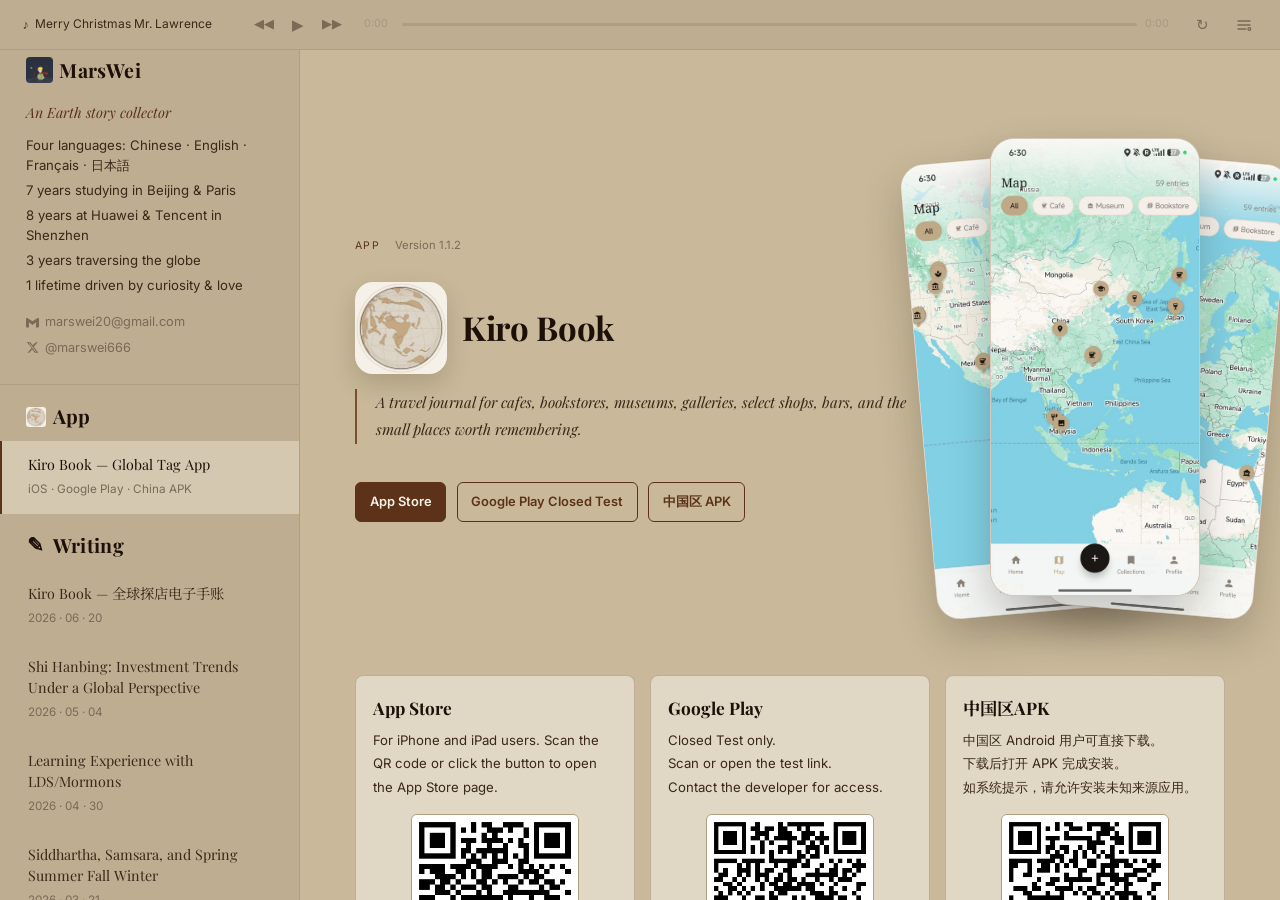
==== index.html @ fe47259e "kiroBook page" ====
<!DOCTYPE html>
<html lang="en">
<head>
  <meta charset="UTF-8" />
  <meta name="viewport" content="width=device-width, initial-scale=1.0" />
  <title>MarsWei</title>
  <meta name="description" content="MarsWei — An Earth story collector. Writing about travel, books, and society." />
  <link rel="preconnect" href="https://fonts.googleapis.com" />
  <link rel="preconnect" href="https://fonts.gstatic.com" crossorigin />
  <link href="https://fonts.googleapis.com/css2?family=Playfair+Display:ital,wght@0,700;1,400&family=Inter:wght@400;500&family=Noto+Serif+SC:wght@400;700&display=swap" rel="stylesheet" />
  <link rel="icon" type="image/png" sizes="32x32" href="favicon-32x32.png" />
  <link rel="icon" type="image/png" sizes="192x192" href="favicon-192x192.png" />
  <link rel="apple-touch-icon" href="apple-touch-icon.png" />
  <link rel="stylesheet" href="css/style.css?v=10" />
</head>
<body>

  <!-- ===== Music Player Bar ===== -->
  <div class="player-bar" id="playerBar">
    <div class="player-track-info">
      <span class="player-note">♪</span>
      <span class="player-track-name" id="playerTrackName">Energy Flow</span>
    </div>
    <div class="player-controls">
      <button class="player-btn" id="playerPrev" title="Previous">&#9664;&#9664;</button>
      <button class="player-btn player-btn-play" id="playerPlay" title="Play / Pause">&#9654;</button>
      <button class="player-btn" id="playerNext" title="Next">&#9654;&#9654;</button>
    </div>
    <div class="player-progress-area">
      <span class="player-time" id="playerCurrentTime">0:00</span>
      <div class="player-progress-bar" id="playerProgressBar">
        <div class="player-progress-fill" id="playerProgressFill"></div>
      </div>
      <span class="player-time" id="playerDuration">0:00</span>
    </div>
    <button class="player-mode-btn" id="playerMode" title="Loop">↻</button>

    <!-- Playlist dropdown -->
    <div class="player-playlist-wrap" id="playerPlaylistWrap">
      <button class="player-playlist-btn" id="playerPlaylistBtn" title="Playlist">
        <svg viewBox="0 0 24 24" fill="none" stroke="currentColor" stroke-width="2" stroke-linecap="round">
          <line x1="3" y1="6" x2="21" y2="6"/>
          <line x1="3" y1="12" x2="21" y2="12"/>
          <line x1="3" y1="18" x2="15" y2="18"/>
          <circle cx="20" cy="18" r="2"/>
        </svg>
      </button>
      <ul class="player-playlist" id="playerPlaylist"></ul>
    </div>
  </div>

  <!-- ===== Content Area ===== -->
  <div class="content-area">

  <!-- ===== Sidebar ===== -->
  <aside class="sidebar">
    <div class="sidebar-header">
      <div class="site-name"><img class="marswei-avatar" src="image/marswei-avatar.png" alt="" /> MarsWei</div>

      <div class="bio-tagline">An Earth story collector</div>

      <div class="bio-lines">
        <span class="bio-line">Four languages: Chinese · English · Français · 日本語</span>
        <span class="bio-line">7 years studying in Beijing &amp; Paris</span>
        <span class="bio-line">8 years at Huawei &amp; Tencent in Shenzhen</span>
        <span class="bio-line">3 years traversing the globe</span>
        <span class="bio-line"><span class="num">1</span> lifetime driven by curiosity &amp; love</span>
      </div>

      <a href="mailto:marswei20@gmail.com" class="social-link">
        <svg viewBox="0 0 24 24" fill="currentColor">
          <path d="M24 5.457v13.909c0 .904-.732 1.636-1.636 1.636h-3.819V11.73L12 16.64l-6.545-4.91v9.273H1.636A1.636 1.636 0 0 1 0 19.366V5.457c0-.904.732-1.636 1.636-1.636h.96L12 9.548l9.404-5.727h.96A1.636 1.636 0 0 1 24 5.457z"/>
        </svg>
        marswei20@gmail.com
      </a>

      <a href="https://x.com/marswei666" target="_blank" rel="noopener" class="social-link">
        <svg viewBox="0 0 24 24" fill="currentColor">
          <path d="M18.244 2.25h3.308l-7.227 8.26 8.502 11.24H16.17l-4.714-6.231-5.401 6.231H2.744l7.737-8.835L1.254 2.25H8.08l4.259 5.631 5.905-5.631Zm-1.161 17.52h1.833L7.084 4.126H5.117z"/>
        </svg>
        @marswei666
      </a>
    </div>

    <!-- Article list -->
    <nav class="sidebar-articles">
      <div class="articles-section-label"><img class="section-label-icon" src="image/kiro-app-icon.png" alt="" /> App</div>

      <div class="article-item active" data-article="app-download">
        <div class="article-item-title">Kiro Book — Global Tag App</div>
        <div class="article-item-date">iOS · Google Play · China APK</div>
      </div>

      <div class="articles-section-label writing-label"><span class="section-label-icon writing-icon" aria-hidden="true">✎</span> Writing</div>

      <div class="article-item" data-article="22">
        <div class="article-item-title">Kiro Book — 全球探店电子手账</div>
        <div class="article-item-date">2026 · 06 · 20</div>
      </div>

      <div class="article-item" data-article="21">
        <div class="article-item-title">Shi Hanbing: Investment Trends Under a Global Perspective</div>
        <div class="article-item-date">2026 · 05 · 04</div>
      </div>

      <div class="article-item" data-article="20">
        <div class="article-item-title">Learning Experience with LDS/Mormons</div>
        <div class="article-item-date">2026 · 04 · 30</div>
      </div>

      <div class="article-item" data-article="19">
        <div class="article-item-title">Siddhartha, Samsara, and Spring Summer Fall Winter</div>
        <div class="article-item-date">2026 · 03 · 21</div>
      </div>

      <div class="article-item" data-article="18">
        <div class="article-item-title">Heaven's Way — A Daoist Cycle</div>
        <div class="article-item-date">2026 · 03 · 19</div>
      </div>

      <div class="article-item" data-article="17">
        <div class="article-item-title">Self-Correction of a Highly Sensitive Person — Back in Los Angeles</div>
        <div class="article-item-date">2026 · 03 · 16</div>
      </div>

      <div class="article-item" data-article="16">
        <div class="article-item-title"><span class="num">2025</span> in Review: An Imperial Self-Reckoning</div>
        <div class="article-item-date">2026 · 03 · 06</div>
      </div>

      <div class="article-item" data-article="15">
        <div class="article-item-title">To Have Met You Is the Highest Fortune</div>
        <div class="article-item-date">2026 · 02 · 09</div>
      </div>

      <div class="article-item" data-article="14">
        <div class="article-item-title"><span class="num">35</span> Years: Tokyo Love Story</div>
        <div class="article-item-date">2026 · 02 · 07</div>
      </div>

      <div class="article-item" data-article="13">
        <div class="article-item-title">Love in Three Dimensions</div>
        <div class="article-item-date">2026 · 01 · 28</div>
      </div>

      <div class="article-item" data-article="12">
        <div class="article-item-title">Life as a Game: If Xiaomi Loses, Money Has No Meaning</div>
        <div class="article-item-date">2026 · 01 · 23</div>
      </div>

      <div class="article-item" data-article="11">
        <div class="article-item-title">Reading Notes: Learning from Japan</div>
        <div class="article-item-date">2026 · 01 · 01</div>
      </div>

      <div class="article-item" data-article="10">
        <div class="article-item-title">The Distant Savior — Twelve Passages</div>
        <div class="article-item-date">2025 · 12 · 31</div>
      </div>

      <div class="article-item" data-article="9">
        <div class="article-item-title">Freedom and Dreams</div>
        <div class="article-item-date">2025 · 12 · 27</div>
      </div>

      <div class="article-item" data-article="8">
        <div class="article-item-title">Four Languages &amp; the Curse of Babel</div>
        <div class="article-item-date">2025 · 12 · 20</div>
      </div>

      <div class="article-item" data-article="7">
        <div class="article-item-title">特別な人、じゅうなな年</div>
        <div class="article-item-date">2025 · 12 · 17</div>
      </div>

      <div class="article-item" data-article="6">
        <div class="article-item-title"><span class="num">2023–2025</span>: In Troubled Times, You See Who People Really Are</div>
        <div class="article-item-date">2025 · 12 · 07</div>
      </div>

      <div class="article-item" data-article="5">
        <div class="article-item-title">My Three Lives & Three Animal Lives</div>
        <div class="article-item-date">2025 · 11 · 01</div>
      </div>

      <div class="article-item" data-article="4">
        <div class="article-item-title">Written at <span class="num">35</span> — From the Place Where It All Began</div>
        <div class="article-item-date">2025 · 10 · 03</div>
      </div>

      <div class="article-item" data-article="3">
        <div class="article-item-title">The Road Ahead — A Poem at <span class="num">18</span></div>
        <div class="article-item-date">2025 · 10 · 01</div>
      </div>

    </nav>

  </aside>

  <!-- ===== Main Content ===== -->
  <main class="main">
    <button class="back-btn" id="backBtn">← Writing</button>

    <!-- Kiro Book Download -->
    <article class="article-view app-download-view active" data-article="app-download">
      <div class="app-download-hero">
        <div>
          <div class="article-view-meta">
            <span class="article-view-tag">APP</span>
            <span class="article-view-date">Version 1.1.2</span>
          </div>
          <div class="app-title-row">
            <img class="kiro-app-icon" src="image/kiro-app-icon.png" alt="Kiro Book app icon" />
            <h1>Kiro Book</h1>
          </div>
          <p class="article-lead">
            A travel journal for cafes, bookstores, museums, galleries, select shops, bars, and the small places worth remembering.
          </p>
          <div class="app-download-actions">
            <a class="app-download-btn primary" href="https://apps.apple.com/us/app/kiro-book/id6760916222" target="_blank" rel="noopener">App Store</a>
            <a class="app-download-btn" href="https://play.google.com/store/apps/details?id=com.minami_studio.kiro" target="_blank" rel="noopener">Google Play Closed Test</a>
            <a class="app-download-btn" href="downloads/KiroBook-release-1.1.2.apk" download>中国区 APK</a>
          </div>
        </div>
        <div class="screenshot-stack" aria-label="Kiro Book screenshots preview">
          <img class="zoomable-screenshot" tabindex="0" src="image/kiro-screenshot-1.jpg" alt="Kiro Book map screen" />
          <img class="zoomable-screenshot" tabindex="0" src="image/kiro-screenshot-2.jpg" alt="Kiro Book Asia map screen" />
          <img class="zoomable-screenshot" tabindex="0" src="image/kiro-screenshot-3.jpg" alt="Kiro Book Europe map screen" />
        </div>
      </div>

      <div class="app-download-grid">
        <section class="app-download-card">
          <h2>App Store</h2>
          <p>For iPhone and iPad users. Scan the QR code or click the button to open the App Store page.</p>
          <img class="app-qr" src="image/kiro-app-store-qr.png" alt="App Store QR" />
          <a class="app-card-link" href="https://apps.apple.com/us/app/kiro-book/id6760916222" target="_blank" rel="noopener">Open App Store</a>
        </section>

        <section class="app-download-card">
          <h2>Google Play</h2>
          <p>Closed Test only.<br>Scan or open the test link.<br>Contact the developer for access.</p>
          <img class="app-qr" src="image/kiro-google-play-qr.png" alt="Google Play Closed Test QR" />
          <a class="app-card-link" href="https://play.google.com/store/apps/details?id=com.minami_studio.kiro" target="_blank" rel="noopener">Open Test Link</a>
        </section>

        <section class="app-download-card">
          <h2>中国区APK</h2>
          <p>中国区 Android 用户可直接下载。<br>下载后打开 APK 完成安装。<br>如系统提示，请允许安装未知来源应用。</p>
          <img class="app-qr" src="image/kiro-apk-qr.png" alt="Android APK QR" />
          <a class="app-card-link" href="downloads/KiroBook-release-1.1.2.apk" download>下载 APK</a>
        </section>
      </div>

      <section class="screenshot-section" aria-labelledby="apple-screenshots-title">
        <h2 id="apple-screenshots-title">Apple App Screenshots</h2>
        <div class="screenshot-strip" aria-label="Kiro Book Apple screenshots from 1 to 8">
          <img class="zoomable-screenshot" tabindex="0" src="image/kiro-apple-screenshot-8.jpg" alt="Kiro Book Apple screenshot 8" />
          <img class="zoomable-screenshot" tabindex="0" src="image/kiro-apple-screenshot-1.jpg" alt="Kiro Book Apple screenshot 1" />
          <img class="zoomable-screenshot" tabindex="0" src="image/kiro-apple-screenshot-2.jpg" alt="Kiro Book Apple screenshot 2" />
          <img class="zoomable-screenshot" tabindex="0" src="image/kiro-apple-screenshot-3.jpg" alt="Kiro Book Apple screenshot 3" />
          <img class="zoomable-screenshot" tabindex="0" src="image/kiro-apple-screenshot-4.jpg" alt="Kiro Book Apple screenshot 4" />
          <img class="zoomable-screenshot" tabindex="0" src="image/kiro-apple-screenshot-5.jpg" alt="Kiro Book Apple screenshot 5" />
          <img class="zoomable-screenshot" tabindex="0" src="image/kiro-apple-screenshot-6.jpg" alt="Kiro Book Apple screenshot 6" />
          <img class="zoomable-screenshot" tabindex="0" src="image/kiro-apple-screenshot-7.jpg" alt="Kiro Book Apple screenshot 7" />
        </div>
      </section>

      <section class="screenshot-section" aria-labelledby="screenshots-title">
        <h2 id="screenshots-title">Google App Screenshots</h2>
        <div class="screenshot-strip" aria-label="Kiro Book screenshots from 1 to 9">
          <img class="zoomable-screenshot" tabindex="0" src="image/kiro-screenshot-1.jpg" alt="Kiro Book screenshot 1" />
          <img class="zoomable-screenshot" tabindex="0" src="image/kiro-screenshot-2.jpg" alt="Kiro Book screenshot 2" />
          <img class="zoomable-screenshot" tabindex="0" src="image/kiro-screenshot-3.jpg" alt="Kiro Book screenshot 3" />
          <img class="zoomable-screenshot" tabindex="0" src="image/kiro-screenshot-4.jpg" alt="Kiro Book screenshot 4" />
          <img class="zoomable-screenshot" tabindex="0" src="image/kiro-screenshot-5.jpg" alt="Kiro Book screenshot 5" />
          <img class="zoomable-screenshot" tabindex="0" src="image/kiro-screenshot-6.jpg" alt="Kiro Book screenshot 6" />
          <img class="zoomable-screenshot" tabindex="0" src="image/kiro-screenshot-7.jpg" alt="Kiro Book screenshot 7" />
          <img class="zoomable-screenshot" tabindex="0" src="image/kiro-screenshot-8.jpg" alt="Kiro Book screenshot 8" />
          <img class="zoomable-screenshot" tabindex="0" src="image/kiro-screenshot-9.jpg" alt="Kiro Book screenshot 9" />
        </div>
      </section>

      <div class="app-info-grid">
        <section class="app-story-panel">
          <h2>Story</h2>
          <p>
            Kiro Book was built by a traveler who speaks four languages, Chinese · English · Français · 日本語, reads across cultures, and has spent three years moving through the world. It comes from a love for Earth itself: the cities, books, cafes, museums, streets, and people that make each journey worth remembering.
          </p>
          <p>
            Before the journey, I studied in Beijing and Paris, then worked in China&apos;s internet industry at Huawei and Tencent. Those years taught me to look at systems, products, and people with patience: how cities grow, how tools shape daily life, and how small personal records can become a map of memory.
          </p>
          <p>
            My curiosity has always moved across disciplines: society, religion, philosophy, probability, film, music, books, and nature. Kiro Book is a quiet attempt to bring those interests back to the ground, one place at a time.
          </p>
        </section>
      </div>
      <div class="story-bottom-spacer" aria-hidden="true"></div>
    </article>

    <!-- Article 3 -->
    <article class="article-view" data-article="3">
      <div class="article-view-meta">
        <span class="article-view-date">October 1, 2025</span>
      </div>

      <h1>The Road Ahead — A Poem at <span class="num">18</span></h1>

      <p class="article-lead">
        I found this poem recently — written when I was eighteen, hand-copied into an old notebook. I almost didn't recognize the handwriting. I've translated it here, as faithfully as I can, without touching a word.
      </p>

      <div class="article-body">
        <p><em>The road ahead —<br>
        I know it will be hard, and long.<br>
        Perhaps filled with deception,<br>
        or endless storms and lightning,<br>
        and all those bitter waves of disappointment.</em></p>

        <p><em>The road ahead<br>
        is shrouded in grey, the path muddy,<br>
        thorns everywhere.<br>
        They've worn through my toes, cut my legs —<br>
        but I am not afraid.<br>
        I walk on, more resolute than before.</em></p>

        <p><em>Again and again, a wish rises.<br>
        Again and again, it falls in disappointment.<br>
        But I will keep raising wishes without end<br>
        and push harder still —<br>
        even if only a handful come true in the end.</em></p>

        <p><em>The road ahead<br>
        is full of something sacred and glorious,<br>
        of pride and confidence.<br>
        I will walk it, step by step,<br>
        letting sunlight rest quietly on my face,<br>
        a quiet pride glowing through the dark.</em></p>

        <p><em>The eighteen-year-old walks this road alone.<br>
        But I know —<br>
        the road ahead<br>
        needs a kindred spirit walking beside you.<br>
        On the road ahead,<br>
        we think deeply together, strive together.</em></p>

        <p><em>For her, I'll place the most beautiful wreath —<br>
        to make her impossibly lovely.<br>
        A pull-tab ring will do as a band —<br>
        even the ordinary holds extraordinary happiness.</em></p>

        <p><em>The road ahead<br>
        may sometimes find me weeping alone in a corner.<br>
        But so what.<br>
        The drive forward will not change.<br>
        Newspapers, still gathered one page at a time.<br>
        The body, still shaped one day at a time.<br>
        Brotherhood, only growing stronger.</em></p>

        <p><em>Treading the road ahead,<br>
        there is the joy of unexpected meetings —<br>
        drinking deep into the night with old friends long parted.<br>
        In the days of football, we all fouled and played dirty.<br>
        In the days of studying, we skipped class,<br>
        turned in blank papers, and teased our teachers ~~~~~~</em></p>

        <p><em>At eighteen, I work hard —<br>
        but I know I need to work twice as hard.<br>
        On that long road still ahead,<br>
        my brothers and I<br>
        will raise a future together,<br>
        stand at the highest point.</em></p>

        <p><em>What was helpless falls away; what arrives is glory.<br>
        The road ahead, though long,<br>
        at its far end —<br>
        maturity, pride, grace, extraordinary achievement.<br>
        Ten thousand rays of light, gold in every direction,<br>
        spirit soaring, drawing every eye.</em></p>

        <p><em>But one thing —<br>
        that heart has been hard.</em></p>

        <img src="image/little-prince.png" alt="The Little Prince" style="width:100%;display:block;margin:2.5rem 0;" />

        <h2>A Note, Years Later</h2>

        <p>Reading this again, I feel tenderness more than embarrassment. The eighteen-year-old who wrote this had no idea what was coming — the cities, the companies, the roads that turned out to be dead ends, the friends who drifted away, the ones who stayed.</p>

        <p>He was excessive. Earnest to the point of naivety. He believed in brotherhood and glory and the girl he would crown with flowers. Some of that came true in ways he wouldn't have recognized. Most of it didn't, the way most things at eighteen don't.</p>

        <p>But I'm glad he wrote it down. He had no reason to think anyone would read it — not even his future self.</p>

        <blockquote><em>"All grown-ups were once children, although few of them remember it."</em><br>— The Little Prince</blockquote>
      </div>
    </article>

    <!-- Article 4 -->
    <article class="article-view" data-article="4">
      <div class="article-view-meta">
        <span class="article-view-date">October 3, 2025</span>
      </div>

      <h1>Written at <span class="num">35</span> — From the Place Where It All Began</h1>

      <p class="article-lead">
        Seventeen years ago I wrote a poem in a second-floor room beside a national highway. Today, at thirty-five, I'm back in that same place — trying to make sense of where the road has led.
      </p>

      <div class="article-body">

        <h2>1.</h2>
        <p>In the summer of 2008, at eighteen — after the gaokao, at home on holiday — I bought my first computer. In a second-floor room beside National Highway 316, I wrote a poem called <em>The Road Ahead</em>, casting my eyes toward the future.</p>

        <img src="image/diary-2008.png" alt="远方的路 — 2008-07-10" style="width:100%;display:block;margin:2rem 0;border-radius:4px;" />

        <p>The ending I imagined held both dazzling growth and the coldness of the world. In that sense, perhaps I was a little bit oracle — the prophecy came true. I remember not wanting to write the ending too bleakly at eighteen, so I used ** to stand in for the actual words. Seventeen years later, in 2025, "bleak" is not an unfair word for the human heart — I mean the heart, not material progress or technology.</p>
        <p>Seventeen is a prime number. Seven is a beautiful prime — the universe speaks without words: a week has seven days, music has seven notes, a rainbow has seven colors. The number seventeen has brought extraordinary luck to a certain brand. Standing at my own freezing point today, I wonder: can fortune turn? Can I be granted just a little luck?</p>

        <h2>2.</h2>
        <p>Seventeen years. Lucky ones. This prime number divides neatly into two parts: seven years studying (2008–2015), ten years working (2015–2025).</p>
        <p>A few days ago I had a voice call with Teacher Tang in Beijing, talking through my current confusion. At the end, he used one word: <em>lucky</em>. He was right. I am a person who has been looked after — truly lucky. (Evidence: at ten years old, I nearly drowned three times and was saved each time.)</p>
        <p>Seven years of school: two master's degrees, one in Beijing and one in Paris. I learned English, French, and Japanese. My major was computer science, and I interned at a gaming company on Huixin East Street in Chaoyang — across from Beijing Union University. My salary was apparently the highest among the student interns, though I had no idea at the time.</p>
        <p>After graduating in 2015, I worked eight years at Huawei and Tencent in Shenzhen — the best internationally-oriented companies, large platforms, brilliant colleagues, and the finest offices I could have asked for: Huawei's Bantian headquarters, Tencent's Binhai Tower. When COVID ended in 2023, I set a world-travel plan in motion — fulfilling an impulse sparked at sixteen by a high school geography book. From September 30, 2023, when I left Tencent, to October 2025: two full years. After two years of wandering, standing at the milestone of thirty-five, I find myself lost and in pain. Thirty-five — too old to go back, not yet high enough to reach forward.</p>

        <h2>3.</h2>
        <p>This luck also showed up as sensitivity: to herd psychology, to sociology, to the way large companies manage their people. It showed up in my risk awareness and financial management. <em>The Crowd</em>, <em>Fooled by Randomness</em>, <em>The Black Swan</em>, <em>Antifragile</em> — these four classics gave me framework and practice. I was very fortunate not to have joined the collective game of Chinese real estate. Counting from Evergrande's collapse in 2021, 2025 is the fifth year of this financial crisis — which also became the backdrop for Tencent's cost-cutting that ended my contract.</p>
        <p><strong>Post-graduation luck #1:</strong> Salaries from Huawei and Tencent allowed me to build real savings — a first curve.</p>
        <p><strong>Post-graduation luck #2:</strong> I put 70% of those savings into Xiaomi stock at 1.810 HKD. Using tools, using the insight of smarter people, using the current of the times — making money with money. As long as I don't lose, I'll take it.</p>

        <h2>4.</h2>
        <p>Perhaps because of my sensitivity to social trends — or call it personal heroism (none of my business, yet I couldn't help paying attention; why couldn't I just be an ostrich?) — my occasional remarks left people puzzled. Two moments led my manager to misread me, and ultimately to the non-renewal.</p>
        <p><strong>①</strong> In 2021, stationed at a Tencent subsidiary in Wuhan, I helped the Shenzhen manager oversee the local team. At year-end, after the performance review, the manager asked — as was his custom — if I had a question. I asked from a macro-trend angle: <em>Would the Shenzhen team be expanding headcount in 2022?</em> He immediately read it as me complaining about having too many miscellaneous tasks. "Mars, I don't know what you're trying to say." I explained at once — it wasn't personal, I was trying to gauge the financial crisis's impact on the internet industry, based on signals I'd picked up from senior leadership chatting in the elevator. The misunderstanding seemed to pass.</p>
        <p><strong>②</strong> At the end of 2022, after another review, he again asked for my question. Again I approached it from a macro angle: <em>"I feel like young people today are tending toward 'lying flat'..."</em> He went silent. More than half a year later, in August 2023, he called me in and said my contract would not be renewed in September — citing that "lying flat" remark. Only then did I realize I'd been misunderstood a second time: he thought I was announcing my own checked-out attitude, when I was discussing a societal trend. By then it was too late. I accepted the outcome calmly — and set the world-travel plan in motion. People are alive. I had no mortgage. Money: you can't bring it when you're born, you can't take it when you die.</p>
        <p><strong>③</strong> There was also a personal reason for leaving. People are products of their environment. Engineering-trained thinking is overly rational. Seven years of school, eight years of work — day and night conditioned by computational thinking. The cost: unable to relax, unable to speak lightly, unable to be interesting. And the essence of life is easy laughter, looseness, vitality. So I needed to break out and change myself. Only now, having stepped off the track I'd been on for over a decade, the difficulty of reinventing myself has hit me all at once. I am confused, and lost.</p>

        <h2>5.</h2>
        <p>When I graduated in 2015, I was a blank page — emotional intelligence, the ability to handle conflict and misunderstanding: all zero. Now in 2025, on this National Day holiday, standing in my hometown, I find myself thinking of her — a high school classmate. Six and a half years after graduation, in the half-year before I finished my master's, we became a couple. But she had already been working for two and a half years, and her plan to return to our hometown was already set. By June, when I graduated, my plan was Guangzhou or Shenzhen. So we had half a year, then long-distance, then well-meaning elders who made things worse — and that was the end of it.</p>
        <p>Today I thought about adding her on WeChat and suggesting a coffee — just to reconnect, just as a courtesy. I also need people around me to offer some life-level advice. I'm someone who genuinely listens.</p>
        <p>In the years that followed, I had two more relationships — one for four years, a gap of three years, then one for two years. There were problems and shortcomings on my side in both. Those experiences confirmed something: everything takes time to learn. Work requires investment. Love, family, and life all require investment. God is fair. Nothing can be done lazily.</p>

        <h2>6.</h2>
        <p>I first read <em>The Three-Body Problem</em> on a flight from Beijing to Guangzhou in 2015, the day I graduated. Later at Huawei, I read it a second time — taking notes and writing diary entries — so I could discuss it more precisely with my colleagues over lunch. In 2025, on a break in Los Angeles, I read the whole trilogy a third time, in English, to improve my language skills. Ten years of devotion to one book series. I suppose that makes me strange. Time to let it go. Time to forget. Having written it here, that's enough of a footprint.</p>

        <h2>7.</h2>
        <p>This is the seventh section of this diary. Seven is a beautiful prime. The universe speaks without words. A kind of magical luck.</p>
        <p>I have four choices:<br>
        <strong>①</strong> Go to Tokyo, stay in IT, work at a high level — fully level up my Japanese and live Japanese culture.<br>
        <strong>②</strong> Attend NUS for a third master's in Financial Engineering, pivot to investment banking using my computer science background, and build a life in Singapore.<br>
        <strong>③</strong> Double down on cross-border e-commerce with North America, become an international businessman, and build a life in California.<br>
        <strong>④</strong> Do none of the above — continue traveling, and spend winters back in my home base: Shenzhen.</p>
        <p>What makes all four agonizing is fundamentally the same: my cash savings haven't reached where I'd like them to be. Option ② means 500,000 RMB in tuition plus time. Option ③ means heavy capital investment. Option ④ means pure spending with no effort. All of them make me hesitate.</p>
        <p>Here I offer a small prayer: in the next three to five years, may Xiaomi stock slowly and steadily rise. The appreciation of that asset would give me far more freedom of choice.</p>
        <p>Since 2023, driven by a kind of overflow of goodwill, I've been practicing active generosity toward the people and situations around me. From a market-economics perspective, it hasn't paid off — economically, it's been a net drain. And some of the low behavior I've encountered — in contrast to the environments of Huawei and Tencent — has been hard to digest. Goodwill is finite. It must go to the right people and the right causes.</p>
        <p>Keep going. In these coming months, I need to think clearly and choose one path — then throw myself into it completely.</p>

        <img src="image/charlie-munger.png" alt="Poor Charlie's Almanack" style="width:100%;display:block;margin:2rem 0;border-radius:4px;" />

        <blockquote><em>"It is the time you have wasted for your rose that makes your rose so important."</em><br>— The Little Prince</blockquote>

      </div>
    </article>

    <!-- Kiro Book -->
    <article class="article-view" data-article="22">
      <div class="article-view-meta">
        <span class="article-view-date">June 20, 2026</span>
      </div>

      <h1>Kiro Book — 全球探店电子手账</h1>

      <p class="article-lead">
        一个为环球旅行者打造的探店记录工具。每到一座城市，打卡一家咖啡馆、书店、博物馆或买手店，用照片和文字留下属于自己的旅行记忆。
      </p>

      <div class="article-body">
        <p>
          做这个 App 的原因很简单：我去过很多国家和城市，每到一个地方都会打卡好看的咖啡店、书店、博物馆、美术馆、买手店。手机里拍过很多照片，但没有一个平台能完全承载这些记录。
        </p>
        <p>
          有些人喜欢喝酒，还可以加上 Bar。总之就是泛探店类的，不局限于咖啡赛道。Kiro Book 是一个电子手账，支持自定义类型分类、地图定位、照片管理、多语言切换，所有数据仅保存在本地设备，完全离线可用。
        </p>

        <h2>App 功能</h2>
        <p>
          ✦ 日历视图，按月查看打卡记录<br>
          ✦ 地图模式，标记全球探店足迹<br>
          ✦ 品类收藏，按类型/国家/收藏筛选<br>
          ✦ 自定义类型，长按编辑排序<br>
          ✦ 照片拖拽排序，EXIF 自动定位<br>
          ✦ 五种语言：中文、English、日本語、한국어、繁體中文
        </p>

        <div style="margin:2.5rem 0;padding:2rem;background:linear-gradient(135deg,#F2EDE4,#FAF8F5);border-radius:20px;text-align:center;">
          <h3 style="font-family:var(--font-serif);font-size:1rem;color:var(--ink-muted);letter-spacing:0.15em;text-transform:uppercase;margin-bottom:1.5rem;">✦ 实时数据</h3>
          <div id="kiroStatsCards" style="display:grid;grid-template-columns:repeat(3,1fr);gap:1rem;margin-bottom:1.5rem;">
            <div style="background:rgba(255,255,255,0.8);border-radius:16px;padding:1.2rem 0.8rem;box-shadow:0 2px 12px rgba(0,0,0,0.04);">
              <div id="kiroTotalCheckins" style="font-family:var(--font-serif);font-size:2rem;font-weight:700;color:var(--ink);">-</div>
              <div style="font-size:0.7rem;color:var(--ink-muted);margin-top:0.4rem;letter-spacing:0.1em;text-transform:uppercase;">打卡总数</div>
            </div>
            <div style="background:rgba(255,255,255,0.8);border-radius:16px;padding:1.2rem 0.8rem;box-shadow:0 2px 12px rgba(0,0,0,0.04);">
              <div id="kiroTotalCities" style="font-family:var(--font-serif);font-size:2rem;font-weight:700;color:var(--ink);">-</div>
              <div style="font-size:0.7rem;color:var(--ink-muted);margin-top:0.4rem;letter-spacing:0.1em;text-transform:uppercase;">城市</div>
            </div>
            <div style="background:rgba(255,255,255,0.8);border-radius:16px;padding:1.2rem 0.8rem;box-shadow:0 2px 12px rgba(0,0,0,0.04);">
              <div id="kiroTotalUsers" style="font-family:var(--font-serif);font-size:2rem;font-weight:700;color:var(--ink);">-</div>
              <div style="font-size:0.7rem;color:var(--ink-muted);margin-top:0.4rem;letter-spacing:0.1em;text-transform:uppercase;">用户</div>
            </div>
          </div>
        </div>

        <div style="margin:2.5rem 0;padding:2rem;background:linear-gradient(135deg,#F2EDE4,#FAF8F5);border-radius:20px;">
          <h2 style="text-align:center;margin-top:0;">用户排行</h2>
          <div id="kiroLeaderboard" style="max-height:1600px;overflow-y:auto;">
            <p style="text-align:center;color:var(--ink-muted);font-style:italic;padding:1rem;">加载中...</p>
          </div>
        </div>

        <br/><br/><br/><br/><br/>

      </div>
    </article>

    <!-- Article 20 -->
    <article class="article-view" data-article="21">
      <div class="article-view-meta">
        <span class="article-view-date">May 4, 2026</span>
      </div>

      <h1>Shi Hanbing: Investment Trends Under a Global Perspective</h1>

      <div class="article-body">

        <p>It is currently May 2026, and my time staying in Los Angeles is running short. During these gaps of solitude, I am intensely devouring my "spiritual food." Regardless of whether it has a positive impact on future figures, at the very least, it mends some of the fragments in my way of thinking.</p>

        <p>Shi Hanbing's book — <em>Investment Opportunities Under a Global Perspective</em> — was published in August 2025, exactly when I returned to Shenzhen from Vancouver. My classmate Bo Shen had just been transferred from CITIC Securities in Beijing to CITIC Securities in Hong Kong, and my Hangzhou classmate Tao Shen was flying to HK every month to work offline with colleagues from the Web3 company OKX. Taking advantage of this, the three of us "cobblers" would gather for dinner on Fridays and Saturdays to chat about life and tease each other.</p>

        <p>After "wandering" through Shenzhen, my hometown in Hubei, Suzhou, Hangzhou, and Shanghai for four months, I flew to Tokyo in mid-December 2025 for a three-month "solo journey." In mid-March, I came to Los Angeles to handle tax issues for the 2025 fiscal year. Bo Shen still looks out for me and recommended this new book by Shi Hanbing. Reading is a form of "legal robbery" — the lowest-cost way to "cheat" and engage in "time travel." Naturally, I wouldn't turn down such a good thing.</p>

        <p>Thinking back, I first learned about Shi Hanbing around 2010. During my university days, I was a "neglectful" computer science student who spent his time being captivated by the program <em>Caijing Langyan</em> (Financial Lang-Eye). My impression of Shi Hanbing back then was that of a lone knight of justice.</p>

        <p>In August 2014, Shi Hanbing published <em>Shi Hanbing Says: Major Economic Trends for the Next Twenty Years</em>, a two-volume set that later became a banned book. When I started my global travels in May 2024, I couldn't bear to throw away the cherished items in my 130-square-meter apartment in Overseas Chinese Town (OCT), but the books on the shelves had to go. The only things I kept were about 20 books I couldn't part with, which I've kept in the trunk of my car ever since. Among them was Shi Hanbing's set. There were also other banned books — such as the 2022 work by a Tsinghua Social Sciences professor, <em>The Art of the Possible: 30 Lectures on Comparative Politics</em>; the semi-autobiography of Li Xiaomu (owner of a Hunan restaurant in Shinjuku, Tokyo), <em>Kabukicho Guide</em>; and Feng Tang's erotic novel <em>No Two</em>.</p>

        <img src="image/lucky-cats-tokyo.png" style="width:100%;display:block;margin:2rem 0;border-radius:4px;" />

        <p>Returning to the book <em>Investment Trends Under a Global Perspective</em>, there is a chapter regarding the AI era. The conclusion is: a shortage of power and energy. Combining this with the computer industry, the targets of my colleagues, and current market validation, the AI era faces more than just energy shortages — there are storage shortages (Samsung Electronics, SK Hynix, Kioxia, SanDisk, Western Digital, Seagate, Micron); optical module shortages (Innolight in Suzhou, YOFC in Wuhan, Lumentum, Broadcom, Cisco); CPU chip shortages (Intel, Arm, AMD, Qualcomm); Cloud/AI Cloud service shortages (Oracle, Nebius, CoreWeave); manufacturing shortages (TSMC, Foxconn Industrial Internet); and liquid cooling shortages (Envicool, Vertiv, Super Micro Computer).</p>

        <p>The final chapter of the book mentions the collapse of globalization: "The 2018 US-China trade war was a landmark event in the collapse of globalization." Thinking back to 2023, I organized a year-long offline writing and reading salon for Tencent employees in OCT, Shenzhen. One session shared the 45th anniversary of Shenzhen's Reform and Opening Up, drawing on Ezra Vogel's <em>Deng Xiaoping and the Transformation of China</em>. 2018, with the ZTE and Huawei incidents, was truly a watershed moment of the era. Starting from the Third Plenary Session in 1978, the key markers were 1988, 1998, 2008, and 2018. 1998 saw the reform of real estate finance and the founding of internet giants like Tencent, Alibaba, and NetEase. From 1998 to 2018, those twenty years were two decades of triumphant progress for real estate and the internet. Shenzhen's 40 years of development truly equates to 100 years of development in other countries or regions.</p>

        <p>Many colleagues born in the 80s who graduated early rode the dual-engines of property and the internet, seeing their wealth skyrocket in Shenzhen Bay. Those born in the 90s only caught the last train of the internet, and the three years wasted in graduate school feel all the more regrettable. Life is unpredictable; to achieve the trend predictions found in the book truly requires immense insight and effort.</p>

        <p>In this era of information explosion and rapid iteration, reading is more important than ever! Short-form videos cannot provide systematic thinking; that can only come from self-summary and output!</p>

        <p>And so, I set out again. My mindset has returned to that of my 25-year-old self, just graduated. I am forgetting the labels of the two "Big Tech" firms in Shenzhen, reinventing myself, and starting to hustle again from the foundational work in Tokyo.</p>

        <p>The future is unpredictable, yet the future is full of promise!</p>

        <br/><br/><br/><br/><br/><br/><br/><br/><br/><br/>

      </div>
    </article>

    <!-- Article 18 -->
    <!-- Article 19 -->
    <article class="article-view" data-article="20">
      <div class="article-view-meta">
        <span class="article-view-date">April 30, 2026</span>
      </div>

      <h1>Learning Experience with LDS/Mormons</h1>

      <div class="article-body">

        <p>One of my principles is keeping my words, and practicing this principle in my daily life. I think I will get good fortune in my future. I think I will get real friends across the globe. I think I will be a great man, and then meet the One I would love and arrive at the destiny of the whole life.</p>

        <p>I messaged my Bishop, Brother Paul and Sister Spence "Merry Christmas and I will be back to LA at March 2026" on December 25th, 2025, when I was living and studying in Tokyo. I did it, and now I am in Arcadia, Los Angeles — driving from Arcadia to Diamond Bar every Sunday morning. Missionary Hines and Smith are continuing to teach me important concepts. This is the reason why I am now writing this journal to make a learning conclusion.</p>

        <p>The concept of <a href="https://www.churchofjesuschrist.org/study/manual/gospel-topics/endowment" target="_blank" rel="noopener">Endowment</a> and the meaning of the <a href="https://www.churchofjesuschrist.org/study/manual/preparing-to-enter-the-holy-temple" target="_blank" rel="noopener">Temple</a> — I read these two articles and understood the holy meaning of entering the temple: it requires the ward bishop's recommendation and the stake president's approval. I also learned the rules of temple clothing and temple marriage regulations.</p>

        <p>Back in March 2025, the first time I was in Diamond Bar Ward, I could not distinguish the concepts of ward, stake, and temple — but I have since figured out the difference and the levels of meaning within LDS. And I had never encountered the words of Sacrament, Baptize, Missionary, Priest, Priesthood, Covenant, Gospel, Apostle, Eternality, Zion, Jerusalem, Dignity, Humble, Charity, Prophet, Testimony, Testament, Doctrine, Moses, Temptation, Worship, Resurrection, Quorum, Ordinance, Redeem, Tithing, Obligation, Repentance, Bishop, Relief, Reverent, Salvation, and Savior — even though I studied in a well-regarded university and my English skills are strong by Cambridge IELTS standards. But now, those words are deeply carved in my head after just one year of part-time reading and understanding. This is the gift from God. This is the reflection of my principle of keeping my word through action.</p>

        <img src="image/lds-book.png" style="width:100%;display:block;margin:2rem 0;border-radius:4px;" />

        <p>My missionaries Hines and Smith keep in touch with me by email and were happy to see me back in LA again. They are great people and friends who share wisdom and knowledge with me, and are now introducing the Temple Baptism to me. I am doing my best to arrange a temple recommendation with my Bishop Prochet.</p>

        <p>Dear Heavenly Father, thank you for this beautiful night on which I wrote down this journal from my inner heart. God bless us a peaceful life, and God bless every kind and struggling person to have enough energy to chase their eternal will.</p>

        <br/><br/><br/><br/><br/><br/><br/><br/><br/><br/>

      </div>
    </article>

    <!-- Article 18 -->
    <article class="article-view" data-article="19">
      <div class="article-view-meta">
        <span class="article-view-date">March 21, 2026</span>
      </div>

      <h1>Siddhartha, Samsara, and Spring Summer Fall Winter</h1>

      <p class="article-lead">
        Three works, three forms — one question: what does it mean to live a life? Not a straight line forward, but a circle turning on itself, and the possibility of waking up somewhere along the way.
      </p>

      <div class="article-body">

        <p>In humanity's eternal search for the meaning of life, Hermann Hesse's literary classic <em>Siddhartha</em>, the documentary <em>Samsara</em>, and Kim Ki-duk's film <em>Spring, Summer, Fall, Winter... and Spring</em> together construct a grand metaphor of flux and awakening. Though different in form, all three converge on a single core: life is not a straight sprint forward, but a circular motion that repeats — and only through deep experience and complete release can the individual reach the other shore within.</p>

        <h2>I. The Ground of Desire: Endless Circulation</h2>

        <p>The documentary <em>Samsara</em>, through its silent and stunning visual language, renders the cycles of the macro world. From volcanic eruption to industrial assembly line, from thriving metropolis to barren wasteland, the camera captures the frenzy and exhaustion of all living beings driven by desire, aversion, and delusion. This "samsara" is not only the religious concept of reincarnation — it is the eternal alternation of matter and craving in the actual world.</p>

        <p>In <em>Spring, Summer, Fall, Winter... and Spring</em>, this circulation is compressed into the lifespan of a solitary monastery and one monk. The mischievous cruelty of childhood in spring, the stirring of desire in the summer of youth, the enraged killing of middle age in autumn — the director captures with precision how desire sprouts, runs wild, and finally withers through the turning of seasons. Each generation seems to repeat the same errors. This fatalistic sense of recurrence is the most unsettling portrait of what samsara actually means.</p>

        <img src="image/samsara-film-a.png" style="width:100%;display:block;margin:2rem 0;border-radius:4px;" />

        <h2>II. The Value of Experience: Becoming Enlightened in the World</h2>

        <p>Hesse puts forward a profound proposition in <em>Siddhartha</em>: wisdom cannot be transmitted — only experience is real. Siddhartha does not simply follow the Buddha's teachings as his friend Govinda does. Instead he chooses to plunge into the world. He passes through the heights of power, the depths of sensual indulgence, and the corruption of wealth — and only then, sitting beside a river, does he hear the earth's song.</p>

        <p>This resonates exactly with how the old monk in <em>Spring, Summer, Fall, Winter</em> teaches his student. Faced with the student's lostness, he does not offer empty scripture. He lets the young man go — to live through the anguish of love and the judgment of the law. Life must be burned in fire before compassion can rise from the ashes. As Siddhartha discovers, the river — like the flowing images in <em>Samsara</em> — is simultaneously past and future; all suffering and all joy are inseparable parts of a complete life.</p>

        <img src="image/samsara-film-b.png" style="width:100%;display:block;margin:2rem 0;border-radius:4px;" />

        <h2>III. The Other Shore of Awakening: Letting Go Is Completion</h2>

        <p>All three works arrive at a transcendent stillness. <em>Samsara</em> ends with the destruction of a sand mandala — a metaphor for the emptiness that remains when all splendor has fallen. <em>Spring, Summer, Fall, Winter</em> closes with a new spring arriving: the aged student has become the new master, carrying rocks up the mountain — not only a continuation of ascetic practice, but a calm acceptance of cause and consequence.</p>

        <p>Siddhartha's smile beside the river is the highest form of this awakening. He no longer tries to resist time. He no longer tries to escape desire. He has learned to listen. He discovers that the world is already complete — that every single moment contains eternity within it.</p>

        <blockquote><em>How does a drop of water never dry out? By flowing into the sea.</em></blockquote>

      </div>
    </article>

    <!-- Article 17 -->
    <article class="article-view" data-article="18">
      <div class="article-view-meta">
        <span class="article-view-date">March 19, 2026</span>
      </div>

      <h1>Heaven's Way — A Daoist Cycle</h1>

      <p class="article-lead">
        A cycle with no beginning and no end. Each ring of the chain holds the next in contempt — and is held in contempt by the one before it.
      </p>

      <div class="article-body">

        <p>Mild crisis — cash is king.<br>
        Moderate crisis — gold is king.<br>
        Deep crisis — guns are king.<br>
        Extreme crisis — food is king.<br>
        No crisis — women are king.</p>

        <p>Women are worthless before wealth.<br>
        Wealth is worthless before power.<br>
        Power is worthless before guns.<br>
        Guns are worthless before the poor.<br>
        The poor are worthless before women.</p>

      </div>
    </article>

    <!-- Article 16 -->
    <article class="article-view" data-article="17">
      <div class="article-view-meta">
        <span class="article-view-date">March 16, 2026</span>
      </div>

      <h1>Self-Correction of a Highly Sensitive Person — Back in Los Angeles</h1>

      <p class="article-lead">
        I have a fondness for the number three: third-born, and my name Mars shares its root with March — <em>Mars</em> in French. I landed in Los Angeles on the 13th, mostly reset my jet lag in one day, and woke to daylight on the 14th — the observations from the journey already running through my head.
      </p>

      <div class="article-body">

        <img src="image/naval-49.png" style="width:100%;display:block;margin:2rem 0;border-radius:4px;" />

        <p>In January, while still in Tokyo, I had a series of conversations with ChatGPT and Gemini about psychology and discovered the concept of the Highly Sensitive Person (HSP). Secondary confirmation came through Xiaohongshu and Douyin. HSP is a double-edged trait — learning to use it well has become one of the central questions of this period. That month I wrote a piece on the subject: <em>Life as a Game: The HSP's Sense of Authorship</em>. Another piece — <em>Life as a Game: If Xiaomi Loses, Money Has No Meaning</em> — was also, in hindsight, an expression of the same observational sensitivity applied to social and market trends.</p>

        <p>Being able to spend three months in Tokyo came down to two things. One: as a student I'd once turned down a Waseda University winter camp — this short language program was a kind of private restitution. Two: Ryuichi Sakamoto, Takeshi Kitano, <em>Tokyo Love Story</em>, <em>Long Vacation</em> — all lodged in my mind years ago. Sakamoto in particular, ever since his pure piano piece <em>Merry Christmas, Mr. Lawrence</em>, has felt to me like someone who communes with something beyond the ordinary — what in Chinese one might call "channeling spirits." Today, in the early hours in Los Angeles, a blogger's analysis confirmed: Ryuichi Sakamoto was an HSP. That same perceptual faculty is what made me back Liang Bo and Chen Chusheng years ago, when both looked like acts of defiance — against the crowd, against commercial logic. Under long-termism, both have gone far and stayed steady. An HSP who learns to use the trait well becomes a late-bloomer of consequence. Whether Liang Bo and Chen Chusheng are HSPs I can't say with certainty. But perhaps the converse is more reliable: HSPs are naturally suited to become artists.</p>

        <p>Combining my childhood experiences, my record at Huawei and Tencent, and my track record reading social and industry trends, I've confirmed it: I am highly sensitive. The productive application of this trait is industrial trend observation — specifically, using it to select companies in public markets and wait with patience, generating the financial returns that fund the life rhythm I want.</p>

        <p>This round of sensitivity, turned inward: honest reflection, pushing toward genuine self-knowledge.</p>

        <h2>Eight Questions</h2>

        <p><strong>①</strong> Can I really sustain all four languages — Chinese, English, Japanese, French — along with a lifelong curiosity about the world? English has long been real: communication, work, reading full books. But do I have the capacity and the time for Japanese and French at that same level? When I was younger I never found learning taxing. Recently I've confirmed what I'd rather not admit: switching between language databases causes a pause of several seconds — a glitch that makes me uncomfortable. And that discomfort is the signal. I don't need to cling to this. I can move the language hobby further down the timeline. The most urgent thing, the thing that matters most right now: apply HSP's observational acuity to industry and market analysis, select the right stocks, secure sufficient financial returns. Then come back later, leisurely, and be a language enthusiast. Which is, after all, itself an HSP's kind of joy.</p>

        <p><strong>②</strong> Can I really work out a dimensional-reduction way of living? Financially, using a USD card to spend in Japan or China is the cleaner form of that arbitrage. The full version means becoming a business operator — running cross-border e-commerce between North America and East Asia, selling Chinese and Japanese goods to North American consumers, needing only modest USD margins to live comfortably in East Asia without being an office worker. I ran small experiments in 2025. 2026 I'll push a little harder. The market will have its answer eventually. As long as I don't lose money, even without profits, I'll have learned something real.</p>

        <p><strong>③</strong> Have I overestimated my ability to stay idle without restlessness? Taleb — author of my favorite book — worked eight years, then became himself. As an HSP, I was never well-suited to repetitive engineering work; during the industry's upswing the mismatch didn't show, but from 2021 onward the environment grew relentlessly intense, and the "spiritual quality" HSPs seek became a liability. Eight years in, the software engineering chapter ended. I'd actually been preparing for that ending for three years — modeling it loosely on Taleb's eight years — building toward the freedom to be idle on my own terms. This is now year three of that global wandering. And some anxiety has started to surface. I once wanted to test whether I had the stillness of Ding Yuanying from <em>The Distant Savior</em> — three quiet years in an ancient city. Year three tells me: the stillness I assumed I had is not as deep as I believed. This may also connect to a stock that fell nearly 50% over the six months from October 2025 to March 2026. HSPs love solitude — most people can't handle three months without work. For me, solitude requires a foundation of passive income, or a capital base that earns while I rest.</p>

        <img src="image/peacock-50.png" style="width:100%;display:block;margin:2rem 0;border-radius:4px;" />

        <p><strong>④</strong> Moving between Shenzhen, Tokyo, and Los Angeles creates emotional friction at every transition. I'd never seen plum blossoms before Tokyo — then suddenly saw them everywhere, all at once. Never seen peacocks roaming wild before LA — then they were on every street. Japan's excessive civility and cleanliness. America's absolute freedom and individuality. East Asia whitens its beauty standards; the West darkens them. Sometimes I want the open warmth of a Western embrace; sometimes I want Tokyo's quiet orderliness; sometimes I want China's quality-to-price ratio. This wanting-of-all-three is a black hole in my thinking. I'm trying to build the capacity to inhabit that black hole — to turn it into a genuine synthesis. The probability of succeeding is low. Or at least there's no visible output yet. But there's enough time ahead to keep trying, as long as the financial floor holds. HSPs genuinely love this kind of singular, unreplicable "creation."</p>

        <p><strong>⑤</strong> Identity and belonging. Right now I write in Chinese — it's the language I use to communicate with my own soul. Though HSPs have a natural skepticism toward group systems, the Chinese language corpus has been feeding me for thirty years. To genuinely reconstruct that thirty-year imprint would take at least another five years of deliberate rewiring. To strip away three layers of your own skin — that requires a particular kind of ruthlessness. I'll watch quietly to see whether I'm that kind of person.</p>

        <p><strong>⑥</strong> Adaptive fluency. In the longer run, I'll probably develop the ability to shift registers entirely — speaking each person's language, meeting each world on its own terms. This doesn't conflict with authenticity; it's a higher-order form of it. The challenge is controlling empathy without emotional flooding, and controlling analytical curiosity without letting it scatter. Seeing the homeless encampments and cannabis culture along LA's streets, I no longer need to empathize or investigate. It simply is. I no longer need to puzzle over why America's infrastructure is so far behind Japan and China. It simply is. What I need to receive is this: America has the world's first-ranked capital markets. Fish where the fish are. Just as SoftBank's PayPay — a Japanese domestic mobile payment system — chose to list on NASDAQ rather than the Tokyo Stock Exchange.</p>

        <p><strong>⑦</strong> One more experiment: do I have enough self-discipline to go deep into three books on my reading list — and simultaneously keep my hands off Douyin, Xiaohongshu, WeChat groups, and TikTok?</p>

        <p><strong>⑧</strong> A four-year social observation, from someone who holds onto things: this is my fourth visit to Arcadia 88 Beef Noodle in Arcadia — a Shanghai-Taiwanese husband-and-wife shop, first visited in December 2023. A bowl of tomato and egg noodles has gone from $12 to $19. A 58% price increase. Tokyo's basic cost of living has also risen noticeably. Both Japan and America have had years of rising equity markets; some inflation is a natural feature of healthy economic growth. China's deflation is the harder story. After the nostalgia: cook at home.</p>

        <h2>On the HSP</h2>

        <p>HSPs are often labeled as "overthinkers" or "too emotional." But high sensitivity has never been a flaw — it is a distinct form of being: fine-grained perception, deep empathy, a rich inner life. A natural inclination toward self-reflection, toward thinking, toward the philosophical and the meaningful. And an equally natural tendency to exhaust in crowds — requiring solitude to recover and settle.</p>

        <p><strong>①</strong> Inner peace is a feeling of gentle, unobstructed flow. Not the absence of waves — but a deep underlying steadiness. However loud the wind outside, there is a place inside that holds. This peace is not escape. It is the foundation from which an HSP can live well and stay clear.</p>

        <p><strong>②</strong> Deep relationships. Many assume HSPs avoid people. What we actually avoid is the consumption of shallow small talk and performance. Once inner peace is established, the desire for genuine connection becomes stronger, not weaker. A relationship of mutual understanding and honesty is nourishment for us — not a burden.</p>

        <p><strong>③</strong> Professional mastery is the real-world anchor. HSPs may not thrive navigating complex social webs, but we tend to go deep in focused domains. Through sustained accumulation and refinement, building solid expertise creates space for choice — and reduces the friction cost of living in the world.</p>

        <p><strong>④</strong> A life aligned with one's values is the destination of all the above. HSPs are acutely intolerant of inauthenticity. When life diverges from inner conviction, the dissonance is constant and corrosive. Only when outer form and inner system match does the HSP feel genuinely grounded, complete, and at peace.</p>

        <p>These four connect and build on each other: peace brings inner clarity; clarity opens toward deep relationship; maintaining independence and growth within relationship depends on the confidence that professional mastery provides; and all of it must ultimately land in a life that reflects one's values — completing the loop.</p>

        <h2>The HSP's Ceiling</h2>

        <p>The highly sensitive person is, by nature, a receiver of the era's emotional frequencies — built to catch what others miss. The gift runs through every trait. What HSPs are capable of at their best:</p>

        <p><strong>1.</strong> Hidden group spiritual leader — your depth and contagious quality can move and carry large numbers of people.</p>
        <p><strong>2.</strong> Authentic expression — in a crowd of performers, you reach the essential truth the fastest.</p>
        <p><strong>3.</strong> Luminous clarity — you produce what is true, good, and beautiful, because that is what you are.</p>
        <p><strong>4.</strong> Irreplicable — strong learning capacity, fast update speed, angles that consistently catch people off guard.</p>
        <p><strong>5.</strong> Introspection at the highest level — mature object separation, able to see clearly into both your own and others' weaknesses mid-game.</p>

        <p>High sensitivity paired with high capacity for decisive action — that combination is unstoppable. Without the iron hand, don't ignite the compassionate heart.</p>

      </div>
    </article>

    <!-- Article 15 -->
    <article class="article-view" data-article="16">
      <div class="article-view-meta">
        <span class="article-view-date">March 6, 2026</span>
      </div>

      <h1><span class="num">2025</span> in Review: An Imperial Self-Reckoning</h1>

      <p class="article-lead">
        Why two months late? Time dissolves meaningless noise. And delayed gratification is a practice, not just a principle. The term I'm borrowing — "imperial self-reckoning" — comes from Emperor Wu of Han, who in his later years wrote a formal confession of his errors. My name borrows from Wei Zheng of the early Tang. History runs in the blood.
      </p>

      <div class="article-body">

        <p><strong>①</strong> New Year 2025 was in Diamond Bar, Los Angeles County. My daily reading: the English edition of the entire <em>Three-Body Problem</em> trilogy, the English edition of <em>Antifragile</em>, and the Mormon scripture <em>The Book of Mormon</em> — considered heretical by Christianity's three main branches: Catholicism, Eastern Orthodoxy, and Protestantism. The Hong Kong stock market was cheerful in the first half of 2025; after October, a pullback put everyone in low spirits. In <em>The Three-Body Problem</em> there is a hibernation technology — you identify a future moment you believe in, enter stasis, and wake up only when the time comes to verify your conclusion. I have a position that needs two to three more years to mature. The volatility in between will affect my mood, and I keep thinking: if only hibernation were real. Through all of this I've come to recognize that my composure is not as still as water as I believed. There is still desire, aversion, attachment. There is an information cocoon.</p>

        <p><strong>②</strong> In March, I finished <em>The Book of Mormon</em> in Los Angeles and went through baptism. Two things I hadn't known before clicked into place. First: the word "Baptist" — as in Hong Kong Baptist University. Second: the West is not universally as open as media portrays. There is a small subset of people living out a strict, family-centered, almost ascetic discipline — committed to one partner, one path. And I discovered this is a global organization with a member registry. Wherever I went — Vancouver, Hong Kong, Tokyo — the local community was there.</p>

        <p><strong>③</strong> Late March brought a crisis that needed handling — a person of genuinely bad character who had to be removed. It clarified something: the basic principles of respect, collaboration, integrity, and mutual support that I took for granted in big tech are a luxury outside those walls. My old environment had kept me simple. Fortunately I'd always been relatively independent — I never freeloaded off others, which kept a safe distance maintained. For this kind of person: inform mutual acquaintances of the character issue, don't engage, don't argue, execute deletion. April through June I ran some social experiments — made contact with people living at the lower edges of society. Every one of them had a life story that could fill a film.</p>

        <p><strong>④</strong> July was at a friend's home in Vancouver. Comparing myself to someone my age: he started at a Vancouver university in July 2023, graduated June 2025, secured a formal job, opened a new chapter. I was still drifting. Is what I call "thinking things through" actually just overthinking? Or worse — am I overestimating myself? The self-doubt comes from trying to apprentice myself to Taleb. Taleb spent years accumulating knowledge across disciplines while working — multiple languages, mathematics, finance, history, sociology, psychology, philosophy — then struck out on his own after eight years. I'm still circling the entrance. Two to three more years before I know whether I can even get in the door. That is the source of the present pain.</p>

        <p><strong>⑤</strong> August: returned to Shenzhen. By inertia, my coffee chats were still limited to former Tencent, Huawei, and ByteDance colleagues — I didn't notice the cocoon until the Tokyo coffee chats in December made it visible. Somewhere during that period back in China, something shifted — years of easy looseness suddenly became a vague, directionless anxiety. That was when I realized I wasn't as mentally spacious as I'd always assumed. I'm flesh and blood too. I can feel like a kite that's lost its string. It was also when I understood, concretely, how hard it is to convert a casual idea or conversation into a real action. In my old work environment, an idea from a meeting could be executed by the time the meeting ended. That contrast was striking.</p>

        <p><strong>⑥</strong> December 15th: I landed in Tokyo regardless — figure out housing, meet people, find a language school, sort the rest later. The Tokyo coffee chats gave me a lot to think about, and some genuine, tangible gains. I've been working through the two volumes of <em>Standard Japanese</em> at the school's pace — making up for a gap I felt since student days. Something has shifted in how I think about multilingualism. With AI evolving exponentially, the practical value of having Chinese, English, French, and Japanese hard-wired in my brain has diminished significantly. I sometimes ask myself: am I indulging a personal vanity? And I've noticed my brain takes a two-second pause to switch between language databases — it doesn't flip instantly.</p>

        <p><strong>⑦</strong> The thing that shaped 2025 most forcefully was a particular brand. Through shared belief in it, a few people found each other — or ended up on the same boat. Three companions maintained this community: Will (Imperial College, University of Edinburgh, HKU), Oracle (Shanghai Jiao Tong, PhD from New York, now teaching computer science at Chongqing University on a talent recruitment program), and Mickey (mathematics at Sichuan University). The peak produces false devotees; dusk reveals the true believers. Whatever the outcome in the years ahead, the courage and conviction these three showed is rare and precious. A genuine friendship was formed.</p>

      </div>
    </article>

    <!-- Article 14 -->
    <article class="article-view" data-article="15">
      <div class="article-view-meta">
        <span class="article-view-date">February 9, 2026</span>
      </div>

      <h1>To Have Met You Is the Highest Fortune</h1>

      <p class="article-lead">
        Forty-two lines. Some collected, some lived, some overheard. None of them easy.
      </p>

      <div class="article-body">

        <p>1. Plans succeed in secrecy.</p>
        <p>2. Don't be eager to teach others.</p>
        <p>3. Don't forsake what's near to seek what's far.</p>
        <p>4. Society mocks poverty, not prostitution.</p>
        <p>5. A cup of rice earns gratitude; a bushel creates resentment.</p>
        <p>6. Kneel too long and you forget how to stand.</p>
        <p>7. To have met you at all is the highest fortune.</p>
        <p>8. The concern is not scarcity but inequality.</p>
        <p>9. Morning runs. Reading. Writing.</p>
        <p>10. Clothes are better new; people are better old.</p>

        <img src="image/snow-44.png" style="width:100%;display:block;margin:2rem 0;border-radius:4px;" />

        <p>11. What's it to you? What's it to me?</p>
        <p>12. Give without expecting return. If you expect return, don't give.</p>
        <p>13. Rationality is avoiding systemic ruin.</p>
        <p>14. No rush. No fear. No shame.</p>
        <p>15. The pessimist is correct; the optimist succeeds.</p>
        <p>16. History is a good teacher and friend — it saves others, and saves yourself.</p>
        <p>17. If criticism is not free, praise means nothing.</p>
        <p>18. Too many clever people. Too few wise ones.</p>
        <p>19. Without broad learning you cannot navigate change; without precise thinking you cannot grasp subtlety.</p>
        <p>20. You admire him, you respect him — but you don't want to be him.</p>

        <img src="image/snow-45.png" style="width:100%;display:block;margin:2rem 0;border-radius:4px;" />

        <p>21. A wealthy colleague's personal motto: <em>May I die young and never be reborn.</em></p>
        <p>22. The peak produces false devotees; dusk reveals the true believers.</p>
        <p>23. Civil officials wear birds on their robes; military officials wear beasts.</p>
        <p>24. Both excessive worship and excessive contempt for others come from not knowing them.</p>
        <p>25. Six external causes of illness; seven internal injuries of emotion. Everyone gets sick sometime.</p>
        <p>26. A kind friend's personal motto: <em>May I become cold-hearted and profit-driven.</em></p>
        <p>27. When selling, the buyer is king. When sick, the doctor is king.</p>
        <p>28. A scholar can't out-argue an old woman in the street. As a butcher he might manage.</p>
        <p>29. The sages' books were written to be read. Try to use them to get things done and they're useless.</p>
        <p>30. Vileness is the passport of the vile; nobility is the epitaph of the noble.</p>

        <img src="image/snow-46.png" style="width:100%;display:block;margin:2rem 0;border-radius:4px;" />

        <p>31. "Labor is glorious. Heaven rewards diligence. Diligence is the foundation." — Read mostly in reverse.</p>
        <p>32. Heaven and earth are not benevolent — they treat all things as straw dogs. The sage is not benevolent — he treats the people as straw dogs.</p>
        <p>33. When the waters of Canglang run clear, I wash my hat-strings. When the waters run muddy, I wash my feet.</p>
        <p>34. If my abilities can only bring me poverty, then poverty is my worth.</p>
        <p>35. The greatest fortune in life is meeting people who tell you what to read — not how to eat, drink, and gamble.</p>

        <p>36. Computers and books are simple: treat them well and they treat you well. Spend this life with simple people and simple things.</p>
        <p>37. A person's success owes gratitude not only to family, friends, the public, lovers, mentors, and investors — but also to enemies.</p>
        <p>38. Like in <em>The Three-Body Problem</em> — the internet is a dark forest. Every spectator holds a gun, waiting for drama to arrive. Always wanting more, never less.</p>

        <p>39. A complete and correct understanding of life requires only this: get seriously ill once. Lie in a hospital for a few days. Ideally be forced into surgery. Or watch the person in the next bed be carried into the crematorium.</p>
        <p>40. A systematic absence of sports and cultural events cannot offset prolonged systemic anxiety. Those who participate in sports and culture are winners; those who compete purely for money are the wounded.</p>
        <p>41. What is wealth? Stocks, bonds, savings, gold, property, even cash — none of it qualifies. True wealth is the good food you've eaten and the rich experiences you've lived.</p>
        <p>42. "You are completely a country person. You have never lived in another culture. Without that, how can you understand another society? Before you decide to teach, you should go abroad — live inside a completely different culture and let it seep into you."</p>

      </div>
    </article>

    <!-- Article 13 -->
    <article class="article-view" data-article="14">
      <div class="article-view-meta">
        <span class="article-view-date">February 7, 2026</span>
      </div>

      <h1><span class="num">35</span> Years: Tokyo Love Story</h1>

      <p class="article-lead">
        January 7, 1991 — January 7, 2026. Thirty-five years. A drama shot at the peak of Japan's economic era, and a plaza in Yoyogi that hasn't changed in three decades.
      </p>

      <div class="article-body">

        <p><em>Tokyo Love Story</em> is an urban love story filmed at the height of Japan's economic boom. The crowded streets in the background are themselves a testament to that vitality. Filmed in 1990, broadcast on NHK in 1991. The drama ends like this:</p>

        <img src="image/tls-39.png" style="width:100%;display:block;margin:2rem 0;border-radius:4px;" />

        <p>"Hello, Kanji — it must be evening there. I'm writing to say a proper goodbye. It's a little sad, but it isn't only sad. When all is said and done, walking the same streets as you, in the same season — that's something I'll always remember. Kanji, this moment right now is the most beautiful one. This moment of parting with you. Being able to be with you like this — I think I'll be able to keep going, and be strong. Meeting you was one of the greatest things that ever happened to me. I won't say goodbye, and I won't make any promises — I feel certain we'll meet again. P.S. How are you?" — Rika left the Tokyo headquarters for the Los Angeles office. Six months later, she resigned. No one knew where she went.</p>

        <img src="image/tls-40.png" style="width:100%;display:block;margin:2rem 0;border-radius:4px;" />

        <h2>1993</h2>

        <p>If there were no magnetic field between people, why would Kanji — three years later, on a street surging with strangers — sense her from a distance, see her, and call out her name? In an era without the internet, without contact lists. It really was 難しい.</p>

        <p>"It isn't often that you meet someone you could love for a lifetime. But once you fall in love, that's a different story. That's why I treasure every memory of having loved you. I truly mean that. The memories of loving you, and the memories of being loved by you — they're all right here, safe inside me. It's not about wondering what love will look like tomorrow. The person I was when I loved you — that's how I became who I am now. And I can honestly say to myself: you did well. No matter what I'm doing, I am always myself." — Rika</p>

        <img src="image/tls-41.png" style="width:100%;display:block;margin:2rem 0;border-radius:4px;" />

        <h2>Yoyogi Park, Shibuya</h2>

        <p>I spent the whole afternoon walking through Yoyogi Park in Shibuya, trying to find that star-shaped plaza. Across the pedestrian bridge, over the main road — the star pattern and the side pillars were still there, unchanged after thirty years. That was lucky. If the structure had been rebuilt, I could never have found it from memory alone.</p>

        <img src="image/tls-42.png" style="width:100%;display:block;margin:2rem 0;border-radius:4px;" />

        <h2>小田和正 — Love Story は突然に</h2>

        <p>Oda Kazumasa, graduate of Waseda University's School of Science and Engineering. The theme song of <em>Tokyo Love Story</em>:</p>

        <p>何から伝えれば良いのか<br>
        分からないまま時は流れて<br>
        浮かんでは消えてゆく<br>
        ありふれた言葉だけ<br><br>
        君があんまり素敵だから<br>
        ただ素直に<br>
        好きと言えないで<br>
        多分もうすぐ　雨も止んで二人黄昏<br><br>
        あの日あの時あの場所で<br>
        君に会えなかったら<br>
        僕等はいつまでも<br>
        見知らぬ二人のまま</p>

        <p>誰かが甘く誘う言葉に<br>
        もう心揺れたりしないで<br>
        切ないけどそんな風に<br>
        心は縛れない<br><br>
        明日になれば君を<br>
        きっと今より<br>
        もっと好きになる<br>
        その全てが僕の中で時を超えてゆく<br><br>
        君のために翼になる<br>
        君を守りつづける<br>
        柔らかく君を包む<br>
        あの風になる<br><br>
        あの日あの時あの場所で<br>
        君に会えなかったら<br>
        僕等はいつまでも<br>
        見知らぬ二人のまま</p>

        <p>今君の心が動いた言葉とめて<br>
        肩を寄せて<br>
        僕は忘れないこの日を<br>
        君を誰にも渡さない<br><br>
        君のために翼になる<br>
        君を守りつづける<br>
        柔らかく君を包む<br>
        あの風になる<br><br>
        あの日あの時あの場所で<br>
        君に会えなかったら<br>
        僕等はいつまでも<br>
        見知らぬ二人のまま<br><br>
        誰かが甘く誘う言葉に<br>
        もう心揺れたりしないで<br>
        君を包む<br>
        あの風になる<br><br>
        あの日あの時あの場所で<br>
        君に会えなかったら<br>
        僕等はいつまでも<br>
        見知らぬ二人のまま</p>

      </div>
    </article>

    <!-- Article 12 -->
    <article class="article-view" data-article="13">
      <div class="article-view-meta">
        <span class="article-view-date">January 28, 2026</span>
      </div>

      <h1>Love in Three Dimensions</h1>

      <p class="article-lead">
        Low-dimensional love demands proof. Mid-dimensional love seeks exchange. High-dimensional love asks for nothing. Three ways of loving — only one of them is free.
      </p>

      <div class="article-body">

        <p><strong>① Low-dimensional love is obsessed with permanence</strong> — a quantifiable, provable permanence. No coffee with anyone of the opposite sex. Check in when you go out. Phone open for inspection. Salary handed over. Gifts required on Valentine's Day, Qixi, birthdays. New car, new apartment before the wedding. Relationship status posted publicly. <em>"You love me — prove that you love me."</em> Love as entitlement, love as extraction.</p>

        <p><strong>② Mid-dimensional love is value exchange.</strong> Most people, through life experience and collective observation, arrive at a principle that seems to work: compatibility — matched backgrounds, matched ambitions. Exchange is not transaction. Exchange is mutual elevation, shared growth. Adults have their own lives, their own things to build. They choose a partner to form a team — to climb together through the social middle and upper layers. If the love fades, cut losses cleanly, without excessive entanglement. <em>"You love me, I love you."</em> Mutual giving.</p>

        <p><strong>③ High-dimensional love exists in emptiness.</strong> At the spiritual level, great love is without condition. I love you, and it has nothing to do with whether you love me back. The loving itself is already happiness. You love that person — you want them to win, to flourish, to live simply and joyfully. This kind of person is complete within themselves. They don't need another to fill a void. When it's time to part, they part cleanly — no wounds to heal, no assets to divide, no need for a second love. To love one person fully in one lifetime is enough. Love is love. It needs no reason.</p>

        <h2>Rui Xiaodan and Ding Yuanying</h2>

        <p>In <em>The Distant Savior</em>, Rui Xiaodan and Ding Yuanying share three years. When Rui Xiaodan leaves at the end, she leaves happy — a woman of heaven. Ding Yuanying, at her departure, coughs up blood. That "coughing blood" is not literary decoration — it is what happens when grief accumulates beyond what the body can hold. Rui Xiaodan's own father didn't understand her love. Her longtime colleagues didn't understand it. Only two close friends did.</p>

        <p>What they wanted for each other was the same thing: simplicity, joy, growth. And both of them acted on it. Their philosophy of love: <em>I love you, and it has nothing to do with you.</em> To complete the other. To give without reservation.</p>

        <p>After becoming a couple:</p>

        <p>Rui: <em>"This truly is the devil's way."</em><br>
        Ding: <em>"I never claimed to be anything good."</em><br>
        Rui: <em>"Didn't you say you didn't want to be destroyed by a woman? What changed?"</em><br>
        Ding: <em>"When there are no tricks, no tactics left — what remains?"</em><br>
        Rui: <em>"What remains?"</em><br>
        Ding: <em>"The heart the Creator gave you."</em></p>

        <h2>Xu Wei — "Love"</h2>

        <p>This song carries Xu Wei's devotion to his wife, and hers to him. It pierces through life itself — permanent on the timeline of the universe.</p>

        <p><em>I sing for you<br>
        grateful for your grace<br>
        you live inside my life<br>
        deep in the years, you are the beautiful sky</em></p>

        <p><em>You hold me with such tenderness<br>
        melting the ice and snow inside my heart<br>
        this gift you've given shakes me<br>
        like the first time I ever saw the sea</em></p>

        <p><em>In this world I am alone and wild<br>
        doubt drifting through my chest<br>
        without you I might have withered<br>
        I might have fallen dark</em></p>

        <p><em>The joy your love has given me<br>
        is like the first time I stood<br>
        beneath the brilliant highland sun<br>
        and felt it reach all the way through</em></p>

        <p><em>I sing for you<br>
        you live inside my life<br>
        a shining miracle<br>
        you are a beautiful grace</em></p>

        <p><em>We will both grow old, both dissolve into the wind<br>
        melt into the light<br>
        but love will go on illuminating the sky<br>
        illuminating the world<br>
        illuminating every life as it grows</em></p>

        <p><em>This revelation of living — always so strange<br>
        appearing in the spring<br>
        and yet it was from your eyes<br>
        gazing at me with such depth<br>
        that I saw the future</em></p>

      </div>
    </article>

    <!-- Article 11 -->
    <article class="article-view" data-article="12">
      <div class="article-view-meta">
        <span class="article-view-date">January 23, 2026</span>
      </div>

      <h1>Life as a Game: If Xiaomi Loses, Money Has No Meaning</h1>

      <p class="article-lead">
        In May 2020, I started buying Xiaomi on the Hong Kong market. Before I explain that bet, I want to walk through the ones that came before it — and what they have in common.
      </p>

      <div class="article-body">

        <p>I left Huawei in 2020, the last good year of the internet boom, and remotely interviewed for Tencent from a mountain in Wudang. That same May, after leaving Huawei, I began buying Xiaomi on the Hong Kong stock exchange. Before I explain this particular bet, let me revisit the ones that came before.</p>

        <p>One principle first: if Xiaomi loses — if I'm wrong — and the whole social system freezes up, money stops circulating and loses all meaning anyway. The suffering wouldn't be mine alone. It would belong to a population of over a billion. Emotion is a virus; it spreads. In that world, apartments and bank account balances mean nothing. With four languages — Chinese, English, Japanese, French — I can start over in a different circle: Los Angeles, Tokyo, somewhere else. I've built myself options. An option is both a choice and a hedge.</p>

        <p>One principle of doing things well: <em>keep your plans close.</em> In writing this, I'm violating that principle. If I lose, I accept it. We start again.</p>

        <h2>1. The Gaokao Game</h2>

        <p>In 2008, everyone around me — parents, teachers, homeroom teacher — advised me to apply to universities in Wuhan. I ignored them all and applied only to schools in Beijing and Shanghai: Central University of Finance and Economics, Shanghai University of Finance and Economics. On the last day of applications, I changed my choices alone. I picked a 211-tier school in Beijing that most people didn't rate highly, and a cold, obscure major — Software Engineering — that almost nobody had heard of. The annual tuition was 20,000 RMB, four times the cost of a standard program. That price alone eliminated my competition. My logic: the number of students who had a high enough score, were willing to pay 20,000 a year, and were willing to enter an unfashionable major was vanishingly small. I wouldn't drop below the cutoff.</p>

        <p>The outcome confirmed it. I made it to Beijing. The major turned out not to matter — what mattered was learning the cultural and logical differences between north and south China. And Software Engineering became one of the most sought-after degrees by the time I graduated.</p>

        <h2>2. The Real Estate Game</h2>

        <p>In September 2014, I was moving from Beijing to Paris for my second master's degree. Society had already started producing twisted values: laughing at poverty rather than prostitution, the idea that no matter how hard a Tsinghua graduate worked, they could never outpace the appreciation on an old couple's apartment. While waiting in line to process paperwork at the school in Paris, I said to a classmate: "China should have a financial crisis sooner rather than later — let people hit the wall and recalibrate." The response I got: "Wei Zheng, how can you curse your own country?"</p>

        <p>By 2020, every ambitious young person I knew was buying property — 10 million RMB inside the city, 7 million for second-hand. Driving past a Evergrande development in the suburbs of Guangzhou, I saw the sign at the gate — "Evergrande: Fortune 500" — and said aloud: "Fortune 500 today, bankrupt in a year, quite possibly." The person next to me stared at me for three full seconds.</p>

        <p>In 2021, a young woman from Hangzhou, under some kind of pressure, wanted to borrow money to cobble together a down payment for an apartment. She came to me. I declined — but I gave her a reason: "Even if you're going to buy, wait until Evergrande actually collapses first." My younger brother had spent over ten years in Shenzhen as a real estate agent. In 2022, some family members, perhaps feeling sorry for me after so many years in Shenzhen without my own place, offered to pool money and help me buy something at 10 million plus. I declined. I said something that wasn't easy to hear: "Do you believe I could drag all four of your families into a hole you'd never climb out of?"</p>

        <h2>3. The COVID Game</h2>

        <p>Just before the 2020 Lunar New Year, still at Huawei, I took a few days of leave early and took the high-speed rail home to Hubei. The train transferred in Hankou, Wuhan. On the train I was scrolling my phone, and every ten minutes the numbers in the news were growing exponentially. I have a rule: I handle my own problems myself, even with family. But that day I asked someone to drive out to the suburban high-speed rail station to pick me up. Two hours later at home, I said I needed to buy a plane ticket and leave. Several family members said: "Wait until after the New Year's dinner tomorrow." I said: "By then I might not be able to leave." Looking back, the ticket I bought turned out to be the last commercial flight to depart Hubei province — out of Xiangyang Airport. My Huawei manager — also a friend — later asked me to walk him through the logic of how I made that call.</p>

        <h2>4. The Xiaomi Game</h2>

        <p>I'll acknowledge upfront: Xiaomi is a deeply contested investment. I once ran an informal survey among acquaintances in their thirties at major tech companies — 90% dismissed Xiaomi without a second thought. Today I'm not arguing from a consumer's perspective, or even the company's own fundamentals. I'm arguing from the perspective of what the government cannot afford not to do.</p>

        <p><strong>4.1</strong> The government needs two strong legs to carry its ambitions: Huawei and Xiaomi. The influencers chasing engagement and conflict never stop to ask what the government actually needs — which is why that entire class of content creators has been quietly removed. You don't see them anymore.</p>

        <p><strong>4.2</strong> Why not Tencent or ByteDance? Consider 1 trillion RMB in revenue. In an internet company, that revenue passes through very few hands — few supply chain links, few jobs created, few tax collection points along the way. In a manufacturing company, the same revenue ripples through layer after layer of suppliers. That 1 trillion could generate 50 trillion in downstream economic activity, with the government collecting taxes at every node. With over 14 million graduates entering the workforce every year, any government would prioritize companies like Xiaomi — and the supply chains behind them — as job-creation engines and social stabilizers.</p>

        <p><strong>4.3</strong> The government needs to drive consumption. In the era of real estate, housing was the engine of Chinese consumer spending — the backbone of GDP growth. That engine is gone. The next largest consumption category is automobiles. The government will use every mechanism available to push people toward replacing combustion vehicles with electric ones. The subsidies for appliances and cars in recent years are part of this. Unlike real estate, cars can be exported. When Beijing negotiates with the EU and other economies, policy will tilt toward protecting the automotive sector.</p>

        <p><strong>4.4</strong> If consumption doesn't recover, if employment doesn't stabilize, if people keep their money in the bank and stop spending — social confidence reaches its final floor. Those who cannot make a good life will broadcast their despair, and despair spreads like a virus. At that point, even if you're a senior-level tech employee with real wealth, your own circle offers no safety or happiness. And at that point, money means nothing anyway.</p>

      </div>
    </article>

    <!-- Article 10 -->
    <article class="article-view" data-article="11">
      <div class="article-view-meta">
        <span class="article-view-date">January 1, 2026</span>
      </div>

      <h1>Reading Notes: Learning from Japan</h1>

      <p class="article-lead">
        In transit at Shanghai Pudong, flying to Tokyo Haneda. Finished analyst Boden's <em>Learning from Japan</em> somewhere over the East China Sea. Japan's lost thirty years — and what they mean for the rest of us.
      </p>

      <div class="article-body">

        <p>I finished <em>Learning from Japan</em> at the gate. My plan for the next three months: use the environment as teacher and myself as student. Five hours of Japanese study a day, working to push my level from N4 to N2 — enough to hold a real conversation. And I want to read this book at least two more times while I'm here. When a book is good, the principle is simple: read it again.</p>

        <p>Lately I've been practicing songs by Nakashima Miyuki and Nakashima Mika. The former is a true master — songwriter, composer, vocalist, all in one — born in Sapporo, the northernmost major city, in Hokkaido. The film <em>Love Letter</em> was shot in Otaru, a small city just south of Sapporo. It's winter now, and at Pudong I passed several young women heading to Hokkaido to ski. They said skiing releases a lot of unhappiness. I believe them.</p>

        <img src="image/tennis-32.png" style="width:100%;display:block;margin:2rem 0;border-radius:4px;" />

        <p>Going through Nakashima Miyuki's catalogue, I confirmed what people say online: her songs fed half of Hong Kong's music scene in the last century. Countless works were covered in Cantonese and became classics in their own right. There's also a rumor — unverified — that Beyond's lead vocalist Wong Ka-kui despised cover versions on principle.</p>

        <p>QQ Music describes her this way: <em>"Her voice was born in Showa, passed through Heisei, and arrived in Reiwa."</em> Showa, Heisei, Reiwa — Japan still keeps its traditional era names. Showa is the era most people know from World War II, Emperor Hirohito reigning for nearly sixty years. Then came thirty years of Heisei — roughly 1990 to 2020 — the era people call Japan's Lost Thirty Years, the age of the herbivore generation and the hikikomori. And now we're in Reiwa, year seven.</p>

        <img src="image/tennis-33.png" style="width:100%;display:block;margin:2rem 0;border-radius:4px;" />

        <h2>The Lost Thirty Years</h2>

        <p><em>Learning from Japan</em> maps the social evolution of those thirty Heisei years. Japan missed the Web1 era — PC internet, roughly 2000 to 2010 — and the Web2 era — mobile internet, 2010 to 2020. Now it's trying to catch up in Web3 and AI, which is why it's actively recruiting engineers from abroad.</p>

        <p>In 1990, Japan sat at the peak of both its stock market and its real estate market. What followed was a collapse with no floor: persistently low and eventually negative interest rates, unemployment, credential devaluation, herbivore men, adult children living at home, an aging population, a birth rate in freefall. The middle-to-high income in the Tokyo metropolitan area was around 10 million yen in 1990. In 2025, it is still around 10 million yen. Thirty-five years, and incomes have not grown — because prices haven't grown either. The cycle lasted thirty years. It hollowed out two generations.</p>

        <p>The bottom came around 2020. The last five years have seen the Nikkei return to — and exceed — its 1990 peak. Youth employment is approaching 100%. Real estate prices have doubled from their trough. Bank interest rates have turned positive again.</p>

        <img src="image/tokyo-uni-34.png" style="width:100%;display:block;margin:2rem 0;border-radius:4px;" />

        <h2>Two Dramas, Two Eras</h2>

        <p>NHK produced <em>Tokyo Love Story</em> in 1990 — one of the most beloved Japanese dramas ever made. It captures the upswing: streets full of young people, everyone moving, everyone wanting. Six years later came <em>Long Vacation</em>, with Kimura Takuya as a man with nowhere to be, who simply says: "Let's just think of it as a long vacation." That line became an anthem for a generation with no good reason to hurry.</p>

        <p>People are products of their environment. When the economic tide is rising, people release the best of themselves toward each other — goodwill, generosity, the sense that things are getting better for everyone at once. That is when human nature has the space to be good.</p>

        <p>— Written in Setagaya City, Tokyo</p>

      </div>
    </article>

    <!-- Article 9 -->
    <article class="article-view" data-article="10">
      <div class="article-view-meta">
        <span class="article-view-date">December 31, 2025</span>
      </div>

      <h1>The Distant Savior — Twelve Passages</h1>

      <p class="article-lead">
        Reading notes from <em>The Distant Savior</em> (遥远的救世主). Twelve passages that stayed with me — on culture, music, solitude, women, and what it means to be a person who sees clearly.
      </p>

      <div class="article-body">

        <img src="image/distant-savior.png" style="width:100%;display:block;margin:2rem 0;border-radius:4px;" />

        <h2>1. Ding Yuanying on Weak Culture vs. Strong Culture</h2>

        <p>Society can be understood through three layers: technology, institution, and culture. From a single individual to an entire nation, any kind of fate is ultimately a product of cultural character. Strong culture produces strong people; weak culture produces weak people. This is the law — call it the Way of Heaven — and it does not bend to human will.</p>

        <p>"What is strong culture? What is weak culture?"</p>

        <p>Strong culture is culture that follows the natural laws of things. Weak culture is culture that depends on the morality of the strong — that hopes to receive what it hasn't earned, that waits for a savior. Strong culture, in martial terms, is a secret manual. Weak culture, because it is easy to learn, easy to understand, easy to use, has become the popular variety. Take the culture industry: literature and film are arts that probe the soul. If a work of literature or film can crack the cultural code of a higher plane of thought, its power is to awaken consciousness and shake the soul to its roots. Since that is what all sentient beings need, it is both virtue and market and fame. The profit margin of spiritual salvation equals that of drug addiction — and without the criminal risk or the moral cost. That profit is not mine to decide. It is decided by the human soul. God makes people reach into their own pockets; they have no choice but to reach. Because it was not I who gave people a spirit — it was God.</p>

        <h2>2. Ding Yuanying on National Culture</h2>

        <p>Our nation has always prided itself on being cultured — yet it never thinks to ask: what culture, exactly? The culture of truth and reality, or a weak culture? A culture that follows the laws of things, or one that violates them? Any kind of fate is ultimately a product of that cultural character, and it does not bend to human will.</p>

        <h2>3. Ding Yuanying on <em>Zigeunerweisen</em></h2>

        <p>Comparing Mutter and Friedman playing the same piece — Sarasate's <em>Zigeunerweisen</em>: Mutter expresses only sorrow, grief, and lamentation; Friedman expresses sorrow with indignation, tragedy, and desolation. Mutter carries something of the court lady's delicate anguish, but lacks something of the Gypsy's unbroken spirit. Heifetz is a great violinist, but for this particular piece, his interpretation is not necessarily the highest expression. Perhaps he cares too much about technical mastery — and in doing so, picks up the faintest trace of craftsmanship, loses the faintest trace of devotion. Among the three, only Friedman is both hand and heart. Mutter is heart without hand reaching it. The heart is desire; the spirit is a plane of being — the convergence of culture, experience, and gift. Everyone believes Mutter wants to play it well. But her foundation was painted there by God, and as long as she cannot transcend God, she cannot paint over the feminine quality that is her ground color. Mutter's hands are a woman's hands.</p>

        <h2>4. Han Chufeng's Inner Thought About Ding Yuanying</h2>

        <p>Nietzsche: <em>The higher man is alone not because he wishes to be alone, but because he cannot find his kind around him.</em></p>

        <h2>5. Ding Yuanying on His Paralyzed Father and Filial Piety</h2>

        <p>To his brother: <em>"If my reputation for filial piety comes at the cost of my father's suffering and dignity, then I truly don't know what kind of thing I am."</em></p>

        <p>To his mother: <em>"Mom, if you raised children only to be taken care of in old age, then don't tell me how great a mother's love is. You raised us ultimately for yourself — that's an exchange, and whether it's a fair one is still up for debate. If you ended up with an unfilial son like me, consider it a loss."</em></p>

        <h2>6. Ding Yuanying's Self-Mocking Verse at Rui Xiaodan's Ambush Dinner</h2>

        <p><em>Born a man of the back hills, briefly a guest in the front hall,<br>
        Half-drunk, I dance through the archive, half a book in hand —<br>
        Speaking of vast skies from the bottom of a well.<br><br>
        Grand ambitions toy with fame, the sea measures fortune and ruin.<br>
        When pockets run empty, I rage and blame the cosmos for its wrongs.</em></p>

        <h2>7. Xiao Yawen to Rui Xiaodan About Ding Yuanying</h2>

        <p>Women — so many of the base things in us are bone-deep, and as long as you're a woman you can't throw them off. Even I know this, let alone someone perceptive like him. I worked as his assistant for a year. No matter how much he respected women on the surface, it never covered what was in his bones — a fear of women. Fear is contempt. "Only women and small-minded men are difficult to manage." From a woman's point of view, Ding Yuanying is not attractive. He offers nothing practical, none of the things women actually want.</p>

        <p>He can only mean something as a person — as a friend. Any closer and that value is destroyed. He will never argue with you. Every pore of his radiates a lofty, condescending tolerance for ordinary culture — a tolerance so complete it doesn't bother to reason with you, a tolerance so pervasive it makes you feel vulgar and small. When you're about to suffocate, about to go mad, the only word left in you is: <em>run</em>. He won't let himself stumble twice. And you — unable to have what you want — will simply suffer the ache of longing. How bitter that longing is, all the poetry of the ages has already said it. You are a woman. You have a woman's nature. Once you fall in, it's very hard to climb out. Ding Yuanying has no meaning for women. Every woman carries desire, aversion, and attachment — the woman without those belongs to heaven, not this world.</p>

        <h2>8. Xiao Yawen</h2>

        <p><em>"Does this even need teaching? It's instinct. The very word 'teaching' is an insult to the Creator."</em></p>

        <h2>9. Han Chufeng Receiving Rui Xiaodan</h2>

        <p>Miss Rui, you are the guest and I am the host — making sure you eat and sleep well, that's no problem. But if you want to sit at the same table with me and talk about Ding Yuanying, then on what grounds? Vase or true confidante — you have to weigh yourself first. I apologize for any lack of courtesy. You came to me and I've surely disappointed you. Yuanying's fear of women goes to his bones — you cannot teach him, cannot fight him. It would be more honest to pay for company. As for how I'd describe him as a person: one sentence is enough. Yuanying is a man who sees clearly. He's not driven by the need to distinguish himself. A bowl of rice is enough. He likes quiet, likes to be alone — to a woman, that reads as passive, antisocial, without ambition.</p>

        <h2>10. Rui Xiaodan Piercing the Veil with Ding Yuanying</h2>

        <p>Rui: <em>"How do you see women? Say the thing at the bottom of your heart."</em></p>
        <p>Ding: <em>"Women are the model of formal logic and the obstacle to dialectical logic. I have no wish to damage women, nor to be damaged by them."</em></p>
        <p>Rui: <em>"Are women really that hard to keep?"</em></p>
        <p>Ding: <em>"A true confidante has always existed — but that depends on whether the man is a good wine. Throughout history, how many men have aged themselves to that rare, almost flavorless depth? This is not something that can be forced. Muddle through as best you can."</em></p>
        <p>Rui: <em>"I have done everything a woman is capable of doing — including my shame, and what you might consider my indecency. I will have no regrets after this. You may leave now."</em></p>
        <p>Ding: <em>"I am human, and I have not yet evolved to the point where I can ignore instinct at a moment like this. You are a piece of jade — but I am not a craftsman. I am only a man with a modest grasp of opportunism, at best earning enough small coins to satisfy ordinary people. What you require is the soul of a masculine culture. I cannot pretend I don't know that just because you haven't said it. To accept you is to accept a certain height. I don't have that confidence. I consider myself a man of some learning — but today I must admit you taught me something. You made me understand the sanctity of a woman not through words, but through the soul. That you did this comes from a corresponding dignity. Thank you."</em></p>
        <p>Rui: <em>"A man who cannot transcend his instincts is no hero. You let a woman experience the pleasure of being conquered. Thank you."</em></p>

        <h2>11. Ding Yuanying Guiding Rui Xiaodan on the Case</h2>

        <p>Ding: <em>"This person needs a period. You can draw one for him."</em></p>
        <p>Rui: <em>"What is the period?"</em></p>
        <p>Ding: <em>"A sense of where the soul belongs. It is a basic need of human nature. Help him find a clean place for his soul to rest. What he needs is not confession — but a reason that makes confession possible. Civilization is powerless before a person who cannot be defined by the word 'human.'"</em></p>

        <h2>12. After Becoming a Couple</h2>

        <p>Rui: <em>"This truly is the devil's way."</em></p>
        <p>Ding: <em>"I never claimed to be anything good."</em></p>
        <p>Rui: <em>"Didn't you say you didn't want to be destroyed by a woman? What changed your mind?"</em></p>
        <p>Ding: <em>"When there are no tricks, no tactics left — what remains?"</em></p>
        <p>Rui: <em>"What remains?"</em></p>
        <p>Ding: <em>"The heart the Creator gave you."</em></p>

      </div>
    </article>

    <!-- Article 8 -->
    <article class="article-view" data-article="9">
      <div class="article-view-meta">
        <span class="article-view-date">December 27, 2025</span>
      </div>

      <h1>Freedom and Dreams</h1>

      <p class="article-lead">
        Freedom and ideals are both expensive, both concrete, and neither can be sold. Nor can they be traded against each other.
      </p>

      <div class="article-body">

        <p>Freedom is worldly. It does not live in the air, or somewhere else — it lives on the ground.</p>

        <p>As a modern person: can you freely dispose of your own time? Can you freely choose a profession, and freely walk away from one? Can you stand as an equal before someone of enormous wealth, without flinching? Can you resist the pull of any interest group that comes with an offer? None of this is merely a matter of attitude or courage. It is a real-world capability — one that must be built, and can be lost.</p>

        <img src="image/whale-25.png" style="width:100%;display:block;margin:2rem 0;border-radius:4px;" />

        <p>Compared to freedom, ideals are something different: a person's self-expectation, a way of expressing self-worth. Dreams are a kind of "life bubble" — they can be large or small, gradually realized or left unrealized entirely. But freedom cannot be absent, not even for a moment.</p>

        <p>In university — that sealed, vacuum-like state — being a free-thinking intellectual seems almost easy. You ask nothing of society; society asks nothing of you. But once you step outside the gates, the years that follow — one year, several years, a decade — become harder, one day at a time. There was a saying that stayed with me from those years: <em>"As an intellectual, you must have a profession by which you do not make a living."</em></p>

        <p>There is a kind of sudden clarity in that sentence. It warns: you must free yourself from personal and material dependence on any external organization. And your choice of profession should come from interest and responsibility — not from the pressure of survival. The saying draws from an older set of values: <em>without stable property, no stable mind; without a stable mind, no freedom; without freedom, no morality.</em></p>

        <img src="image/thangka-26.png" style="width:100%;display:block;margin:2rem 0;border-radius:4px;" />

        <p>In a commercial society, freedom of thought is no longer just a philosophical term. It is an expensive existential posture — one grounded in freedom of both mind and material means.</p>

        <p>Dreams are optional. Freedom cannot be absent, not even for a moment.</p>

        <p>@Tokyo</p>

      </div>
    </article>

    <!-- Article 7 -->
    <article class="article-view" data-article="8">
      <div class="article-view-meta">
        <span class="article-view-date">December 20, 2025</span>
      </div>

      <h1>Four Languages &amp; the Curse of Babel</h1>

      <p class="article-lead">
        God gave me Chinese, English, Japanese, and French. But perhaps he also handed down a punishment to go with them. A thought that keeps returning, somewhere between Tokyo and the Old Testament.
      </p>

      <div class="article-body">

        <p>If I were just another cog in the machine, I think life would lose its meaning. There's a Chinese novel called <em>The Distant Savior</em>. The savior isn't some distant figure in a faraway place — the savior is yourself. You are your own master.</p>

        <p>In 2023, everything felt like years of intention finally crystallizing into reality, setting gears in motion that could no longer be reversed. At the Tencent offline writing and reading salon I organized, one session was devoted to science fiction. My contribution was the <em>Three-Body Problem</em> trilogy. A colleague named Carry shared a Hugo Award-winning short story: <em>Tower of Babylon</em>.</p>

        <p>It was my first encounter with the concept. The story goes: the people of earth wanted to bypass God's intermediaries — the priests — and speak to God directly. To reach heaven, humanity began building the Tower of Babel. God, finding these people presumptuous and foolish, invented different languages as punishment. Humans could no longer communicate with one another. The tower could not be built. Humanity could not reach God.</p>

        <img src="image/tokyo-21.png" style="width:100%;display:block;margin:2rem 0;border-radius:4px;" />

        <p>In the first half of 2025, I was in Los Angeles. For reasons I hadn't entirely planned, I joined the Mormon church and began reading the Bible in English. The Old Testament opens with the Tower of Babel. Since then, my church membership has followed me: from Los Angeles, to Vancouver, to Hong Kong Island, and now to a parish in Minato Ward — the most expensive district in Tokyo.</p>

        <p>Arriving in Tokyo in December, certain details kept colliding with one another. Combined with changes in age and mindset, I sometimes wonder: have I been cursed by the Tower of Babel? Is this the punishment — to be pulled in four directions by four languages, never fully at home in any of them?</p>

        <p>After scouting a Japanese language school in Shinjuku, I sat with Luna-sensei in a nearby café. Knowing her business philosophy is built on the information gap between China and Japan, I couldn't help myself — I started talking. I laid out what I can only call a "reality-defying" theory of how to live:</p>

        <p>Ninety percent of people spend their entire lives competing for resources within a single circle, grinding through KPIs and performance reviews to level up. But China, the US, and Japan are three separate circles. Between those circles exist information gaps — about services, prices, opportunities — that most people never see. Why not use the infrastructure that governments have spent decades building? Earn in dollars, spend in yen: that's a dimensional strike. If you earn $10,000 a month in the US and bring it to Tokyo, it becomes 1.5 million yen after tax — roughly 2 million pre-tax. Almost no Japanese worker earns that. Build the channel, and earning $10,000 a month in America is entirely ordinary. The same logic applies to Shenzhen: $10,000 becomes 73,000 RMB after conversion — around 120,000 pre-tax. That number dominates. And while US-China relations carry real uncertainty, US-Japan relations do not. Use the current. Ride the wind.</p>

        <img src="image/tokyo-22.png" style="width:100%;display:block;margin:2rem 0;border-radius:4px;" />

        <p>Sometimes I get in my own head. I wonder if I'm being arrogant — if I should just go back to Shenzhen and be a normal worker like everyone else, rather than chasing some idea that might turn out to be an empty basket. Insisting on being my own master. Insisting on a path that crosses outside China. Trying to build a black hole of information and price arbitrage across three economies — China, Japan, America — using four languages as the instrument. Is it delusion? Sometimes, on this solitary one-way road, I genuinely don't know.</p>

        <p>There's a strange coincidence I keep coming back to. My Chinese name, in Japanese pronunciation, sounds like <em>gisei</em>. And <em>gisei</em> — 犠牲 — means sacrifice, or victim. When I realized that, I felt it: the language that gave me power also delivered a dark punchline.</p>

        <img src="image/tokyo-23.png" style="width:100%;display:block;margin:2rem 0;border-radius:4px;" />

        <p>Tomorrow is Sunday. I'll wake up early and take myself to the Minato Ward parish for service. I'll introduce myself — let people know who Mars is. Most likely I'll end up at the front, answering the oldest questions: Where do I come from? What am I doing here? What am I confused about?</p>

        <p>2025: Los Angeles to Vancouver, Hong Kong Island to Tokyo's Minato Ward. Here's to 2026 — may luck find me wherever I land.</p>

        <p>@Tokyo</p>

      </div>
    </article>

    <!-- Article 7 -->
    <article class="article-view" data-article="7">
      <div class="article-view-meta">
        <span class="article-view-date">December 17, 2025</span>
      </div>

      <h1>特別な人、じゅうなな年</h1>

      <p class="article-lead">
        縁の起こり、早稲田大學理工キャンパス東門のタリーズコーヒー。不思議な縁の始まりだった。今この瞬間、確信している。ようやく「運命の人」を見つけたのだと。
      </p>

      <div class="article-body">

        <p>縁の起こり、2025年12月17日、早稲田大學理工（りこう）キャンパス東門（もん）のタリーズコーヒー（Tully's Coffee）、不思議（ふしぎ）な縁（えん）の始まりだった。</p>

        <p>12月25日、Wechatで坂本龍一の『戦場（せんじょう）のメリークリスマス』の話になった。この曲（きょく）は私の6年間の生活（せいかつ）のリズムに寄り添（よ）い、そして「みなみ」の10年間の青春（せいしゅん）にも寄り添（よ）ってきたものだった。</p>

        <p>2026年の新しい年（とし）を迎え、一月８日（ようか）、カフェで二度目（にどめ）の再会（さいかい）。家族にも話したことのないような言葉をお互いに打ち明け、自然（しぜん）と心の深い部分（ぶぶん）で通（つう）じ合うことができた。「知己（ちき）」という言葉を、以前（いぜん）は軽々（かるがる）しく使（つか）おうとは思（おも）わなかったが、今回（こんかい）は本当に得難い（えがたい）縁だと感じ、次のような思いを書き記した。</p>

        <blockquote>「特別な女のこに出会いました。彼女の名前はみなみ。彼女は勇敢（ゆうかん）で、考えが深く（ふかく）、そしてきれいです。彼女は去年の一年間、一人で20か国（こく）以上（いじょう）を旅（たび）しました。彼女は語学（ごがく）学校（がっこう）でも勉強しています。さらに重要（じゅうよう）なことに、私達は人生、社会（しゃかい）の論理（ろんり）、そして国家（こっか）意識（いしき）に同じ考えを持っています。彼女は18歳で大學一年生（せい）だった2016年から、坂本龍一の『戦場のメリークリスマス』を聴いています。彼女はただ美しい（うつくしい）の女の子ではありません。それは、私の人生で一番のことだと思います。」</blockquote>

        <p>今週（こんしゅう）の月曜日、一月12日は成人の日で、学校は休みたった。一人でマクドナルド（McDonald）に座り（すわり）、ぼんやりと日本語の復習（ふくしゅう）をしながら、心の中では彼女のことが気（き）になって落ち着かなかった。WeChatで会話（かいわ）始めると、みなみが神保町（じんぼうちょう）で見かけたという『戦場のメリークリスマス』のポスト（Post）を共有（きょうゆう）してくれた。二人の自然（しぜん）なやり取りが、たまらなく嬉し（うれし）かった。</p>

        <p>「成人（せいじん）」という言葉に脳（のう）が刺激（しげき）され、敏感（びんかん）な神経（しんけい）がまた時間（じかん）を計算（けいさん）し始める。2008年、18歳で大學に入り（はいり）、物事（ものこと）が分かり始めたあの頃（ころ）から17年が経（た）った。大學時代（じだい）の一つの歌が、この17年間の「海を超え（こえ）てた歳月（さいげつ）」を物語（ものがた）っている。</p>

        <p>今この瞬間（しゅんかん）、確信（かくしん）している。ようやく「運命（うんめい）の人」を見つけたのだと。</p>

        <blockquote style="margin-top:1.4rem;margin-bottom:0"><em>Once I travelled 7 seas<br>
Once I sang 700 songs<br>
Once I walked 7000 miles<br>
And waiting 17 years until find the one</em></blockquote>
        <img src="image/eversleeping-xandria.png" style="width:100%;display:block;margin:0 0 2rem 0;border-radius:4px;" />

        <p>1月14日（じゅうよっか）、３回目（かいめ）の再会（さいかい）。早稲田大學の自習室（じしゅうしつ）で、私達は拙い（つたない）日本語を使（つか）いながら、一緒（いっしょ）に練習（れんしゅう）した。</p>

        <p>1月17日（じゅうななにち）は土曜日（どようび）で、最初（さいしょ）に出会（であ）ってからちょうど一ヶ月（いっかげつ）が経（た）つ日（ひ）だった。代々木公園に散歩（さんぽ）に誘え（さそえ）ないだろうかと、心中でずっと願い（ねがい）、頭（あたま）の中で考え（かんがえ）巡（めぐ）らせていた。今の気持ちにぴったりな曲（きょく）が2つある。方大同（カリル・フォン）の『特別な人』と、趙雷（ジャオ・レイ）の『南方姑娘（なんぽうのむすめ）』だ。</p>

      </div>
    </article>

    <!-- Article 6 -->
    <article class="article-view" data-article="6">
      <div class="article-view-meta">
        <span class="article-view-date">December 7, 2025</span>
      </div>

      <h1><span class="num">2023–2025</span>: In Troubled Times, You See Who People Really Are</h1>

      <p class="article-lead">
        A seed planted at eighteen, passing a social science institute from a bus window. A question that took twenty years to start answering. What three years of turbulence taught me about human nature — and the rare kind of light that only shows up in the dark.
      </p>

      <div class="article-body">

        <p>From 2008, I studied near the West 2nd Ring Road — the "Beixiaguan Base," as we called it. At eighteen, something would catch my attention each time I took the bus down Xueyuan Road toward the universities clustered around the West 3rd Ring. Passing the Weigongcun area, I'd lean my head against the cold glass and stare at the Chinese Academy of Social Sciences. I was curious: what does social science actually do? Is it useful? What kind of people work inside those buildings? A seed, nothing more. My major was computer science — about as far from social science as you can get.</p>

        <img src="image/art-13.png" style="width:100%;display:block;margin:2rem 0;border-radius:4px;" />

        <p>I graduated in 2015 and caught the tail end of the internet boom. From 2015 to 2020, changing jobs was easy and normal — interviewers didn't try to trip you up. Then, from 2020 onward, that seed from 2008 began to sprout. I started asking questions I'd never thought to ask before: Why are the gaps between industries so enormous? Everyone seems equally hardworking and intelligent — so why do internet workers earn so disproportionately much? Why is real estate so obscenely profitable that Tsinghua and Peking University graduates go into property sales? Working hard is fine — but why does that mean staying until eleven every night? We're all made of flesh and blood. Nobody can sustain that for twenty years. And yet everyone does it, every day. Why?</p>

        <img src="image/art-14.png" style="width:100%;display:block;margin:2rem 0;border-radius:4px;" />

        <p>Fortunately, colleagues started recommending books: <em>Fooled by Randomness</em>, <em>The Black Swan</em>, <em>Antifragile</em>. Reading them, I felt a strange kind of flow — a quiet excitement — and a sense of resonance with authors I'd never met, writing from places I'd never been. Real estate, the internet industry — these are just fragments of a larger system. Getting rich in them isn't purely a reflection of your own ability. It's randomness: you happened to graduate into the right industry at the right moment.</p>

        <img src="image/art-15.png" style="width:100%;display:block;margin:2rem 0;border-radius:4px;" />

        <h2>Conclusion First</h2>

        <p>When the economy is good, most people are generous, easygoing, "good." But that goodness doesn't reveal the deepest layers of human character. When the economy turns, something else becomes possible: you see who people really are when things get hard. For 99% of people, hard times amplify and expose the crude, ugly side of human nature. But there's a remaining 1% — people who seemed slow or naive during the boom years — who, when the tide goes out, still hold to their resilience, their principles, their courtesy. Those people are the light of humanity.</p>

        <p>The English title of <em>Demi-Gods and Semi-Devils</em> — Jin Yong's novel — is almost too apt: half-god, half-devil, good and evil residing in the same being, separated by a single thought. A life's work is learning how to keep the devil's side in check — without exhausting yourself in the process. A cycle. A positive cycle. A kind of happiness.</p>

        <img src="image/art-16.png" style="width:100%;display:block;margin:2rem 0;border-radius:4px;" />

        <h2>2023: The Experiments</h2>

        <p>When the pandemic ended in 2023, I began what I'd call wild sociology — informal social experiments and group observation. Four concrete projects: an offline writing and reading salon at Tencent, an outdoor karaoke group, a tennis group, an English and French conversation corner. All of it outside work hours, on weekends, self-funded, entirely self-driven. The post-pandemic mood was optimistic. People wanted to get out, socialize, spend money. The energy was genuinely good.</p>

        <img src="image/art-17.png" style="width:100%;display:block;margin:2rem 0;border-radius:4px;" />

        <h2>2024: The Exhaustion</h2>

        <p>By 2024, the environment had grown tired — slowly, imperceptibly — and it was dragging people down with it. Fewer people came out. Activities became harder to organize. And after a year of experiments, I'd also discovered how wide the gap was between what I'd expected and what actually existed. Respect and basic courtesy, it turned out, were not default behaviors among this group of "smart, accomplished" people. I'd been naive. I was also tired. So I let go — and left to travel the world alone for a year. There's a Liang Bo song called <em>Appear and Leave</em>.</p>

        <img src="image/art-18.png" style="width:100%;display:block;margin:2rem 0;border-radius:4px;" />

        <h2>2025: The Reckoning</h2>

        <p>In the first half of 2025, I was in Los Angeles — running a simple ongoing sociological log, something to compare against in future years. In August I returned to Shenzhen, and spent four months observing old acquaintances again. The exhaustion had settled into numbness. The stock market helped, a little.</p>

        <p>Among the same group of people, the divergence had become unmistakable. Under the sustained pressure of cost-cutting and layoffs, a portion of the group had been shown the door. The relationships that had seemed "friendly" were now being tested by reality: interest and resource exchange, it turned out, was the actual engine driving most interactions. Remove the mutual benefit or the status alignment, and the warmth evaporates instantly. Interesting? Most people would shrug: that's just how society works, everyone's the same. The 1% idealists shake their heads: people shouldn't be this way.</p>

        <p>Layer the internet on top — its amplification of gender conflict, mutual harm, everyone too afraid to offer genuine warmth for fear of being hurt — and trust reaches its absolute floor. People retreat into their own shells, doing quiet self-repair. There's a Liang Bo song called <em>Changed</em>.</p>

        <img src="image/art-19.png" style="width:100%;display:block;margin:2rem 0;border-radius:4px;" />

        <h2>A Dream</h2>

        <p>From 2023 to 2025 — we gathered, and then we scattered. I had a dream: in a pitch-black night, there were still a few fireflies. A group of brave companions chasing the flickering lights, releasing something beautiful into the dark for each other. There are two Liang Bo songs: <em>Take a Stand</em>, and <em>In the Dark Night</em>.</p>

        <p>In December 2025, at the tail end of the year, I joined Iris's Japanese language group — a community of young people from Shenzhen, Hong Kong, and beyond, with multilingual backgrounds and practices. I'm a practitioner of Chinese, English, Japanese, and French myself. I saw Iris organize an offline Japanese-English karaoke gathering in Cheguongmiao, and I went. Watching her, I thought of myself in 2023. She is a pure and brave person.</p>

      </div>
    </article>

    <!-- Article 5 -->
    <article class="article-view" data-article="5">
      <div class="article-view-meta">
        <span class="article-view-date">November 1, 2025</span>
      </div>

      <h1>My Three Lives &amp; Three Animal Lives</h1>

      <p class="article-lead">
        Originally written in August 2022 as a QQ Space diary, now moved here. Over two years, childhood brushes with death have been growing clearer in my mind — like old films restored frame by frame. I am grateful to the boys who saved me. I am troubled by the animals I didn't spare.
      </p>

      <div class="article-body">

        <h2>I. Three Lives</h2>

        <p>Around the year 2000, in summers when the rivers still ran fierce and wild children still played recklessly in wild ponds — oblivious to the height of the sky and the existence of death. Accidents happened often, but never dampened the fun. Before I turned twelve, three times I was pulled underwater by whirlpools and currents. No head above the surface. Four seconds of darkness and thrashing, carved into memory. And each time, the name of the bigger kid who pulled me out is carved there too.</p>

        <p>The three places: Xiyan Pond, Jinjia Bay, Kongjia River. The three who saved me: Gong XX, Gong YY, Li ZZ. At the time, we laughed it off and moved on — not a trace of fear. Twenty years later, those three rivers have dried up entirely.</p>

        <p>In the summer of 2002, sixth grade — fifty out of sixty days spent in the water, floating with a watermelon cradled in my arms. Then one day, out of nowhere, I taught myself a rough crawl stroke. Around that time I also put a puppy that had just learned to walk into the water, to test whether dogs could really swim instinctively. The experiment confirmed: yes, they can.</p>

        <p>In 2022, I looked out at the calm, fenced-in water of the OCT residential complex and felt none of the old thrill. I floated on my back, stared up at the sky, and let my thoughts drift to those three names. To still be healthy — in body and in mind — is its own kind of fortune.</p>

        <img src="image/pool-paris.png" alt="Pool" style="width:100%;display:block;margin:2rem 0;border-radius:4px;" />

        <h2>II. Three Animal Lives</h2>

        <p>A wild child's summer meant climbing trees, poking wasp nests, picking lotus pods, digging sweet potatoes, catching birds, netting fish, and trapping crayfish. Around age ten, a kid with a good grip climbed bare-handed to the top of a poplar tree — over ten meters up — and came down with a nest and a fledgling inside.</p>

        <p>On the ground, the mother bird returned. She circled one meter above our heads, crying out without stop — completely ignored by the pack of us. The fledgling struggled in my hands. A few minutes later, it twisted its neck ninety degrees, closed its eyes: "dead." We laughed. How could a bird be clever enough to fake its own death? After half a minute of prodding, it seemed to realize the act wasn't working — it woke up and started struggling again. Then it twisted its head one hundred and eighty degrees. The children went quiet. We all understood at once: something had gone very wrong.</p>

        <p>Yes. The bird had killed itself. Its wings were already large enough that within a few more days it could have flown — and no one could have caught it. But just days before that freedom, it fell into our hands. We were too young to know the difference between play and death.</p>

        <p>One winter, a group of us were wandering in the fields when we came across a mother snake and her young ones sunning themselves on a ridge. Without a word — with a kind of wordless, unanimous understanding — seven or eight children picked up rocks and hurled them. The mother snake was killed. A ten-centimeter baby snake slipped away.</p>

        <p>By the time we tired ourselves out and turned back on the same path home, something unlikely happened: the baby snake was at the scene of the accident, searching for its mother. Again, with that same wordless understanding, we picked up rocks and threw them. The baby snake died too. The wild children laughed, filled with something that felt like victory, and walked away without looking back.</p>

        <p>To this day, that memory troubles me.</p>

        <img src="image/lds-church.png" alt="The Church of Jesus Christ of Latter-day Saints" style="width:100%;display:block;margin:2rem 0;border-radius:4px;" />

        <blockquote><em>"If you tell me you'll come at four in the afternoon, I'll start feeling happy at three. The closer the time gets, the happier I feel."</em><br>— The Little Prince</blockquote>

      </div>
    </article>

  </main>

  </div><!-- /.content-area -->

  <script src="js/main.js?v=13"></script>
  <script>
    (function() {
      const GET_STATS_URL = 'https://wanderlog-stats-d4fnpamqed206c68-1445354193.ap-shanghai.app.tcloudbase.com/getStats';

      function loadKiroStats() {

        fetch(GET_STATS_URL, { method: 'POST', headers: { 'Content-Type': 'application/json' }, body: '{}' })
          .then(r => r.json())
          .then(json => {
            const users = json.data || [];
            if (users.length === 0) return;

            const totalCheckIns = users.reduce((s, u) => s + (u.totalCheckIns || 0), 0);
            const totalCities = users.reduce((s, u) => s + (u.totalCities || 0), 0);

            document.getElementById('kiroTotalCheckins').textContent = totalCheckIns;
            document.getElementById('kiroTotalCities').textContent = totalCities;
            document.getElementById('kiroTotalUsers').textContent = users.length;

            const sorted = [...users].sort((a, b) => (b.totalCheckIns || 0) - (a.totalCheckIns || 0));
            let html = '<table style="width:100%;border-collapse:collapse;font-size:0.75rem;"><thead><tr>' +
              '<th style="font-size:0.65rem;color:var(--ink-muted);letter-spacing:0.05em;text-transform:uppercase;padding:0.5rem;border-bottom:2px solid var(--border);text-align:left;">#</th>' +
              '<th style="font-size:0.65rem;color:var(--ink-muted);letter-spacing:0.05em;text-transform:uppercase;padding:0.5rem;border-bottom:2px solid var(--border);text-align:left;">旅行者</th>' +
              '<th style="font-size:0.65rem;color:var(--ink-muted);letter-spacing:0.05em;text-transform:uppercase;padding:0.5rem;border-bottom:2px solid var(--border);text-align:center;">📍打卡</th>' +
              '<th style="font-size:0.65rem;color:var(--ink-muted);letter-spacing:0.05em;text-transform:uppercase;padding:0.5rem;border-bottom:2px solid var(--border);text-align:center;">🏙️城市</th>' +
              '<th style="font-size:0.65rem;color:var(--ink-muted);letter-spacing:0.05em;text-transform:uppercase;padding:0.5rem;border-bottom:2px solid var(--border);text-align:center;">🌍国家</th>' +
              '<th style="font-size:0.65rem;color:var(--ink-muted);letter-spacing:0.05em;text-transform:uppercase;padding:0.5rem;border-bottom:2px solid var(--border);text-align:left;">平台</th>' +
              '</tr></thead><tbody>';

            sorted.forEach((u, i) => {
              html += '<tr>' +
                '<td style="font-family:var(--font-serif);font-weight:700;font-size:0.85rem;color:var(--accent);padding:0.5rem;border-bottom:1px solid var(--border);width:30px;">' + (i + 1) + '</td>' +
                '<td style="padding:0.5rem;border-bottom:1px solid var(--border);font-weight:500;font-size:0.8rem;max-width:60px;overflow:hidden;text-overflow:ellipsis;white-space:nowrap;">' + (u.userName || '匿名用户') + '</td>' +
                '<td style="padding:0.5rem;border-bottom:1px solid var(--border);text-align:center;font-family:var(--font-serif);font-weight:700;">' + (u.totalCheckIns || 0) + '</td>' +
                '<td style="padding:0.5rem;border-bottom:1px solid var(--border);text-align:center;font-family:var(--font-serif);font-weight:700;">' + (u.totalCities || 0) + '</td>' +
                '<td style="padding:0.5rem;border-bottom:1px solid var(--border);text-align:center;font-family:var(--font-serif);font-weight:700;">' + (u.totalCountries || 0) + '</td>' +
                '<td style="padding:0.5rem;border-bottom:1px solid var(--border);font-size:0.7rem;white-space:nowrap;">' + (u.platform === 'ios' ? '苹果' : (u.deviceBrand || '安卓')) + '</td>' +
                '</tr>';
            });

            html += '</tbody></table>';
            document.getElementById('kiroLeaderboard').innerHTML = html;
          })
          .catch(() => {
            document.getElementById('kiroLeaderboard').innerHTML = '<p style="text-align:center;color:var(--ink-muted);">数据加载失败</p>';
          });
      }

      document.querySelectorAll('[data-article="22"]').forEach(el => {
        el.addEventListener('click', loadKiroStats);
      });
      const active = document.querySelector('[data-article="22"].active');
      if (active) loadKiroStats();
    })();
  </script>

<script>
  (function() {
    function initScreenshotLightbox() {
      const screenshots = document.querySelectorAll('.zoomable-screenshot');
      if (!screenshots.length || document.querySelector('.screenshot-lightbox')) return;

      const lightbox = document.createElement('div');
      lightbox.className = 'screenshot-lightbox';
      lightbox.setAttribute('role', 'dialog');
      lightbox.setAttribute('aria-modal', 'true');
      lightbox.setAttribute('aria-label', 'App screenshot preview');
      lightbox.innerHTML = '<button type="button" aria-label="Close screenshot preview">×</button><img alt="Expanded app screenshot" />';
      document.body.appendChild(lightbox);

      const image = lightbox.querySelector('img');
      const closeBtn = lightbox.querySelector('button');

      function open(src, alt) {
        image.src = src;
        image.alt = alt || 'Expanded app screenshot';
        lightbox.classList.add('open');
        closeBtn.focus();
      }

      function close() {
        lightbox.classList.remove('open');
        image.removeAttribute('src');
      }

      screenshots.forEach(img => {
        img.addEventListener('click', () => open(img.src, img.alt));
        img.addEventListener('keydown', event => {
          if (event.key === 'Enter' || event.key === ' ') {
            event.preventDefault();
            open(img.src, img.alt);
          }
        });
      });

      closeBtn.addEventListener('click', close);
      lightbox.addEventListener('click', event => {
        if (event.target === lightbox) close();
      });
      document.addEventListener('keydown', event => {
        if (event.key === 'Escape' && lightbox.classList.contains('open')) close();
      });
    }

    document.addEventListener('DOMContentLoaded', initScreenshotLightbox);
  })();
</script>

</body>
</html>
---- css/style.css ----
/* ===== Reset & Base ===== */
*, *::before, *::after { box-sizing: border-box; margin: 0; padding: 0; }

:root {
  --bg:          #c9b99a;
  --sidebar-bg:  #bfad92;
  --surface:     #d4c8b0;
  --ink:         #1c1008;
  --ink-soft:    #3a2818;
  --ink-muted:   #7a6a56;
  --ink-dim:     #a8987e;
  --accent:      #5c3318;
  --accent-dim:  #7a5030;
  --border:      #ae9e82;
  --font-serif:  'Playfair Display', 'Noto Serif SC', Georgia, serif;
  --font-sans:   'Inter', 'PingFang SC', 'Helvetica Neue', sans-serif;
  --sidebar-w:   300px;
  --transition:  0.2s ease;
}

html { font-size: 15px; }

body {
  background: var(--bg);
  color: var(--ink);
  font-family: var(--font-sans);
  line-height: 1.7;
  -webkit-font-smoothing: antialiased;
  height: 100vh;
  overflow: hidden;
  display: flex;
  flex-direction: column;
}

/* ===== Content Area (sidebar + main, below player bar) ===== */
.content-area {
  display: flex;
  flex: 1;
  overflow: hidden;
  min-height: 0;
}

a { color: inherit; text-decoration: none; }

/* ===== Sidebar ===== */
.sidebar {
  width: var(--sidebar-w);
  min-width: var(--sidebar-w);
  height: 100%;
  background: var(--sidebar-bg);
  border-right: 1px solid var(--border);
  display: flex;
  flex-direction: column;
  overflow: hidden;
}

.sidebar-header {
  padding: 0.25rem 1.75rem 1.5rem;
  border-bottom: 1px solid var(--border);
  flex-shrink: 0;
}

.site-name {
  font-family: var(--font-serif);
  font-size: 1.3rem;
  font-weight: 700;
  color: var(--ink);
  letter-spacing: 0.02em;
  margin-bottom: 1rem;
  display: inline-flex;
  align-items: center;
  gap: 0.45rem;
}
.marswei-avatar {
  width: 1.35em;
  height: 1.35em;
  border-radius: 4px;
  object-fit: cover;
  vertical-align: -0.22em;
}

.bio-tagline {
  font-family: var(--font-serif);
  font-size: 0.95rem;
  color: var(--accent);
  font-style: italic;
  margin-bottom: 0.75rem;
  line-height: 1.5;
}

.bio-lines {
  display: flex;
  flex-direction: column;
  gap: 0.3rem;
  margin-bottom: 1rem;
}

.bio-line {
  font-size: 0.88rem;
  color: var(--ink-soft);
  line-height: 1.55;
}

.social-link {
  display: inline-flex;
  align-items: center;
  gap: 0.35rem;
  font-size: 0.85rem;
  color: var(--ink-muted);
  transition: color var(--transition);
}
.social-link:hover { color: var(--accent); }
.social-link svg { width: 13px; height: 13px; }


/* ===== Video section (bottom of sidebar) ===== */
.sidebar-video {
  flex-shrink: 0;
  padding: 1rem 0 1.75rem;
  border-top: 1px solid var(--border);
}

/* ===== Article List ===== */
.sidebar-articles {
  flex: 1;
  overflow-y: auto;
  padding: 1rem 0;
}
.sidebar-articles::-webkit-scrollbar { width: 4px; }
.sidebar-articles::-webkit-scrollbar-track { background: transparent; }
.sidebar-articles::-webkit-scrollbar-thumb { background: var(--ink-dim); border-radius: 2px; }

.articles-section-label {
  font-family: var(--font-serif);
  font-size: 1.3rem;
  font-weight: 700;
  letter-spacing: 0.02em;
  text-transform: none;
  color: var(--ink);
  padding: 0 1.75rem;
  margin-bottom: 0.5rem;
  display: flex;
  align-items: center;
  gap: 0.45rem;
}
.section-label-icon {
  width: 1em;
  height: 1em;
  border-radius: 3px;
  object-fit: cover;
  flex-shrink: 0;
}
.writing-icon {
  display: inline-flex;
  align-items: center;
  justify-content: center;
  font-family: var(--font-serif);
  line-height: 1;
}
.writing-label { margin-top: 1rem; }

.article-item {
  display: block;
  padding: 0.9rem 1.75rem;
  cursor: pointer;
  border-left: 2px solid transparent;
  transition: all var(--transition);
}
.article-item:hover {
  background: var(--surface);
  border-left-color: var(--accent-dim);
}
.article-item.active {
  background: var(--surface);
  border-left-color: var(--accent);
}

.article-item-tag {
  font-size: 0.75rem;
  letter-spacing: 0.08em;
  text-transform: uppercase;
  color: var(--accent);
  margin-bottom: 0.3rem;
}
.article-item.active .article-item-tag { color: var(--accent); }

.article-item-title {
  font-family: var(--font-serif);
  font-size: 0.95rem;
  color: var(--ink-soft);
  line-height: 1.5;
  margin-bottom: 0.3rem;
}
.article-item.active .article-item-title { color: var(--ink); }

.article-item-date {
  font-size: 0.78rem;
  color: var(--ink-muted);
}

/* ===== Main Content ===== */
.main {
  flex: 1;
  height: 100%;
  overflow-y: auto;
  display: flex;
  justify-content: center;
}
.main::-webkit-scrollbar { width: 6px; }
.main::-webkit-scrollbar-track { background: transparent; }
.main::-webkit-scrollbar-thumb { background: var(--ink-dim); border-radius: 3px; }

.article-view {
  width: 100%;
  max-width: 680px;
  padding: 5rem 3rem 6rem;
  display: none;
}
.article-view.active { display: block; }

.article-view-meta {
  display: flex;
  align-items: center;
  gap: 1rem;
  margin-bottom: 1.75rem;
}
.article-view-tag {
  font-size: 0.7rem;
  letter-spacing: 0.12em;
  text-transform: uppercase;
  color: var(--accent);
}
.article-view-date {
  font-size: 0.75rem;
  color: var(--ink-muted);
}

.article-view h1 {
  font-family: var(--font-serif);
  font-size: clamp(1.6rem, 3vw, 2.2rem);
  font-weight: 700;
  color: var(--ink);
  line-height: 1.25;
  margin-bottom: 2rem;
  letter-spacing: -0.01em;
}

.article-lead {
  font-family: var(--font-serif);
  font-size: 1rem;
  color: var(--ink-soft);
  font-style: italic;
  line-height: 1.85;
  border-left: 2px solid var(--accent-dim);
  padding-left: 1.25rem;
  margin-bottom: 2.5rem;
}

.article-body {
  font-family: var(--font-serif);
  font-size: 1rem;
  color: var(--ink-soft);
  line-height: 2;
}
.article-body p + p { margin-top: 1.4rem; }
.article-body blockquote { margin: 1.4rem 0; }
.num { font-family: var(--font-sans); }
.article-body h2 {
  font-size: 1.15rem;
  color: var(--ink);
  margin: 2.5rem 0 1rem;
  font-weight: 700;
}

/* ===== Back button (hidden on desktop) ===== */
.back-btn { display: none; }

/* ===== Responsive ===== */
/* ===== Music Player Bar ===== */
.player-bar {
  flex-shrink: 0;
  height: 50px;
  background: var(--sidebar-bg);
  border-bottom: 1px solid var(--border);
  display: flex;
  align-items: center;
  gap: 1rem;
  padding: 0 1.5rem;
  z-index: 100;
}

.player-track-info {
  display: flex;
  align-items: center;
  gap: 0.4rem;
  flex: 0 0 210px;
  min-width: 0;
}

.player-note {
  color: var(--accent);
  font-size: 0.85rem;
  flex-shrink: 0;
}

.player-track-name {
  font-size: 0.8rem;
  color: var(--ink-soft);
  white-space: nowrap;
  overflow: hidden;
  text-overflow: ellipsis;
}

.player-controls {
  display: flex;
  align-items: center;
  gap: 0.3rem;
  flex-shrink: 0;
}

.player-btn {
  background: none;
  border: none;
  color: var(--ink-muted);
  cursor: pointer;
  font-size: 0.85rem;
  padding: 0.3rem 0.45rem;
  border-radius: 4px;
  line-height: 1;
  transition: color var(--transition), background var(--transition);
}
.player-btn:hover { color: var(--accent); background: var(--surface); }
.player-btn-play { font-size: 1rem; }

.player-progress-area {
  flex: 1;
  display: flex;
  align-items: center;
  gap: 0.5rem;
  min-width: 0;
}

.player-time {
  font-size: 0.72rem;
  color: var(--ink-dim);
  flex-shrink: 0;
  min-width: 30px;
  font-family: var(--font-sans);
}

.player-progress-bar {
  flex: 1;
  height: 3px;
  background: var(--border);
  border-radius: 2px;
  cursor: pointer;
  position: relative;
  transition: height 0.15s;
}
.player-progress-bar:hover { height: 5px; }

.player-progress-fill {
  height: 100%;
  width: 0%;
  background: var(--accent);
  border-radius: 2px;
  pointer-events: none;
}

.player-mode-btn {
  background: none;
  border: none;
  color: var(--ink-muted);
  cursor: pointer;
  font-size: 1rem;
  padding: 0.3rem 0.4rem;
  border-radius: 4px;
  flex-shrink: 0;
  transition: color var(--transition);
  line-height: 1;
}
.player-mode-btn:hover { color: var(--accent); }
.player-mode-btn.shuffle { color: var(--accent-dim); }

.player-playlist-wrap {
  position: relative;
  flex-shrink: 0;
}

.player-playlist-btn {
  background: none;
  border: none;
  color: var(--ink-muted);
  cursor: pointer;
  padding: 0.3rem 0.4rem;
  border-radius: 4px;
  display: flex;
  align-items: center;
  transition: color var(--transition);
}
.player-playlist-btn svg { width: 16px; height: 16px; display: block; }
.player-playlist-btn:hover { color: var(--accent); }

.player-playlist {
  visibility: hidden;
  opacity: 0;
  pointer-events: none;
  position: absolute;
  top: calc(100% + 2px);
  right: 0;
  background: var(--surface);
  border: 1px solid var(--border);
  border-radius: 6px;
  min-width: 240px;
  list-style: none;
  padding: 0.35rem 0;
  box-shadow: 0 4px 16px rgba(28,16,8,0.12);
  z-index: 200;
  /* show fast, hide slow */
  transition: opacity 0.25s 0.4s, visibility 0s 0.65s;
}

/* invisible bridge to fill the gap between button and list */
.player-playlist::before {
  content: '';
  position: absolute;
  bottom: 100%;
  left: 0;
  right: 0;
  height: 10px;
}

@media (hover: hover) {
  .player-playlist-wrap:hover .player-playlist {
    visibility: visible;
    opacity: 1;
    pointer-events: auto;
    transition: opacity 0.12s, visibility 0s;
  }
}

.player-playlist.touch-open {
  visibility: visible;
  opacity: 1;
  pointer-events: auto;
  transition: opacity 0.12s, visibility 0s;
}


.player-playlist li {
  padding: 0.55rem 1rem;
  font-size: 0.82rem;
  color: var(--ink-soft);
  cursor: pointer;
  white-space: nowrap;
  overflow: hidden;
  text-overflow: ellipsis;
  transition: background var(--transition), color var(--transition);
}
.player-playlist li:hover { background: var(--sidebar-bg); color: var(--ink); }
.player-playlist li.active { color: var(--accent); font-weight: 500; }

/* ===== Responsive ===== */
@media (max-width: 768px) {
  body { flex-direction: column; overflow: auto; height: auto; }
  .content-area { flex-direction: column; flex: 1; overflow: visible; }

  /* Fix player bar at top so it never scrolls away */
  .player-bar {
    position: fixed;
    top: 0; left: 0; right: 0;
    height: auto;
    padding: 0.5rem 1rem;
    flex-wrap: wrap;
    gap: 0.4rem;
    z-index: 300;
  }
  /* Push content below fixed player bar */
  .content-area { margin-top: 68px; }

  .player-track-info { flex: 1 1 100%; }
  .player-controls { order: 1; }
  .player-progress-area { order: 2; flex: 1 1 calc(100% - 120px); }
  .player-mode-btn { order: 3; }
  .player-playlist { left: 0; right: auto; min-width: 220px; }

  .sidebar {
    width: 100%; min-width: 0;
    height: auto; border-right: none;
    border-bottom: 1px solid var(--border);
  }
  .sidebar-articles { max-height: none; }

  .main { height: auto; display: none !important; }

  /* Article reading state: hide sidebar, show article content */
  body.show-article .sidebar { display: none !important; }
  body.show-article .main { display: block !important; }
  /* Prevent Chrome from stealing horizontal swipes as browser back/forward */
  body.show-article { overscroll-behavior-x: none; }

  .back-btn {
    display: block;
    background: none;
    border: none;
    font-family: var(--font-sans);
    font-size: 0.9rem;
    color: var(--accent);
    padding: 1.25rem 1.5rem 0;
    cursor: pointer;
    text-align: left;
  }
  .back-btn:hover { color: var(--ink); }

  .article-view { padding: 1.5rem 1.5rem 4rem; }
}


/* ===== App Download View ===== */
.app-download-view { max-width: 960px; padding-bottom: 6rem; }
.app-title-row {
  display: flex;
  align-items: center;
  gap: 1rem;
  margin-bottom: 1rem;
}
.app-title-row h1 { margin-bottom: 0; }
.kiro-app-icon {
  width: clamp(64px, 8vw, 92px);
  height: clamp(64px, 8vw, 92px);
  border-radius: 18px;
  box-shadow: 0 10px 24px rgba(28, 16, 8, 0.16);
  flex-shrink: 0;
}
.app-download-hero {
  display: grid;
  grid-template-columns: minmax(0, 1fr) 260px;
  gap: 2.5rem;
  align-items: center;
  margin-bottom: 2rem;
}
.app-download-actions {
  display: flex;
  flex-wrap: wrap;
  gap: 0.7rem;
  margin: 1.4rem 0 0.8rem;
}
.app-download-btn, .app-card-link {
  display: inline-flex;
  align-items: center;
  justify-content: center;
  min-height: 40px;
  border: 1px solid var(--accent);
  border-radius: 6px;
  padding: 0.62rem 0.9rem;
  color: var(--accent);
  font-family: var(--font-sans);
  font-size: 0.86rem;
  font-weight: 600;
  line-height: 1.2;
}
.app-download-btn.primary {
  background: var(--accent);
  color: #f7f0e4;
}
.app-download-btn:hover, .app-card-link:hover {
  background: var(--accent-dim);
  border-color: var(--accent-dim);
  color: #f7f0e4;
}
.app-download-note {
  color: var(--ink-muted);
  font-size: 0.84rem;
  line-height: 1.7;
}
.app-phone-preview {
  border: 4px solid var(--ink);
  border-radius: 30px;
  background: linear-gradient(180deg, #fbf8f1, #ddcdb3);
  box-shadow: 0 18px 40px rgba(28, 16, 8, 0.18);
  padding: 2.2rem 1rem 1rem;
  aspect-ratio: 9 / 18.2;
}
.app-phone-title {
  font-family: var(--font-serif);
  font-size: 1.1rem;
  color: var(--ink);
  margin-bottom: 0.6rem;
}
.app-phone-search {
  height: 24px;
  border: 1px solid var(--border);
  border-radius: 6px;
  background: rgba(255,255,255,0.72);
  margin-bottom: 0.8rem;
}
.app-phone-photo {
  aspect-ratio: 1.25;
  border: 1px solid var(--border);
  border-radius: 8px;
  background: linear-gradient(135deg, #c7b497, #f6efe3);
  margin-bottom: 0.8rem;
}
.app-phone-lines span {
  display: block;
  height: 6px;
  border-radius: 10px;
  background: rgba(92, 51, 24, 0.24);
  margin-bottom: 0.4rem;
}
.app-phone-lines span:first-child { width: 72%; }
.app-phone-lines span:last-child { width: 46%; }
.app-phone-grid {
  display: grid;
  grid-template-columns: repeat(3, 1fr);
  gap: 0.4rem;
  margin-top: 0.9rem;
}
.app-phone-grid i {
  display: block;
  aspect-ratio: 1;
  border-radius: 7px;
  border: 1px solid rgba(92, 51, 24, 0.22);
  background: rgba(255,255,255,0.52);
}
.app-download-grid {
  display: grid;
  grid-template-columns: repeat(3, minmax(0, 1fr));
  gap: 1rem;
  margin: 2rem 0;
}
.app-download-card, .app-info-grid section {
  border: 1px solid rgba(92, 51, 24, 0.25);
  background: rgba(242, 237, 228, 0.58);
  border-radius: 8px;
  padding: 1.15rem;
}
.app-download-card h2, .app-info-grid h2 {
  font-family: var(--font-serif);
  font-size: 1.15rem;
  color: var(--ink);
  margin: 0 0 0.45rem;
}
.app-download-card p, .app-info-grid li, .app-info-grid p {
  color: var(--ink-soft);
  font-size: 0.88rem;
  line-height: 1.75;
}
.app-qr {
  width: 168px;
  height: 168px;
  display: block;
  margin: 1rem auto;
  border: 1px solid var(--border);
  border-radius: 6px;
  background: #f7f1e6;
}
.app-card-link { width: 100%; }
.app-info-grid {
  display: grid;
  grid-template-columns: 1fr;
  gap: 1rem;
  margin-bottom: 6rem;
}
.app-story-panel { width: 100%; }
.app-story-panel p + p { margin-top: 0.9rem; }
.app-info-grid ul, .app-info-grid ol { padding-left: 1.1rem; }
.app-info-grid li + li { margin-top: 0.35rem; }

@media (max-width: 768px) {
  .app-download-view { max-width: none; }
  .app-download-hero, .app-download-grid, .app-info-grid { grid-template-columns: 1fr; }
  .app-phone-preview { width: min(230px, 100%); margin: 0 auto; }
  .app-download-actions { flex-direction: column; }
  .app-download-btn { width: 100%; }
}


.screenshot-stack {
  min-height: 520px;
  position: relative;
  display: flex;
  justify-content: center;
  align-items: center;
}
.screenshot-stack img {
  position: absolute;
  width: min(210px, 58vw);
  aspect-ratio: 1220 / 2656;
  object-fit: cover;
  border-radius: 24px;
  border: 1px solid rgba(92, 51, 24, 0.22);
  box-shadow: 0 18px 42px rgba(28, 16, 8, 0.22);
  background: #f7f1e6;
}
.screenshot-stack img:nth-child(1) { transform: translateX(-72px) rotate(-5deg); z-index: 1; }
.screenshot-stack img:nth-child(2) { transform: translateY(-18px); z-index: 3; }
.screenshot-stack img:nth-child(3) { transform: translateX(72px) rotate(5deg); z-index: 2; }
.screenshot-section { margin: 2.4rem 0 2rem; }
.screenshot-section h2 {
  font-family: var(--font-serif);
  font-size: 1.25rem;
  color: var(--ink);
  margin-bottom: 1rem;
}
.screenshot-strip {
  display: flex;
  gap: 1rem;
  overflow-x: auto;
  padding: 0.25rem 0 1rem;
  scroll-snap-type: x proximity;
}
.screenshot-strip::-webkit-scrollbar { height: 6px; }
.screenshot-strip::-webkit-scrollbar-track { background: transparent; }
.screenshot-strip::-webkit-scrollbar-thumb { background: var(--ink-dim); border-radius: 4px; }
.screenshot-strip img {
  width: 190px;
  aspect-ratio: 1220 / 2656;
  object-fit: cover;
  border-radius: 22px;
  border: 1px solid rgba(92, 51, 24, 0.22);
  box-shadow: 0 10px 24px rgba(28, 16, 8, 0.14);
  background: #f7f1e6;
  flex: 0 0 auto;
  scroll-snap-align: start;
}

@media (max-width: 768px) {
  .screenshot-stack { min-height: 390px; margin-top: 0.5rem; overflow: hidden; }
  .screenshot-stack img { width: 160px; border-radius: 20px; }
  .screenshot-stack img:nth-child(1) { transform: translateX(-54px) rotate(-5deg); }
  .screenshot-stack img:nth-child(2) { transform: translateY(-12px); }
  .screenshot-stack img:nth-child(3) { transform: translateX(54px) rotate(5deg); }
  .screenshot-strip img { width: 162px; border-radius: 20px; }
}


.zoomable-screenshot { cursor: zoom-in; }
.screenshot-lightbox {
  position: fixed;
  inset: 0;
  z-index: 500;
  display: none;
  align-items: center;
  justify-content: center;
  padding: 2rem;
  background: rgba(28, 16, 8, 0.72);
}
.screenshot-lightbox.open { display: flex; }
.screenshot-lightbox img {
  max-width: min(92vw, 520px);
  max-height: 90vh;
  border-radius: 24px;
  box-shadow: 0 24px 80px rgba(0, 0, 0, 0.35);
  background: #f7f1e6;
}
.screenshot-lightbox button {
  position: absolute;
  top: 1rem;
  right: 1rem;
  width: 40px;
  height: 40px;
  border-radius: 50%;
  border: 1px solid rgba(247, 240, 228, 0.45);
  background: rgba(28, 16, 8, 0.72);
  color: #f7f0e4;
  font-size: 1.4rem;
  line-height: 1;
  cursor: pointer;
}
@media (max-width: 768px) {
  .screenshot-lightbox { padding: 1rem; }
  .screenshot-lightbox img { max-width: 94vw; max-height: 86vh; border-radius: 20px; }
}

.story-bottom-spacer { height: 3rem; }
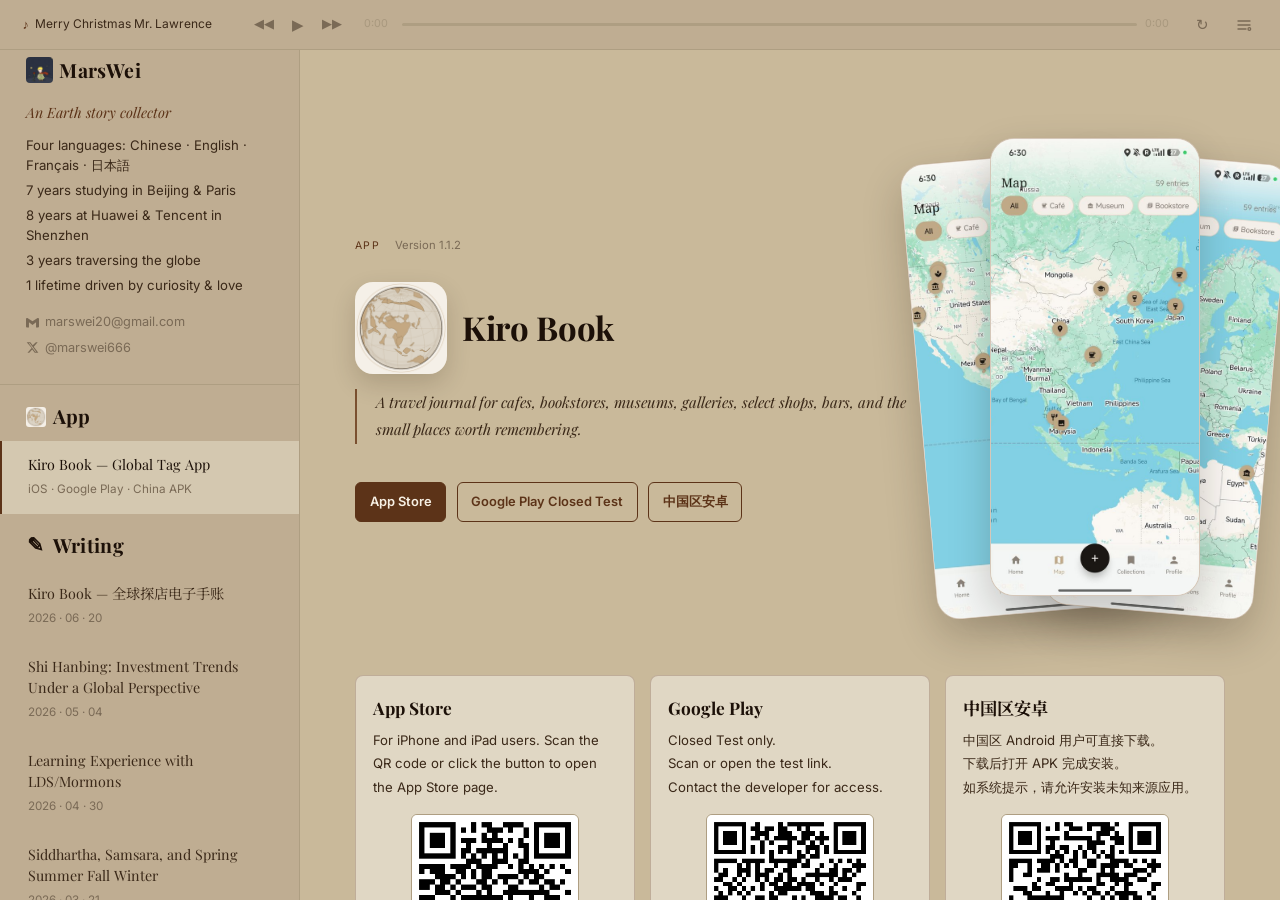
==== commit c8c978e8: "update text" ====
--- a/index.html
+++ b/index.html
@@ -11,7 +11,7 @@
   <link rel="icon" type="image/png" sizes="32x32" href="favicon-32x32.png" />
   <link rel="icon" type="image/png" sizes="192x192" href="favicon-192x192.png" />
   <link rel="apple-touch-icon" href="apple-touch-icon.png" />
-  <link rel="stylesheet" href="css/style.css?v=10" />
+  <link rel="stylesheet" href="css/style.css?v=14" />
 </head>
 <body>
 
@@ -219,7 +219,7 @@
           <div class="app-download-actions">
             <a class="app-download-btn primary" href="https://apps.apple.com/us/app/kiro-book/id6760916222" target="_blank" rel="noopener">App Store</a>
             <a class="app-download-btn" href="https://play.google.com/store/apps/details?id=com.minami_studio.kiro" target="_blank" rel="noopener">Google Play Closed Test</a>
-            <a class="app-download-btn" href="downloads/KiroBook-release-1.1.2.apk" download>中国区 APK</a>
+            <a class="app-download-btn" href="downloads/KiroBook-release-1.1.2.apk" download>中国区安卓</a>
           </div>
         </div>
         <div class="screenshot-stack" aria-label="Kiro Book screenshots preview">
@@ -245,7 +245,7 @@
         </section>
 
         <section class="app-download-card">
-          <h2>中国区APK</h2>
+          <h2>中国区安卓</h2>
           <p>中国区 Android 用户可直接下载。<br>下载后打开 APK 完成安装。<br>如系统提示，请允许安装未知来源应用。</p>
           <img class="app-qr" src="image/kiro-apk-qr.png" alt="Android APK QR" />
           <a class="app-card-link" href="downloads/KiroBook-release-1.1.2.apk" download>下载 APK</a>
@@ -278,6 +278,32 @@
           <img class="zoomable-screenshot" tabindex="0" src="image/kiro-screenshot-7.jpg" alt="Kiro Book screenshot 7" />
           <img class="zoomable-screenshot" tabindex="0" src="image/kiro-screenshot-8.jpg" alt="Kiro Book screenshot 8" />
           <img class="zoomable-screenshot" tabindex="0" src="image/kiro-screenshot-9.jpg" alt="Kiro Book screenshot 9" />
+        </div>
+      </section>
+
+      <section class="compliance-section" aria-labelledby="business-support-title">
+        <h2 id="business-support-title">Business &amp; Support</h2>
+        <div class="compliance-grid">
+          <article>
+            <h3>Support</h3>
+            <p>For product support, billing questions, Google Play test access, or refund requests, contact <a href="mailto:marswei20@gmail.com">marswei20@gmail.com</a>.</p>
+          </article>
+          <article>
+            <h3>Product &amp; Pricing</h3>
+            <p>Kiro Book is a mobile app for travel and place journaling. The app can be downloaded from App Store, Google Play Closed Test, or China-region APK. Any paid plan or premium feature is shown clearly inside the app before purchase.</p>
+          </article>
+          <article>
+            <h3>Privacy</h3>
+            <p>Kiro Book is designed for personal journaling. Your entries, photos, places, and notes are treated as private user content. Payment details for the direct Android channel are processed by Stripe and are not stored on this website.</p>
+          </article>
+          <article>
+            <h3>Terms</h3>
+            <p>Use Kiro Book for lawful personal record keeping. You are responsible for the content you add and for keeping your own backups when needed.</p>
+          </article>
+          <article>
+            <h3>Refunds &amp; Cancellation</h3>
+            <p>For App Store or Google Play purchases, refunds and cancellations follow the store&apos;s own policies. For direct Android purchases processed by Stripe, contact support within 14 days. Refund requests are reviewed case by case and approved refunds are returned to the original payment method.</p>
+          </article>
         </div>
       </section>
 
--- a/css/style.css
+++ b/css/style.css
@@ -774,3 +774,47 @@
 }
 
 .story-bottom-spacer { height: 3rem; }
+
+
+.compliance-section {
+  margin: 2.5rem 0 2rem;
+}
+.compliance-section h2 {
+  font-family: var(--font-serif);
+  font-size: 1.25rem;
+  color: var(--ink);
+  margin-bottom: 1rem;
+}
+.compliance-grid {
+  display: grid;
+  grid-template-columns: repeat(2, minmax(0, 1fr));
+  gap: 1rem;
+}
+.compliance-grid article {
+  border: 1px solid rgba(92, 51, 24, 0.25);
+  background: rgba(242, 237, 228, 0.58);
+  border-radius: 8px;
+  padding: 1.15rem;
+}
+.compliance-grid article:last-child {
+  grid-column: 1 / -1;
+}
+.compliance-grid h3 {
+  font-family: var(--font-serif);
+  font-size: 1.05rem;
+  color: var(--ink);
+  margin-bottom: 0.4rem;
+}
+.compliance-grid p {
+  color: var(--ink-soft);
+  font-size: 0.88rem;
+  line-height: 1.75;
+}
+.compliance-grid a {
+  color: var(--accent);
+  text-decoration: underline;
+  text-underline-offset: 2px;
+}
+@media (max-width: 768px) {
+  .compliance-grid { grid-template-columns: 1fr; }
+}
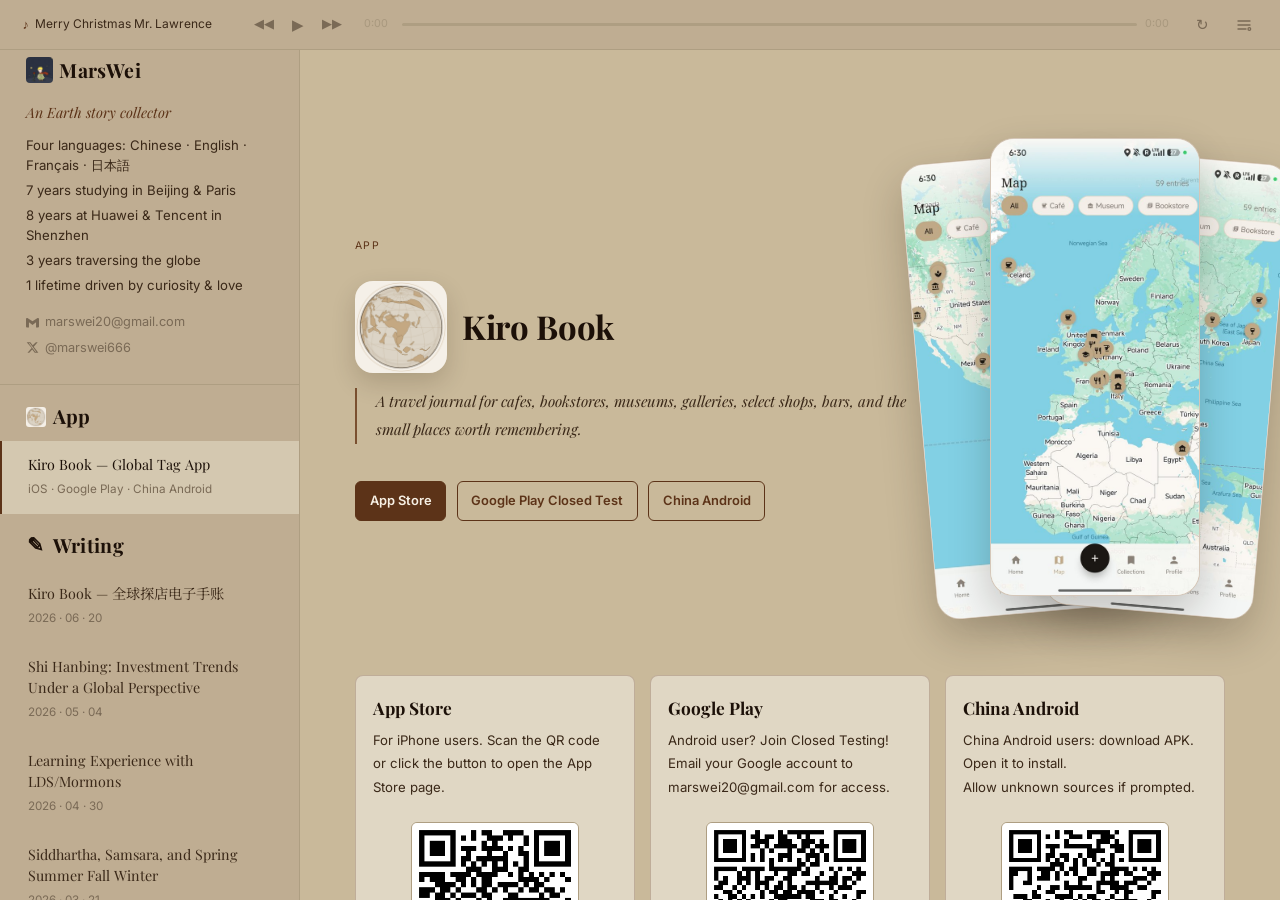
==== commit b8cfbbfa: "index page support 8 languages" ====
--- a/index.html
+++ b/index.html
@@ -5,13 +5,19 @@
   <meta name="viewport" content="width=device-width, initial-scale=1.0" />
   <title>MarsWei</title>
   <meta name="description" content="MarsWei — An Earth story collector. Writing about travel, books, and society." />
+  <meta name="theme-color" content="#c9b99a" />
+  <meta property="og:title" content="MarsWei" />
+  <meta property="og:description" content="An Earth story collector. Writing about travel, books, society, and Kiro Book." />
+  <meta property="og:type" content="website" />
+  <meta property="og:image" content="image/marswei-avatar.png" />
+  <meta name="twitter:card" content="summary" />
   <link rel="preconnect" href="https://fonts.googleapis.com" />
   <link rel="preconnect" href="https://fonts.gstatic.com" crossorigin />
   <link href="https://fonts.googleapis.com/css2?family=Playfair+Display:ital,wght@0,700;1,400&family=Inter:wght@400;500&family=Noto+Serif+SC:wght@400;700&display=swap" rel="stylesheet" />
   <link rel="icon" type="image/png" sizes="32x32" href="favicon-32x32.png" />
   <link rel="icon" type="image/png" sizes="192x192" href="favicon-192x192.png" />
   <link rel="apple-touch-icon" href="apple-touch-icon.png" />
-  <link rel="stylesheet" href="css/style.css?v=14" />
+  <link rel="stylesheet" href="css/style.css?v=16" />
 </head>
 <body>
 
@@ -22,22 +28,22 @@
       <span class="player-track-name" id="playerTrackName">Energy Flow</span>
     </div>
     <div class="player-controls">
-      <button class="player-btn" id="playerPrev" title="Previous">&#9664;&#9664;</button>
-      <button class="player-btn player-btn-play" id="playerPlay" title="Play / Pause">&#9654;</button>
-      <button class="player-btn" id="playerNext" title="Next">&#9654;&#9654;</button>
+      <button class="player-btn" id="playerPrev" type="button" title="Previous" aria-label="Previous track">&#9664;&#9664;</button>
+      <button class="player-btn player-btn-play" id="playerPlay" type="button" title="Play / Pause" aria-label="Play music" aria-pressed="false">&#9654;</button>
+      <button class="player-btn" id="playerNext" type="button" title="Next" aria-label="Next track">&#9654;&#9654;</button>
     </div>
     <div class="player-progress-area">
       <span class="player-time" id="playerCurrentTime">0:00</span>
-      <div class="player-progress-bar" id="playerProgressBar">
+      <div class="player-progress-bar" id="playerProgressBar" role="slider" tabindex="0" aria-label="Track progress" aria-valuemin="0" aria-valuemax="100" aria-valuenow="0">
         <div class="player-progress-fill" id="playerProgressFill"></div>
       </div>
       <span class="player-time" id="playerDuration">0:00</span>
     </div>
-    <button class="player-mode-btn" id="playerMode" title="Loop">↻</button>
+    <button class="player-mode-btn" id="playerMode" type="button" title="Loop All" aria-label="Playback mode: loop all">↻</button>
 
     <!-- Playlist dropdown -->
     <div class="player-playlist-wrap" id="playerPlaylistWrap">
-      <button class="player-playlist-btn" id="playerPlaylistBtn" title="Playlist">
+      <button class="player-playlist-btn" id="playerPlaylistBtn" type="button" title="Playlist" aria-label="Open playlist" aria-expanded="false" aria-controls="playerPlaylist">
         <svg viewBox="0 0 24 24" fill="none" stroke="currentColor" stroke-width="2" stroke-linecap="round">
           <line x1="3" y1="6" x2="21" y2="6"/>
           <line x1="3" y1="12" x2="21" y2="12"/>
@@ -45,7 +51,7 @@
           <circle cx="20" cy="18" r="2"/>
         </svg>
       </button>
-      <ul class="player-playlist" id="playerPlaylist"></ul>
+      <ul class="player-playlist" id="playerPlaylist" aria-label="Music playlist"></ul>
     </div>
   </div>
 
@@ -57,14 +63,14 @@
     <div class="sidebar-header">
       <div class="site-name"><img class="marswei-avatar" src="image/marswei-avatar.png" alt="" /> MarsWei</div>
 
-      <div class="bio-tagline">An Earth story collector</div>
+      <div class="bio-tagline" data-i18n="bio.tagline">An Earth story collector</div>
 
       <div class="bio-lines">
-        <span class="bio-line">Four languages: Chinese · English · Français · 日本語</span>
-        <span class="bio-line">7 years studying in Beijing &amp; Paris</span>
-        <span class="bio-line">8 years at Huawei &amp; Tencent in Shenzhen</span>
-        <span class="bio-line">3 years traversing the globe</span>
-        <span class="bio-line"><span class="num">1</span> lifetime driven by curiosity &amp; love</span>
+        <span class="bio-line" data-i18n="bio.languages">Four languages: Chinese · English · Français · 日本語</span>
+        <span class="bio-line" data-i18n="bio.study">7 years studying in Beijing &amp; Paris</span>
+        <span class="bio-line" data-i18n="bio.work">8 years at Huawei &amp; Tencent in Shenzhen</span>
+        <span class="bio-line" data-i18n="bio.travel">3 years traversing the globe</span>
+        <span class="bio-line" data-i18n="bio.life"><span class="num">1</span> lifetime driven by curiosity &amp; love</span>
       </div>
 
       <a href="mailto:marswei20@gmail.com" class="social-link">
@@ -84,11 +90,11 @@
 
     <!-- Article list -->
     <nav class="sidebar-articles">
-      <div class="articles-section-label"><img class="section-label-icon" src="image/kiro-app-icon.png" alt="" /> App</div>
+      <div class="articles-section-label"><img class="section-label-icon" src="image/kiro-app-icon.png" alt="" /> <span data-i18n="nav.appLabel">App</span></div>
 
       <div class="article-item active" data-article="app-download">
-        <div class="article-item-title">Kiro Book — Global Tag App</div>
-        <div class="article-item-date">iOS · Google Play · China APK</div>
+        <div class="article-item-title" data-i18n="nav.appTitle">Kiro Book — Global Tag App</div>
+        <div class="article-item-date" data-i18n="nav.appPlatforms">iOS · Google Play · China Android</div>
       </div>
 
       <div class="articles-section-label writing-label"><span class="section-label-icon writing-icon" aria-hidden="true">✎</span> Writing</div>
@@ -199,61 +205,60 @@
 
   <!-- ===== Main Content ===== -->
   <main class="main">
-    <button class="back-btn" id="backBtn">← Writing</button>
+    <button class="back-btn" id="backBtn" type="button">← Writing</button>
 
     <!-- Kiro Book Download -->
-    <article class="article-view app-download-view active" data-article="app-download">
+    <article class="article-view app-download-view active" data-article="app-download" data-i18n-region="appDownload">
       <div class="app-download-hero">
         <div>
           <div class="article-view-meta">
-            <span class="article-view-tag">APP</span>
-            <span class="article-view-date">Version 1.1.2</span>
+            <span class="article-view-tag" data-i18n="app.tag">APP</span>
           </div>
           <div class="app-title-row">
             <img class="kiro-app-icon" src="image/kiro-app-icon.png" alt="Kiro Book app icon" />
             <h1>Kiro Book</h1>
           </div>
-          <p class="article-lead">
+          <p class="article-lead" data-i18n="app.lead">
             A travel journal for cafes, bookstores, museums, galleries, select shops, bars, and the small places worth remembering.
           </p>
           <div class="app-download-actions">
             <a class="app-download-btn primary" href="https://apps.apple.com/us/app/kiro-book/id6760916222" target="_blank" rel="noopener">App Store</a>
-            <a class="app-download-btn" href="https://play.google.com/store/apps/details?id=com.minami_studio.kiro" target="_blank" rel="noopener">Google Play Closed Test</a>
-            <a class="app-download-btn" href="downloads/KiroBook-release-1.1.2.apk" download>中国区安卓</a>
+            <a class="app-download-btn" href="https://play.google.com/store/apps/details?id=com.minami_studio.kiro" target="_blank" rel="noopener" data-i18n="app.googlePlayButton">Google Play Closed Test</a>
+            <a class="app-download-btn" href="downloads/KiroBook-release-1.1.2.apk" download data-i18n="app.chinaAndroidButton">China Android</a>
           </div>
         </div>
         <div class="screenshot-stack" aria-label="Kiro Book screenshots preview">
           <img class="zoomable-screenshot" tabindex="0" src="image/kiro-screenshot-1.jpg" alt="Kiro Book map screen" />
+          <img class="zoomable-screenshot" tabindex="0" src="image/kiro-screenshot-3.jpg" alt="Kiro Book Europe map screen" />
           <img class="zoomable-screenshot" tabindex="0" src="image/kiro-screenshot-2.jpg" alt="Kiro Book Asia map screen" />
-          <img class="zoomable-screenshot" tabindex="0" src="image/kiro-screenshot-3.jpg" alt="Kiro Book Europe map screen" />
         </div>
       </div>
 
       <div class="app-download-grid">
         <section class="app-download-card">
           <h2>App Store</h2>
-          <p>For iPhone and iPad users. Scan the QR code or click the button to open the App Store page.</p>
+          <p data-i18n="app.appStoreDesc">For iPhone users. Scan the QR code or click the button to open the App Store page.</p>
           <img class="app-qr" src="image/kiro-app-store-qr.png" alt="App Store QR" />
-          <a class="app-card-link" href="https://apps.apple.com/us/app/kiro-book/id6760916222" target="_blank" rel="noopener">Open App Store</a>
+          <a class="app-card-link" href="https://apps.apple.com/us/app/kiro-book/id6760916222" target="_blank" rel="noopener" data-i18n="app.openAppStore">Open App Store</a>
         </section>
 
         <section class="app-download-card">
           <h2>Google Play</h2>
-          <p>Closed Test only.<br>Scan or open the test link.<br>Contact the developer for access.</p>
+          <p data-i18n="app.googlePlayDesc">Android user? Join Closed Testing!<br>Email your Google account to<br><a href="mailto:marswei20@gmail.com">marswei20@gmail.com</a> for access.</p>
           <img class="app-qr" src="image/kiro-google-play-qr.png" alt="Google Play Closed Test QR" />
-          <a class="app-card-link" href="https://play.google.com/store/apps/details?id=com.minami_studio.kiro" target="_blank" rel="noopener">Open Test Link</a>
+          <a class="app-card-link" href="https://play.google.com/store/apps/details?id=com.minami_studio.kiro" target="_blank" rel="noopener" data-i18n="app.openTestLink">Open Test Link</a>
         </section>
 
         <section class="app-download-card">
-          <h2>中国区安卓</h2>
-          <p>中国区 Android 用户可直接下载。<br>下载后打开 APK 完成安装。<br>如系统提示，请允许安装未知来源应用。</p>
+          <h2 data-i18n="app.chinaAndroidTitle">China Android</h2>
+          <p data-i18n="app.chinaAndroidDesc">China Android users: download APK.<br>Open it to install.<br>Allow unknown sources if prompted.</p>
           <img class="app-qr" src="image/kiro-apk-qr.png" alt="Android APK QR" />
-          <a class="app-card-link" href="downloads/KiroBook-release-1.1.2.apk" download>下载 APK</a>
+          <a class="app-card-link" href="downloads/KiroBook-release-1.1.2.apk" download data-i18n="app.downloadApk">Download APK</a>
         </section>
       </div>
 
       <section class="screenshot-section" aria-labelledby="apple-screenshots-title">
-        <h2 id="apple-screenshots-title">Apple App Screenshots</h2>
+        <h2 id="apple-screenshots-title" data-i18n="app.appleScreenshots">Apple App Screenshots</h2>
         <div class="screenshot-strip" aria-label="Kiro Book Apple screenshots from 1 to 8">
           <img class="zoomable-screenshot" tabindex="0" src="image/kiro-apple-screenshot-8.jpg" alt="Kiro Book Apple screenshot 8" />
           <img class="zoomable-screenshot" tabindex="0" src="image/kiro-apple-screenshot-1.jpg" alt="Kiro Book Apple screenshot 1" />
@@ -267,7 +272,7 @@
       </section>
 
       <section class="screenshot-section" aria-labelledby="screenshots-title">
-        <h2 id="screenshots-title">Google App Screenshots</h2>
+        <h2 id="screenshots-title" data-i18n="app.googleScreenshots">Google App Screenshots</h2>
         <div class="screenshot-strip" aria-label="Kiro Book screenshots from 1 to 9">
           <img class="zoomable-screenshot" tabindex="0" src="image/kiro-screenshot-1.jpg" alt="Kiro Book screenshot 1" />
           <img class="zoomable-screenshot" tabindex="0" src="image/kiro-screenshot-2.jpg" alt="Kiro Book screenshot 2" />
@@ -282,41 +287,41 @@
       </section>
 
       <section class="compliance-section" aria-labelledby="business-support-title">
-        <h2 id="business-support-title">Business &amp; Support</h2>
+        <h2 id="business-support-title" data-i18n="app.businessSupport">Business &amp; Support</h2>
         <div class="compliance-grid">
           <article>
-            <h3>Support</h3>
-            <p>For product support, billing questions, Google Play test access, or refund requests, contact <a href="mailto:marswei20@gmail.com">marswei20@gmail.com</a>.</p>
+            <h3 data-i18n="app.supportTitle">Support</h3>
+            <p data-i18n="app.supportDesc">For product support, billing questions, Google Play test access, or refund requests, contact <a href="mailto:marswei20@gmail.com">marswei20@gmail.com</a>.</p>
           </article>
           <article>
-            <h3>Product &amp; Pricing</h3>
-            <p>Kiro Book is a mobile app for travel and place journaling. The app can be downloaded from App Store, Google Play Closed Test, or China-region APK. Any paid plan or premium feature is shown clearly inside the app before purchase.</p>
+            <h3 data-i18n="app.pricingTitle">Product &amp; Pricing</h3>
+            <p data-i18n="app.pricingDesc">Kiro Book is a mobile app for travel and place journaling. The app can be downloaded from App Store, Google Play Closed Test, or China-region APK. Any paid plan or premium feature is shown clearly inside the app before purchase.</p>
           </article>
           <article>
-            <h3>Privacy</h3>
-            <p>Kiro Book is designed for personal journaling. Your entries, photos, places, and notes are treated as private user content. Payment details for the direct Android channel are processed by Stripe and are not stored on this website.</p>
+            <h3 data-i18n="app.privacyTitle">Privacy</h3>
+            <p data-i18n="app.privacyDesc">Kiro Book is designed for personal journaling. Your entries, photos, places, and notes are treated as private user content. Payment details for the direct Android channel are processed by Stripe and are not stored on this website.</p>
           </article>
           <article>
-            <h3>Terms</h3>
-            <p>Use Kiro Book for lawful personal record keeping. You are responsible for the content you add and for keeping your own backups when needed.</p>
+            <h3 data-i18n="app.termsTitle">Terms</h3>
+            <p data-i18n="app.termsDesc">Use Kiro Book for lawful personal record keeping. You are responsible for the content you add and for keeping your own backups when needed.</p>
           </article>
           <article>
-            <h3>Refunds &amp; Cancellation</h3>
-            <p>For App Store or Google Play purchases, refunds and cancellations follow the store&apos;s own policies. For direct Android purchases processed by Stripe, contact support within 14 days. Refund requests are reviewed case by case and approved refunds are returned to the original payment method.</p>
+            <h3 data-i18n="app.refundsTitle">Refunds &amp; Cancellation</h3>
+            <p data-i18n="app.refundsDesc">For App Store or Google Play purchases, refunds and cancellations follow the store&apos;s own policies. For direct Android purchases processed by Stripe, contact support within 14 days. Refund requests are reviewed case by case and approved refunds are returned to the original payment method.</p>
           </article>
         </div>
       </section>
 
       <div class="app-info-grid">
         <section class="app-story-panel">
-          <h2>Story</h2>
-          <p>
+          <h2 data-i18n="app.storyTitle">Story</h2>
+          <p data-i18n="app.storyP1">
             Kiro Book was built by a traveler who speaks four languages, Chinese · English · Français · 日本語, reads across cultures, and has spent three years moving through the world. It comes from a love for Earth itself: the cities, books, cafes, museums, streets, and people that make each journey worth remembering.
           </p>
-          <p>
+          <p data-i18n="app.storyP2">
             Before the journey, I studied in Beijing and Paris, then worked in China&apos;s internet industry at Huawei and Tencent. Those years taught me to look at systems, products, and people with patience: how cities grow, how tools shape daily life, and how small personal records can become a map of memory.
           </p>
-          <p>
+          <p data-i18n="app.storyP3">
             My curiosity has always moved across disciplines: society, religion, philosophy, probability, film, music, books, and nature. Kiro Book is a quiet attempt to bring those interests back to the ground, one place at a time.
           </p>
         </section>
@@ -1469,7 +1474,7 @@
 
   </div><!-- /.content-area -->
 
-  <script src="js/main.js?v=13"></script>
+  <script src="js/main.js?v=17"></script>
   <script>
     (function() {
       const GET_STATS_URL = 'https://wanderlog-stats-d4fnpamqed206c68-1445354193.ap-shanghai.app.tcloudbase.com/getStats';
--- a/css/style.css
+++ b/css/style.css
@@ -42,6 +42,11 @@
 
 a { color: inherit; text-decoration: none; }
 
+:focus-visible {
+  outline: 2px solid var(--accent);
+  outline-offset: 3px;
+}
+
 /* ===== Sidebar ===== */
 .sidebar {
   width: var(--sidebar-w);
@@ -166,6 +171,9 @@
   border-left: 2px solid transparent;
   transition: all var(--transition);
 }
+.article-item:focus-visible {
+  background: var(--surface);
+}
 .article-item:hover {
   background: var(--surface);
   border-left-color: var(--accent-dim);
@@ -254,6 +262,12 @@
   border-left: 2px solid var(--accent-dim);
   padding-left: 1.25rem;
   margin-bottom: 2.5rem;
+}
+[dir="rtl"] .article-lead {
+  border-left: 0;
+  border-right: 2px solid var(--accent-dim);
+  padding-left: 0;
+  padding-right: 1.25rem;
 }
 
 .article-body {
@@ -358,6 +372,7 @@
   transition: height 0.15s;
 }
 .player-progress-bar:hover { height: 5px; }
+.player-progress-bar:focus-visible { height: 5px; }
 
 .player-progress-fill {
   height: 100%;
@@ -458,6 +473,7 @@
   transition: background var(--transition), color var(--transition);
 }
 .player-playlist li:hover { background: var(--sidebar-bg); color: var(--ink); }
+.player-playlist li:focus-visible { background: var(--sidebar-bg); color: var(--ink); }
 .player-playlist li.active { color: var(--accent); font-weight: 500; }
 
 /* ===== Responsive ===== */
@@ -524,6 +540,10 @@
   gap: 1rem;
   margin-bottom: 1rem;
 }
+[dir="rtl"] .app-title-row {
+  flex-direction: row-reverse;
+  justify-content: flex-end;
+}
 .app-title-row h1 { margin-bottom: 0; }
 .kiro-app-icon {
   width: clamp(64px, 8vw, 92px);
@@ -635,22 +655,34 @@
   border-radius: 8px;
   padding: 1.15rem;
 }
+.app-download-card {
+  display: flex;
+  flex-direction: column;
+}
 .app-download-card h2, .app-info-grid h2 {
   font-family: var(--font-serif);
   font-size: 1.15rem;
   color: var(--ink);
   margin: 0 0 0.45rem;
+}
+[dir="rtl"] .app-download-card,
+[dir="rtl"] .app-info-grid,
+[dir="rtl"] .compliance-section {
+  text-align: right;
 }
 .app-download-card p, .app-info-grid li, .app-info-grid p {
   color: var(--ink-soft);
   font-size: 0.88rem;
   line-height: 1.75;
 }
+.app-download-card > p {
+  min-height: 6.2rem;
+}
 .app-qr {
   width: 168px;
   height: 168px;
   display: block;
-  margin: 1rem auto;
+  margin: 0 auto 1rem;
   border: 1px solid var(--border);
   border-radius: 6px;
   background: #f7f1e6;
@@ -670,6 +702,7 @@
 @media (max-width: 768px) {
   .app-download-view { max-width: none; }
   .app-download-hero, .app-download-grid, .app-info-grid { grid-template-columns: 1fr; }
+  .app-download-card > p { min-height: 0; }
   .app-phone-preview { width: min(230px, 100%); margin: 0 auto; }
   .app-download-actions { flex-direction: column; }
   .app-download-btn { width: 100%; }
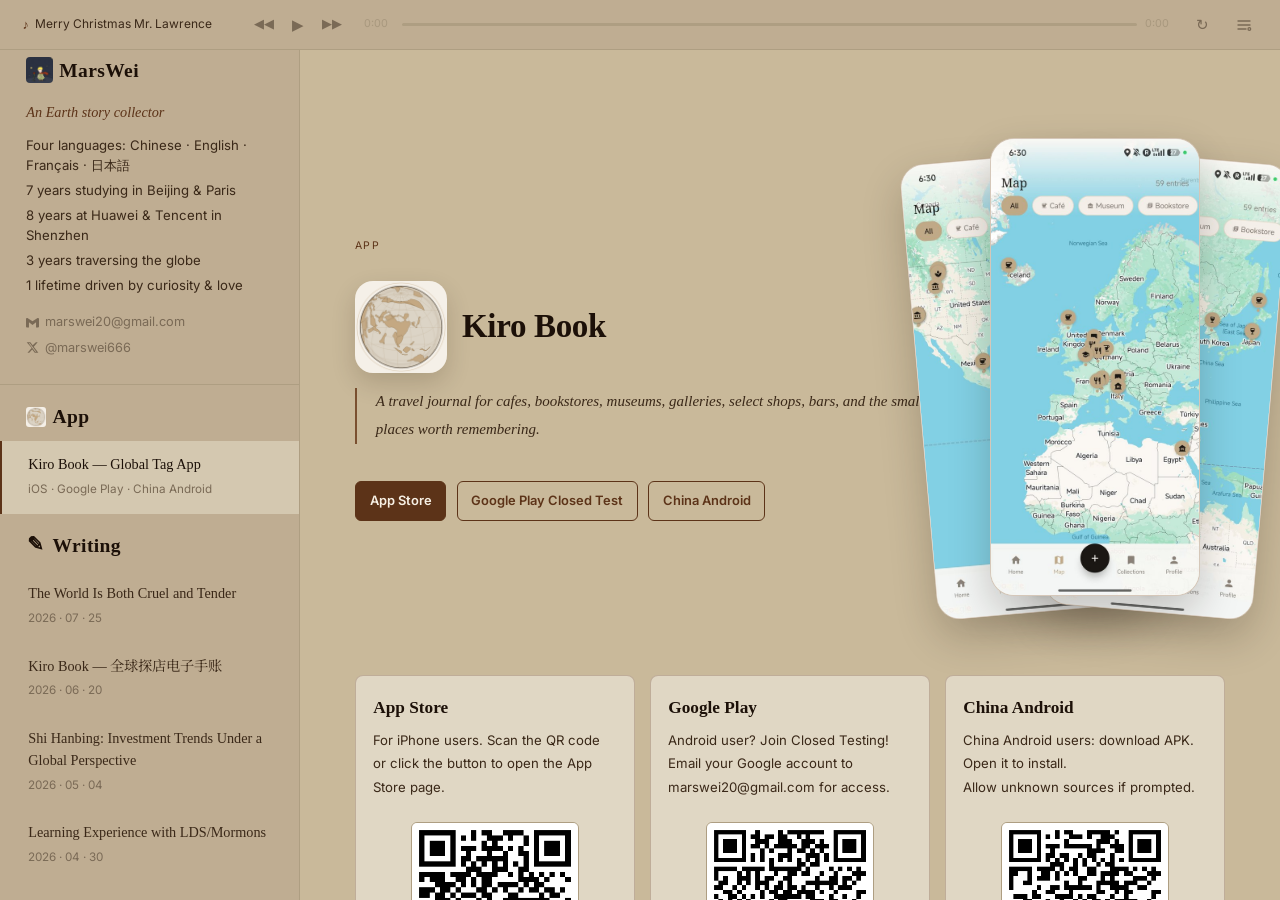
==== commit 346806dc: "Add article #23: The World Is Both Cruel and Tender (English translation) and update body font to Ti" ====
--- a/index.html
+++ b/index.html
@@ -17,7 +17,7 @@
   <link rel="icon" type="image/png" sizes="32x32" href="favicon-32x32.png" />
   <link rel="icon" type="image/png" sizes="192x192" href="favicon-192x192.png" />
   <link rel="apple-touch-icon" href="apple-touch-icon.png" />
-  <link rel="stylesheet" href="css/style.css?v=16" />
+  <link rel="stylesheet" href="css/style.css?v=17" />
 </head>
 <body>
 
@@ -98,6 +98,11 @@
       </div>
 
       <div class="articles-section-label writing-label"><span class="section-label-icon writing-icon" aria-hidden="true">✎</span> Writing</div>
+
+      <div class="article-item" data-article="23">
+        <div class="article-item-title">The World Is Both Cruel and Tender</div>
+        <div class="article-item-date">2026 · 07 · 25</div>
+      </div>
 
       <div class="article-item" data-article="22">
         <div class="article-item-title">Kiro Book — 全球探店电子手账</div>
@@ -552,7 +557,80 @@
       </div>
     </article>
 
+    <!-- Article 23 -->
+    <article class="article-view" data-article="23">
+      <div class="article-view-meta">
+        <span class="article-view-date">July 25, 2026</span>
+      </div>
+
+      <h1>The World Is Both Cruel and Tender</h1>
+
+      <p class="article-lead">
+        Public opinion and WeChat groups mock Sun Yuchen with sarcasm. Ordinary people, with nowhere to release their pent-up frustration, can only use these "public figures" as their punching bags.
+      </p>
+
+      <div class="article-body">
+        <p>
+          In 2017, 27-year-old Sun Yuchen, while attending the first cohort of Jack Ma's Hupan University business school, met the founder of Ximalaya. Encouraged by those around him, the book <em>The World Is Both Cruel and Tender</em> was published. What a wonderful era that was — every market trend, the entire internet, all entrepreneurial ventures were thriving. This was before the China-US fallout of 2018.
+        </p>
+        <p>
+          What makes me reflect is this: the book was published in 2017, yet it only entered my personal information circle in the last two years. I didn't read it until 2026 — a delay of nearly a decade. Where lies the problem? I thought about it for days, and the answer is: the circle you belong to.
+        </p>
+        <p>
+          The internet severely distorts how people are perceived. Sun Yuchen's actual view is "Don't buy a car, don't buy a house, don't get married before 30" — he never said "forever" or "never." This book is Sun Yuchen's heroic declaration of courage to the world, backed by real action. His words crystallize the divine human spirit he possesses. Heaven has favored him too, rewarding his cognition and courage with wealth in the tens of billions. Sun Yuchen proactively faced uncertainty and challenged the world's games a full ten years before I did. Back then, the times were good. It wasn't until 2023 that I actively confronted uncertainty and began to understand the structural differences across regions — by which time the winter had already arrived.
+        </p>
+
+        <h2>Key Themes from the Book</h2>
+        <p>
+          Meta-cognition, rebellion, courage, reconciliation, bottom line, settling vs. insisting, cruelty, tenderness, asymmetry, non-linearity, safety nets, obligation, courage, vision, Columbus, Magellan, magnanimity, embrace, rupture, collision, peace-making, inner peace, contract, foundation, life or death — a second life, rejection, fundamental nature, incremental thinking, meta-cognition, horizontal expansion, mental maturity, appearance, curiosity, patience, poor mindset vs. rich mindset.
+        </p>
+
+        <h2>Revolutionary Ideas from the Book</h2>
+        <ul>
+          <li>Studying hard in isolation brings no benefit to anyone else.</li>
+          <li>If you're going to do something, target the global market.</li>
+          <li>Courage is a virtue.</li>
+          <li>Courage is the essential vessel of vision.</li>
+          <li>Courage itself is an enormous competitive advantage.</li>
+          <li>Cheap self-moved effort creates zero value.</li>
+          <li>Independence is the prerequisite for reconciliation; reconciliation is the precursor to happiness.</li>
+          <li>A happiness not freely chosen, like a life not chosen, is not worth living.</li>
+          <li>A true hero doesn't boast about past glories.</li>
+          <li>The present is not as important as you think.</li>
+          <li>Painting a grand vision is essentially strategic judgment — it is "Dao." Concrete problems are "Shu" (technique).</li>
+          <li>The prerequisite for painting a vision is that you must have one or two successful cases to prove your ability to scale horizontally.</li>
+          <li>Only with extraordinary vision-painting ability can you recruit a team of outstanding people to help you.</li>
+          <li>Having two eggs but dreaming of owning a chicken farm.</li>
+          <li>All in, or nothing at all.</li>
+          <li>A person's firsts are like war sacrifices in life — vision, ambition, growth, city, university, going abroad.</li>
+          <li>UPenn: Franklin, Buffett, Musk, Trump, Sun Yuchen.</li>
+          <li>Employees with strong abilities generally have strong personalities.</li>
+          <li>Overextending to buy a house: a romance between two people becomes a romance between six.</li>
+          <li>Poor mindset believes merely reading books can change one's destiny.</li>
+          <li>So-called "stability" is actually the most unstable thing.</li>
+          <li>Uncertainty is the crucial incubator for achieving financial freedom.</li>
+          <li>What truly drives and transforms this world are entrepreneurs.</li>
+          <li>The S&P Index reflects America's top listed companies, showing that the U.S. replaces 70–80% of its enterprises every 30 years. Even being among America's finest companies guarantees nothing about surviving the next three decades.</li>
+          <li>When a young person earns their first million through their own effort — by whatever means — it commands deep respect.</li>
+          <li>In an era of surplus opportunity, what's scarce is concentrated capital and the ability to judge opportunities.</li>
+          <li>Sun Yuchen went from 100K to 10 million in just three years — a 5x return from Tesla stock after visiting the factory, and a 20x return from Bitcoin driven by faith in cryptography.</li>
+          <li>The definition of financial freedom is: never having to compromise your values for money.</li>
+        </ul>
+
+        <h2>What I Truly Admire</h2>
+        <p>
+          What I envy about Sun Yuchen is not the 10 billion in his hands. It's that he has parents who are "wise" like friends, along with their astonishing capacity for execution. On Sun Yuchen's battlefield of independence, since his awakening at age 9, he has had comrades-in-arms — his parents.
+        </p>
+        <p>
+          In 2014, Sun Yuchen returned from America to Beijing to define his own rules of the game. That same year, I returned from Paris to Beijing — still naive and clueless, doing an internship at a company to ensure my smooth graduation in 2015.
+        </p>
+
+        <br/><br/><br/><br/><br/>
+      </div>
+    </article>
+
     <!-- Article 20 -->
+    <!-- Article 19 -->
     <article class="article-view" data-article="21">
       <div class="article-view-meta">
         <span class="article-view-date">May 4, 2026</span>
--- a/css/style.css
+++ b/css/style.css
@@ -12,7 +12,7 @@
   --accent:      #5c3318;
   --accent-dim:  #7a5030;
   --border:      #ae9e82;
-  --font-serif:  'Playfair Display', 'Noto Serif SC', Georgia, serif;
+  --font-serif:  'Times New Roman', 'Noto Serif SC', Georgia, serif;
   --font-sans:   'Inter', 'PingFang SC', 'Helvetica Neue', sans-serif;
   --sidebar-w:   300px;
   --transition:  0.2s ease;
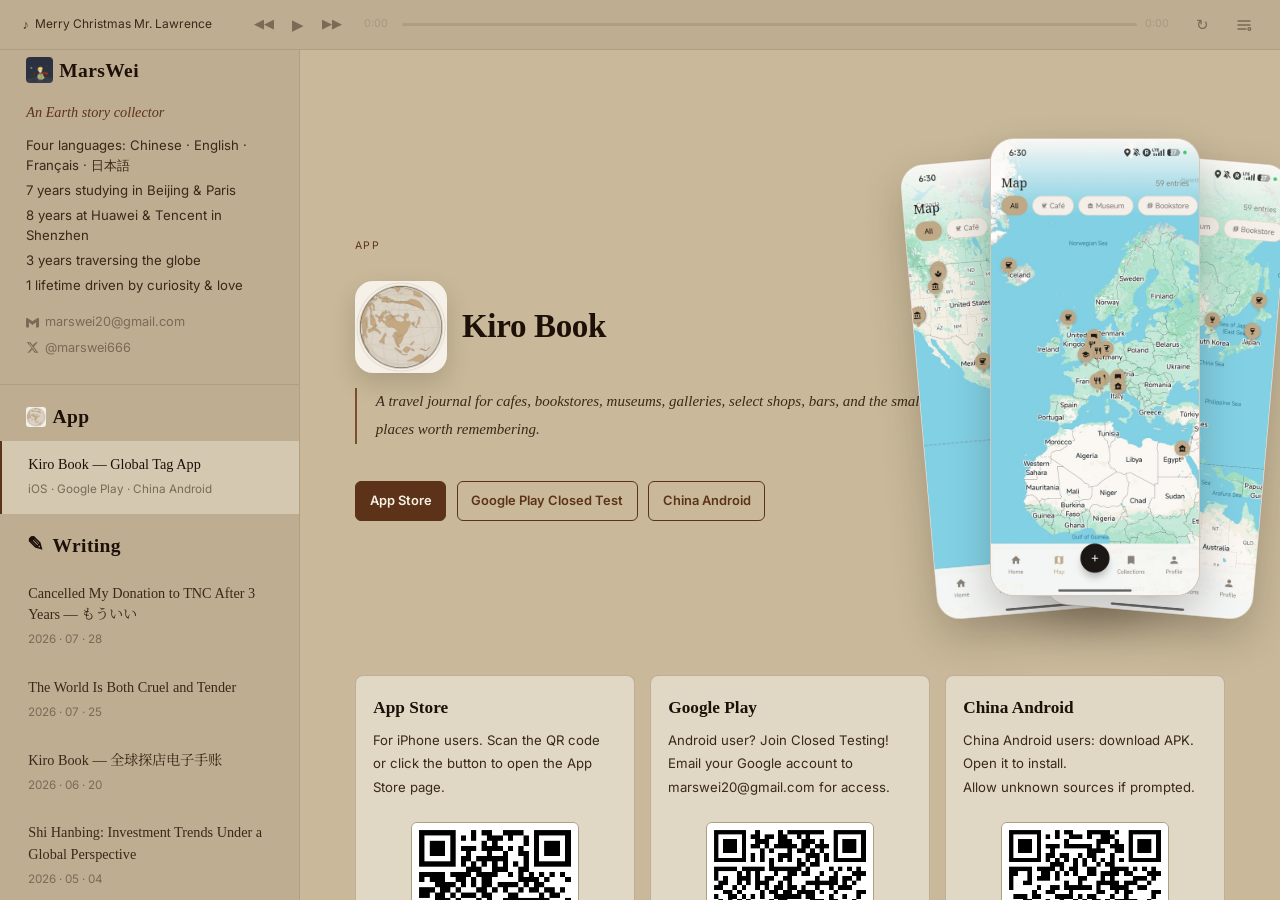
==== commit 6fbf44ba: "new jouranl" ====
--- a/index.html
+++ b/index.html
@@ -98,6 +98,11 @@
       </div>
 
       <div class="articles-section-label writing-label"><span class="section-label-icon writing-icon" aria-hidden="true">✎</span> Writing</div>
+
+      <div class="article-item" data-article="24">
+        <div class="article-item-title">Cancelled My Donation to TNC After 3 Years — もういい</div>
+        <div class="article-item-date">2026 · 07 · 28</div>
+      </div>
 
       <div class="article-item" data-article="23">
         <div class="article-item-title">The World Is Both Cruel and Tender</div>
@@ -554,6 +559,59 @@
 
         <br/><br/><br/><br/><br/>
 
+      </div>
+    </article>
+
+    <!-- Article 24 -->
+    <article class="article-view" data-article="24">
+      <div class="article-view-meta">
+        <span class="article-view-date">July 28, 2026</span>
+      </div>
+
+      <h1>Cancelled My Donation to TNC After 3 Years — もういい</h1>
+
+      <p class="article-lead">
+        Sensitive to time. In March 2023, when the pandemic lockdown lifted, I crossed from Shenzhen Bay Port into Tsim Sha Tsui. Looking at Canton Road — where I used to visit the Chengpin Bookstore three years ago — surrounded by wind-swept abandoned storefronts, I instantly understood: no foot traffic, no business.
+      </p>
+
+      <div class="article-body">
+        <p>
+          A few young people were promoting their project. I was waiting for someone and had nothing to do, so I accepted their chat. One was a Singaporean girl, the other a local Hong Kong guy. Mixing English and Mandarin, they introduced the project — a donation and fundraising initiative. I agreed, filled in my credit card details, and happily supported their environmental cause.
+        </p>
+
+        <figure class="article-figure">
+          <img src="image/tnc-2023-hk.png" alt="2023 Hong Kong TNC donation scene" loading="lazy" />
+        </figure>
+
+        <p>
+          Three years later, in 2026, while sitting in my room in Setagaya, Tokyo, pondering personality traits, I began researching MBTI and psychological "flaws." I started to understand the trait of high sensitivity, and gradually realized that many of my past actions stemmed from it — from empathy, from a nervous system that perceives the world differently, catching subtle details in an instant. Layer on spiritual perfectionism, and it can take half a life from a highly sensitive person. For better or worse, you must harness it head-on.
+        </p>
+
+        <p>
+          Three years — I think that's been enough. もういい. I sent an email to TNC.ORG.HK and cancelled my credit card donation.
+        </p>
+
+        <figure class="article-figure">
+          <img src="image/tnc-email-cancel.png" alt="Email cancelling TNC donation" loading="lazy" />
+        </figure>
+
+        <p>
+          Looking back at the four years from 2023 to 2026, with my sustained passion for observing social trends and structures, I've witnessed a cliff-like freezing of change. In 2023, I organized book clubs and outdoor band events — everyone was enthusiastic, expecting an urgent recovery after the lockdown. In 2024, the group deflated. Book club events became unsustainable, and I began my own journey around the globe. In August 2025, returning to Shenzhen from Vancouver, a few "elite" acquaintances were still willing to come out for coffee. In July 2026, back in Shenzhen again — there was basically no one left to invite.
+        </p>
+
+        <p>
+          One Sunday, I had a coffee chat with Boden, the analyst and author of <em>Learning from Japan</em>. His data showed that two groups actively reach out to him: post-70s successful bosses and post-00s students. The post-85 to post-95 generation is virtually absent — and I'm among the very first in that group who still bothers to count on one hand.
+        </p>
+
+        <p>
+          A few days ago, I posted my self-developed global check-in app Kiro Book (<a href="https://marswei666.com/index.html" target="_blank" rel="noopener">marswei666.com</a>) in a 500-person travel WeChat group. A former Tencent colleague from a 2023 Egypt trip struck up a conversation. A highly sensitive person had detected another highly sensitive person three years ago. We openly explored the origins of our respective sensitivity: 1. Innate. 2. Shaped by upbringing.
+        </p>
+
+        <p>
+          Desensitization. Unburdening. Letting go of spiritual perfectionism — this is the self-redemption of the highly sensitive.
+        </p>
+
+        <br/><br/><br/><br/><br/>
       </div>
     </article>
 
--- a/css/style.css
+++ b/css/style.css
@@ -284,6 +284,16 @@
   color: var(--ink);
   margin: 2.5rem 0 1rem;
   font-weight: 700;
+}
+.article-figure {
+  margin: 2rem 0;
+}
+.article-figure img {
+  width: 100%;
+  max-width: 640px;
+  height: auto;
+  border-radius: 6px;
+  border: 1px solid var(--border);
 }
 
 /* ===== Back button (hidden on desktop) ===== */
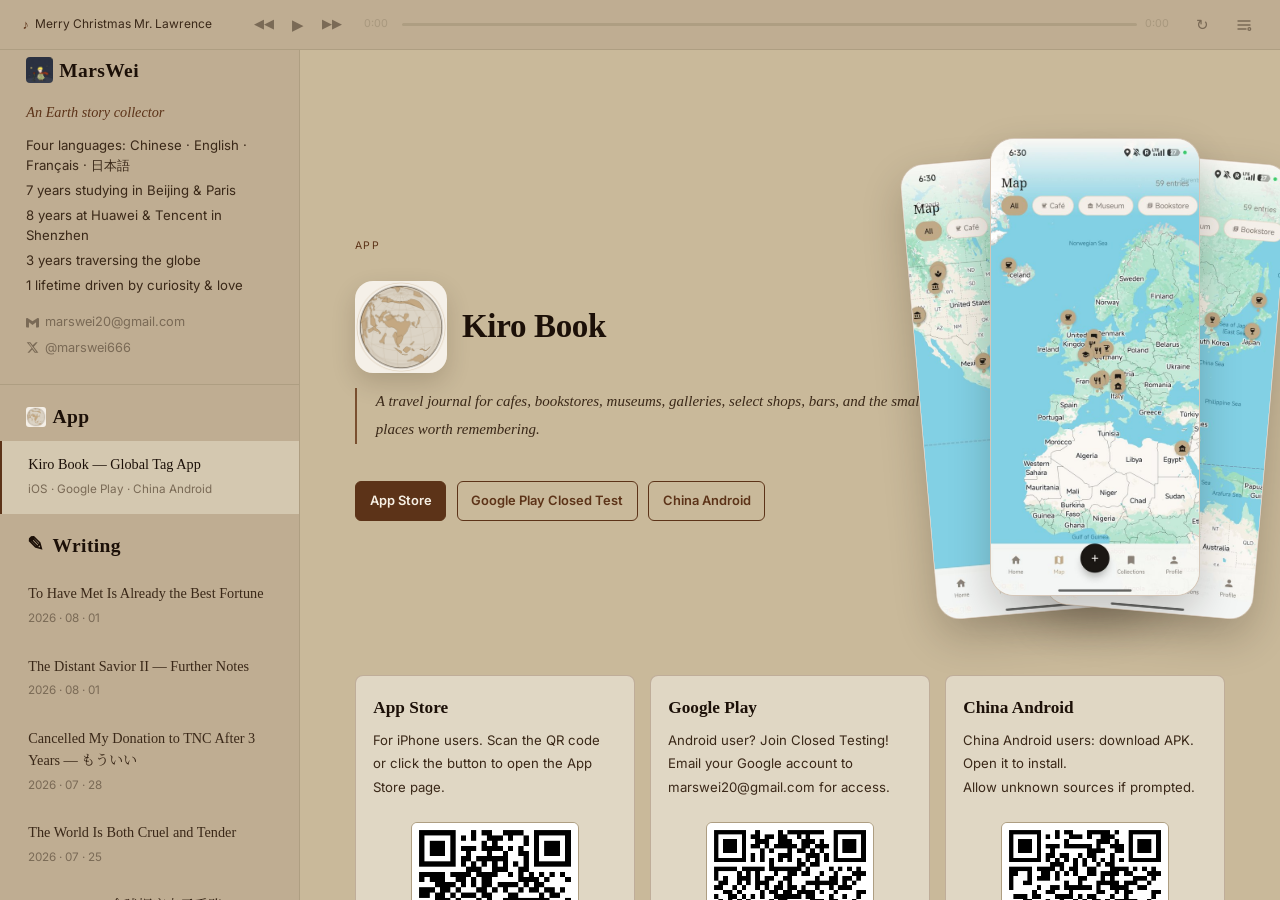
==== commit 58b982ef: "add new article" ====
--- a/index.html
+++ b/index.html
@@ -17,7 +17,7 @@
   <link rel="icon" type="image/png" sizes="32x32" href="favicon-32x32.png" />
   <link rel="icon" type="image/png" sizes="192x192" href="favicon-192x192.png" />
   <link rel="apple-touch-icon" href="apple-touch-icon.png" />
-  <link rel="stylesheet" href="css/style.css?v=17" />
+  <link rel="stylesheet" href="css/style.css?v=18" />
 </head>
 <body>
 
@@ -63,14 +63,14 @@
     <div class="sidebar-header">
       <div class="site-name"><img class="marswei-avatar" src="image/marswei-avatar.png" alt="" /> MarsWei</div>
 
-      <div class="bio-tagline" data-i18n="bio.tagline">An Earth story collector</div>
+      <div class="bio-tagline">An Earth story collector</div>
 
       <div class="bio-lines">
-        <span class="bio-line" data-i18n="bio.languages">Four languages: Chinese · English · Français · 日本語</span>
-        <span class="bio-line" data-i18n="bio.study">7 years studying in Beijing &amp; Paris</span>
-        <span class="bio-line" data-i18n="bio.work">8 years at Huawei &amp; Tencent in Shenzhen</span>
-        <span class="bio-line" data-i18n="bio.travel">3 years traversing the globe</span>
-        <span class="bio-line" data-i18n="bio.life"><span class="num">1</span> lifetime driven by curiosity &amp; love</span>
+        <span class="bio-line">Four languages: Chinese · English · Français · 日本語</span>
+        <span class="bio-line"><span class="num">7</span> years studying in Beijing &amp; Paris</span>
+        <span class="bio-line"><span class="num">8</span> years at Huawei &amp; Tencent in Shenzhen</span>
+        <span class="bio-line"><span class="num">3</span> years traversing the globe</span>
+        <span class="bio-line"><span class="num">1</span> lifetime driven by curiosity &amp; love</span>
       </div>
 
       <a href="mailto:marswei20@gmail.com" class="social-link">
@@ -98,6 +98,16 @@
       </div>
 
       <div class="articles-section-label writing-label"><span class="section-label-icon writing-icon" aria-hidden="true">✎</span> Writing</div>
+
+      <div class="article-item" data-article="26">
+        <div class="article-item-title">To Have Met Is Already the Best Fortune</div>
+        <div class="article-item-date">2026 · 08 · 01</div>
+      </div>
+
+      <div class="article-item" data-article="25">
+        <div class="article-item-title">The Distant Savior II — Further Notes</div>
+        <div class="article-item-date">2026 · 08 · 01</div>
+      </div>
 
       <div class="article-item" data-article="24">
         <div class="article-item-title">Cancelled My Donation to TNC After 3 Years — もういい</div>
@@ -559,6 +569,153 @@
 
         <br/><br/><br/><br/><br/>
 
+      </div>
+    </article>
+
+    <!-- Article 26 -->
+    <article class="article-view" data-article="26">
+      <div class="article-view-meta">
+        <span class="article-view-date">August 1, 2026</span>
+      </div>
+
+      <h1>To Have Met Is Already the Best Fortune</h1>
+
+      <p class="article-lead">
+        A set of sentences kept for myself: conduct, reading, reason, experience, love, and fate.
+      </p>
+
+      <div class="article-body">
+        <ol class="numbered-sentences">
+          <li><span class="sentence-number">1.</span> Things are accomplished through secrecy.</li>
+          <li><span class="sentence-number">2.</span> Do not be too fond of teaching others.</li>
+          <li><span class="sentence-number">3.</span> Do not abandon what is near in pursuit of what is far away.</li>
+          <li><span class="sentence-number">4.</span> People laugh at poverty, not at prostitution.</li>
+          <li><span class="sentence-number">5.</span> A small favor breeds gratitude; too large a favor breeds resentment.</li>
+          <li><span class="sentence-number">6.</span> Kneel for too long, and you will no longer know how to stand.</li>
+          <li><span class="sentence-number">7.</span> To have met is already the best fortune.</li>
+          <li><span class="sentence-number">8.</span> People do not resent scarcity as much as they resent inequality.</li>
+          <li><span class="sentence-number">9.</span> Morning runs, reading, and writing.</li>
+          <li><span class="sentence-number">10.</span> Clothes are better new; people are better old.</li>
+          <li><span class="sentence-number">11.</span> What does it have to do with you? What does it have to do with me?</li>
+          <li><span class="sentence-number">12.</span> If you give kindness, do not seek repayment; if you seek repayment, do not call it kindness.</li>
+          <li><span class="sentence-number">13.</span> Reason means avoiding systemic destruction.</li>
+          <li><span class="sentence-number">14.</span> Do not rush, do not fear, and do not be ashamed.</li>
+          <li><span class="sentence-number">15.</span> Pessimists are right; optimists succeed.</li>
+          <li><span class="sentence-number">16.</span> History is a good teacher and friend; it ferries others and ferries oneself.</li>
+          <li><span class="sentence-number">17.</span> If criticism is not free, praise has no meaning.</li>
+          <li><span class="sentence-number">18.</span> There are too many clever people and too few wise people.</li>
+          <li><span class="sentence-number">19.</span> Without broad learning, one cannot understand change; without precise thought, one cannot grasp subtlety.</li>
+          <li><span class="sentence-number">20.</span> You admire him and look up to him, but you do not want to become him.</li>
+          <li><span class="sentence-number">21.</span> The signature of a wealthy colleague: may I die young and never be born again.</li>
+          <li><span class="sentence-number">22.</span> The summit produces false guardians; dusk reveals true believers.</li>
+          <li><span class="sentence-number">23.</span> Birds are embroidered on civil officials' robes; beasts are embroidered on military officials' robes.</li>
+          <li><span class="sentence-number">24.</span> Excessive worship or contempt toward others both come from not understanding them.</li>
+          <li><span class="sentence-number">25.</span> External invasion by the six excesses, internal injury by the seven emotions: everyone has moments of illness.</li>
+          <li><span class="sentence-number">26.</span> The signature of a kind friend: may I become cold-hearted, indifferent, and profit-driven.</li>
+          <li><span class="sentence-number">27.</span> When selling goods, the buyer is greatest; when seeing a doctor, the physician is greatest.</li>
+          <li><span class="sentence-number">28.</span> A scholar cannot out-argue an auntie in the street. Becoming a butcher might help.</li>
+          <li><span class="sentence-number">29.</span> The books of sages are written for people to read. Use them to get things done, and they are useless nine times out of ten.</li>
+          <li><span class="sentence-number">30.</span> Baseness is the passport of the base; nobility is the epitaph of the noble.</li>
+          <li><span class="sentence-number">31.</span> "Labor is most glorious; heaven rewards diligence; diligence is the root" can basically be read in reverse.</li>
+          <li><span class="sentence-number">32.</span> Heaven and earth are not benevolent; they treat all things as straw dogs. Sages are not benevolent; they treat the people as straw dogs.</li>
+          <li><span class="sentence-number">33.</span> When the Canglang waters are clear, I can wash my tassels; when the Canglang waters are muddy, I can wash my feet.</li>
+          <li><span class="sentence-number">34.</span> If my ability can only leave me poor and destitute, then poverty and destitution are my value.</li>
+          <li><span class="sentence-number">35.</span> The luckiest thing in life is to meet people who tell you what books to read, rather than teaching you how to eat, drink, gamble, and fool around.</li>
+          <li><span class="sentence-number">36.</span> Computers and books are simple: how you treat them is how they treat you. In this life, stay with simple people and simple things.</li>
+          <li><span class="sentence-number">37.</span> A person's success is owed not only to family, friends, the crowd, lovers, benefactors, and investors, but also to enemies.</li>
+          <li><span class="sentence-number">38.</span> Like <em>The Three-Body Problem</em>, the internet is a dark forest. Every spectator holds a gun, waiting for the next spectacle, never thinking there is too much of it.</li>
+          <li><span class="sentence-number">39.</span> A complete and correct view of life requires only one serious illness: lie in a hospital for a few days, preferably be forced into surgery, or watch the person in the next bed be carried toward the crematorium.</li>
+          <li><span class="sentence-number">40.</span> A systemic lack of sports and cultural events cannot offset long-term systemic anxiety. Participants in sports and cultural events are all winners; participants in money-making contests are all wounded.</li>
+          <li><span class="sentence-number">41.</span> What is wealth? Stocks, bonds, deposits, gold, real estate, and even cash cannot be defined as wealth. True wealth is the good food you have eaten and the rich experiences you have lived.</li>
+          <li><span class="sentence-number">42.</span> You are entirely a country person. You have never lived in another culture. Without living in another culture, how can you understand American society? Before deciding to teach, you should study abroad and immerse yourself in a radically different culture.</li>
+          <li><span class="sentence-number">43.</span> Love is giving, not taking.</li>
+          <li><span class="sentence-number">44.</span> When the Way of the world is reduced to its end, it is firewood, rice, oil, and salt. When the warmth and coldness of life are reduced to their end, it is the love between men and women.</li>
+          <li><span class="sentence-number">45.</span> All anxiety comes from failing to touch the inside.</li>
+          <li><span class="sentence-number">46.</span> Do things rationally; treat people emotionally.</li>
+          <li><span class="sentence-number">47.</span> All beings have only likes and dislikes, not truth.</li>
+          <li><span class="sentence-number">48.</span> If this world were not upside down, would it still be called the realm of ordinary beings? That would be heaven.</li>
+          <li><span class="sentence-number">49.</span> Follow affinity, cherish affinity, and do not force affinity.</li>
+          <li><span class="sentence-number">50.</span> If you want to persuade others, appeal to interest, not reason.</li>
+        </ol>
+
+        <br/><br/><br/><br/><br/>
+      </div>
+    </article>
+
+    <!-- Article 25 -->
+    <article class="article-view" data-article="25">
+      <div class="article-view-meta">
+        <span class="article-view-date">August 1, 2026</span>
+      </div>
+
+      <h1>The Distant Savior II — Further Notes</h1>
+
+      <p class="article-lead">
+        More notes from a classic Chinese novel I keep returning to: <em>The Distant Savior</em>. This second set of passages circles around simplicity, fate, strength, weakness, love, instinct, and the discipline of living by the laws of things.
+      </p>
+
+      <div class="article-body">
+        <p>
+          A further supplement to my affection for this classic novel: <em>The Distant Savior</em>.
+        </p>
+
+        <img src="image/distant-savior-2-1.png" style="width:100%;display:block;margin:2rem 0;border-radius:4px;" />
+
+        <h2>Twenty-Four Notes</h2>
+
+        <p><strong>1.</strong> The simpler the mind, the more it needs ornament and filling. The more complex the mind, the more it develops a special psychological need for simplicity.</p>
+
+        <p><strong>2.</strong> God is the Way, and the Way is law. Law arrives as it is; it does not tolerate argument. The person who acts according to law is godlike.</p>
+
+        <p><strong>3.</strong> The law of survival is simple: endure what others cannot endure, and do what others cannot do. Endurance is one line; ability is another. The distance between them is the space of survival.</p>
+
+        <p><strong>4.</strong> How does one handle people and affairs with the right measure? Follow affinity, cherish affinity, and do not force affinity.</p>
+
+        <p><strong>5.</strong> If raising children is only for security in old age, then do not speak of how great maternal love is. In the end, you raised them for yourself. That is an exchange.</p>
+
+        <p><strong>6.</strong> When the Way of the world is reduced to its end, it is firewood, rice, oil, and salt. When the warmth and coldness of life are reduced to their end, it is the love between men and women.</p>
+
+        <p><strong>7.</strong> If my ability can only leave me poor and destitute, then poverty and destitution are my value.</p>
+
+        <p><strong>8.</strong> In this life, meeting a true confidant is not easy. Meeting a friend who truly understands you is even harder. Do not wait until you lose one to understand what should have been cherished.</p>
+
+        <p><strong>9.</strong> The kind of person you are determines the kind of people you attract. If you want to change your life, first change yourself.</p>
+
+        <img src="image/distant-savior-2-2.png" style="width:100%;display:block;margin:2rem 0;border-radius:4px;" />
+
+        <p><strong>10.</strong> The one who can change himself is divine. The one who wants to change others is merely neurotic.</p>
+
+        <p><strong>11.</strong> The rule of human beings is this: a dark heart can never support a radiant face.</p>
+
+        <p><strong>12.</strong> To know a person is to open a window. Through it, you can see different things and hear different sounds. If that can make you think and awaken, it is already enough.</p>
+
+        <p><strong>13.</strong> When you are strong enough, your silence is called depth, your bad temper is called personality, and your informality is called ease. When you are weak, your silence is called dullness, your temper is called low emotional intelligence, and your informality is called poor upbringing.</p>
+
+        <p><strong>14.</strong> Human nature is like this: when you are strong, someone will always forgive your weaknesses; when you are weak, someone will always magnify your flaws.</p>
+
+        <p><strong>15.</strong> You should not live by job-hunting and applications. A degree does not matter much. Learn whatever is useful. If it does not interfere with creation or business, study for ten or eight years simply for the environment of learning.</p>
+
+        <p><strong>16.</strong> When it is time to live, live. When it is time to die, die. Come and go freely.</p>
+
+        <p><strong>17.</strong> You are a piece of jade, but I am not a craftsman. To accept you is to accept a certain height, and I do not have that confidence.</p>
+
+        <p><strong>18.</strong> When you feel very comfortable being with someone, it means that person has surpassed you in both emotional and intellectual intelligence.</p>
+
+        <p><strong>19.</strong> The logic of the bandit is direct acquisition. The essence of the bandit is acquisition beyond the rules.</p>
+
+        <p><strong>20.</strong> Love and control have no logical relationship. Unless personality is turned into a commodity, there is no concept of who gains and who loses. If you are a man, bear what belongs to men. If you are a woman, bear what belongs to women.</p>
+
+        <p><strong>21.</strong> Bandit logic is the most cowardly philosophy of survival.</p>
+
+        <p><strong>22.</strong> Once you enter the narrow gate, God will immediately tell you: I do not exist. God is yourself. God is the Way. The Way follows nature. Thus comes what is.</p>
+
+        <p><strong>23.</strong> The market is not an infinitely large cake. The essence of myth is destructive extraction under coercive force.</p>
+
+        <img src="image/distant-savior-2-3.png" style="width:100%;display:block;margin:2rem 0;border-radius:4px;" />
+
+        <p><strong>24.</strong> Feelings cannot be proven. The very act of proof is a desecration of feeling.</p>
+
+        <br/><br/><br/><br/><br/>
       </div>
     </article>
 
--- a/css/style.css
+++ b/css/style.css
@@ -275,9 +275,22 @@
   font-size: 1rem;
   color: var(--ink-soft);
   line-height: 2;
+  overflow: hidden;
 }
 .article-body p + p { margin-top: 1.4rem; }
 .article-body blockquote { margin: 1.4rem 0; }
+.article-body .numbered-sentences {
+  list-style: none;
+}
+.article-body .numbered-sentences li + li {
+  margin-top: 1.05rem;
+}
+.article-body .sentence-number {
+  font-family: var(--font-sans);
+  font-size: 0.9em;
+  color: var(--accent);
+  margin-right: 0.35rem;
+}
 .num { font-family: var(--font-sans); }
 .article-body h2 {
   font-size: 1.15rem;
@@ -289,11 +302,11 @@
   margin: 2rem 0;
 }
 .article-figure img {
-  width: 100%;
-  max-width: 640px;
+  max-width: 100%;
   height: auto;
   border-radius: 6px;
   border: 1px solid var(--border);
+  display: block;
 }
 
 /* ===== Back button (hidden on desktop) ===== */
